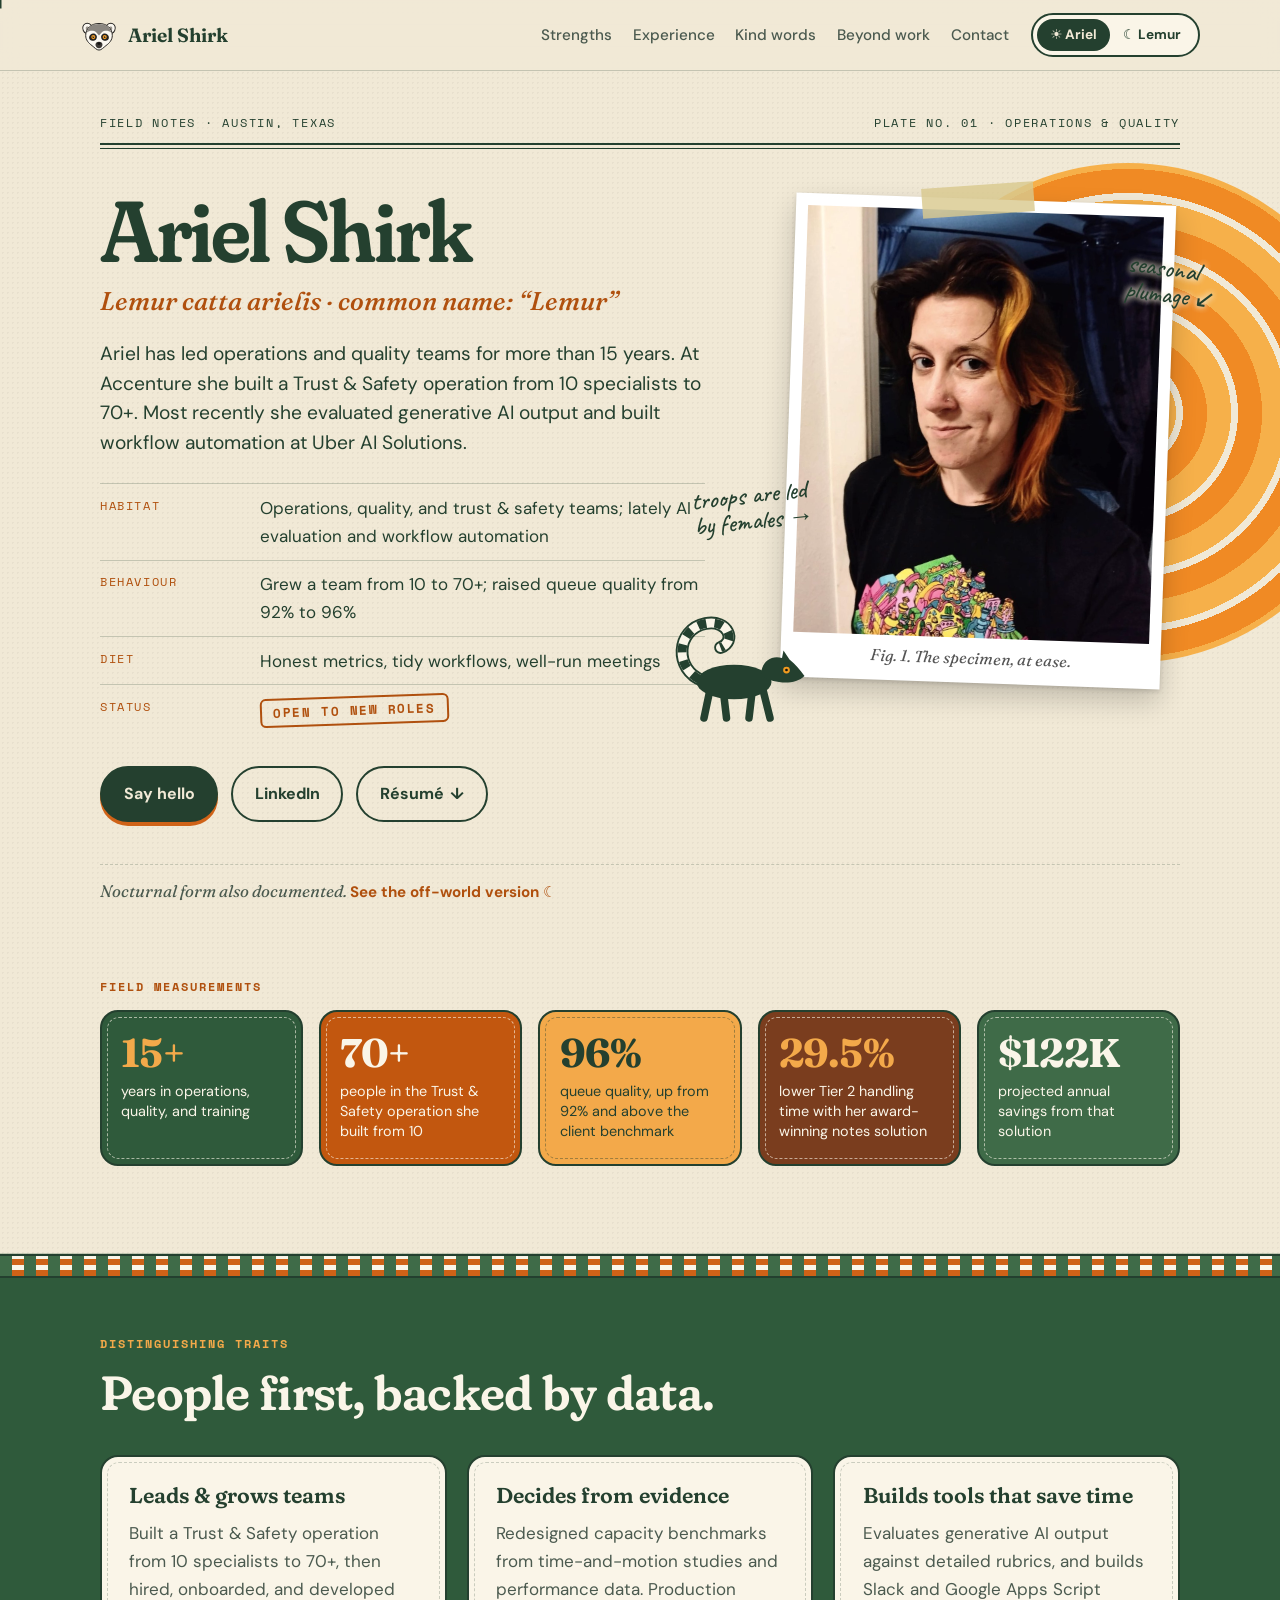
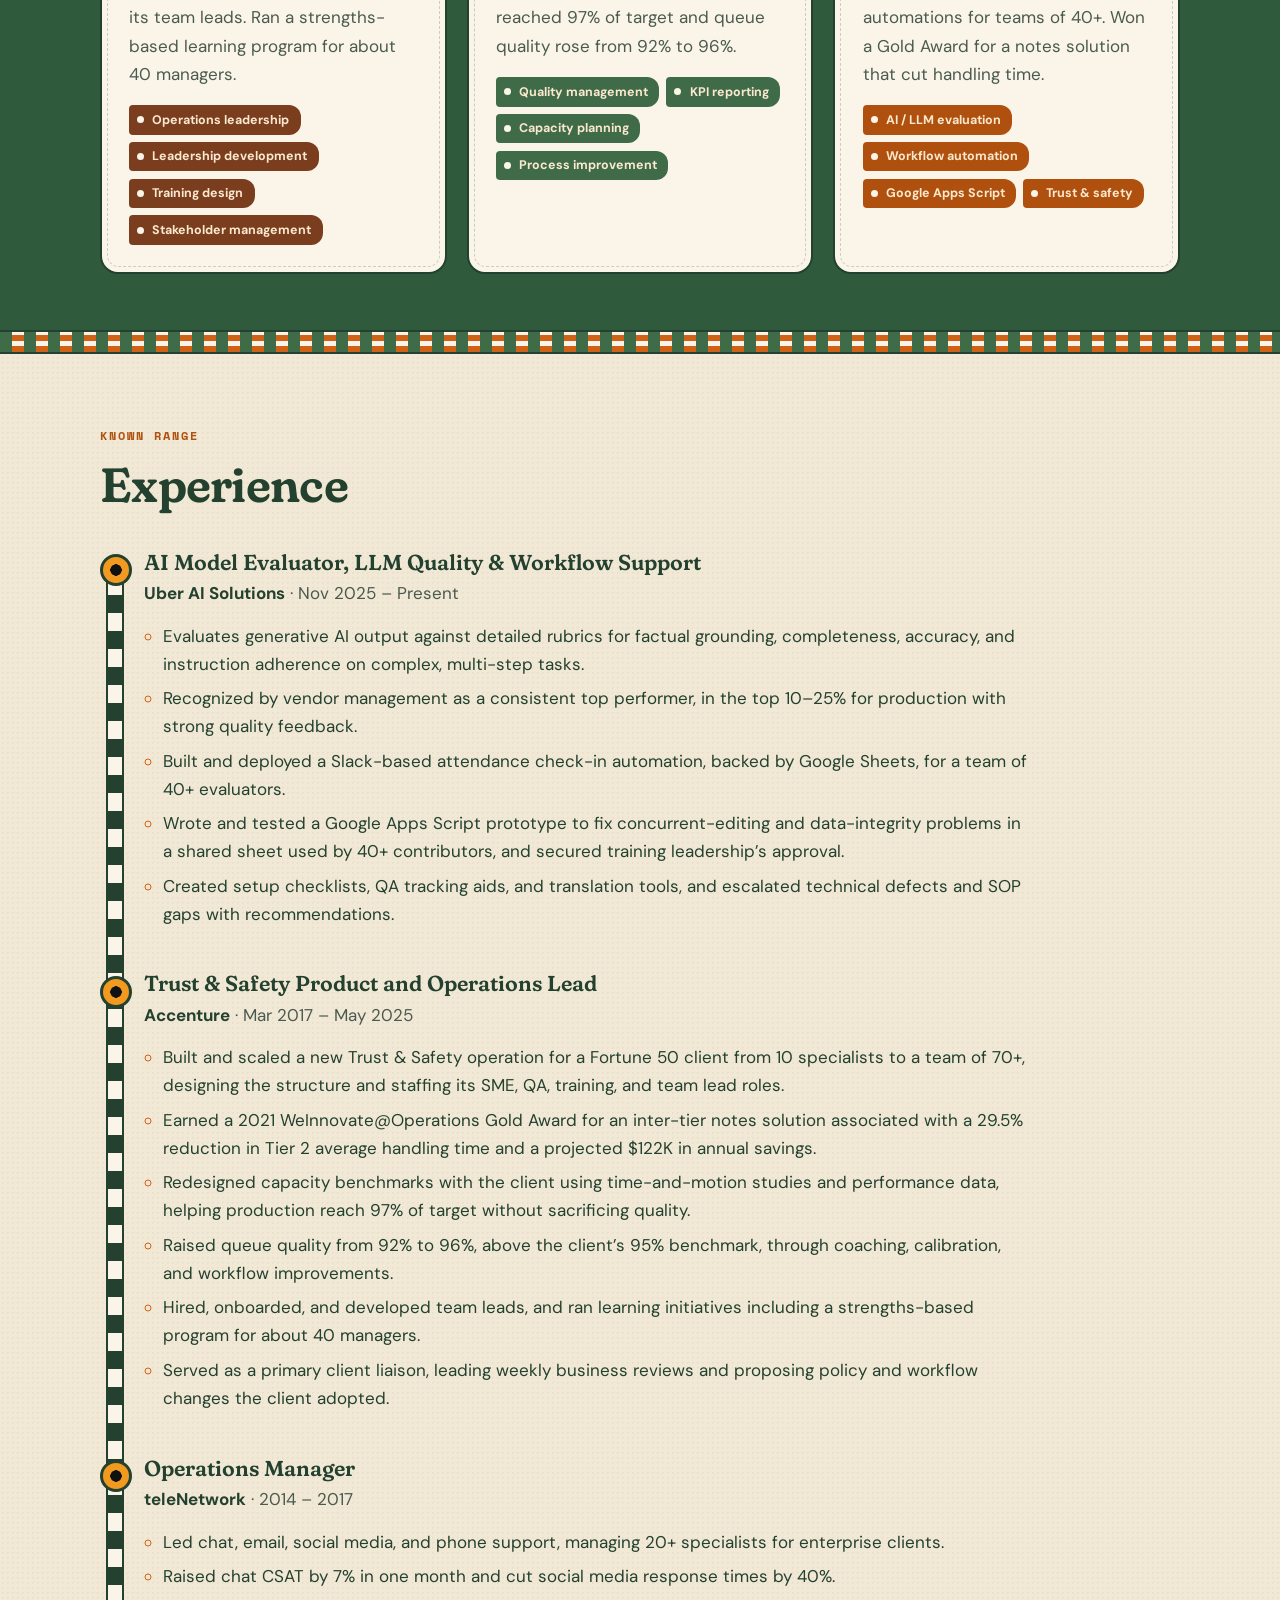
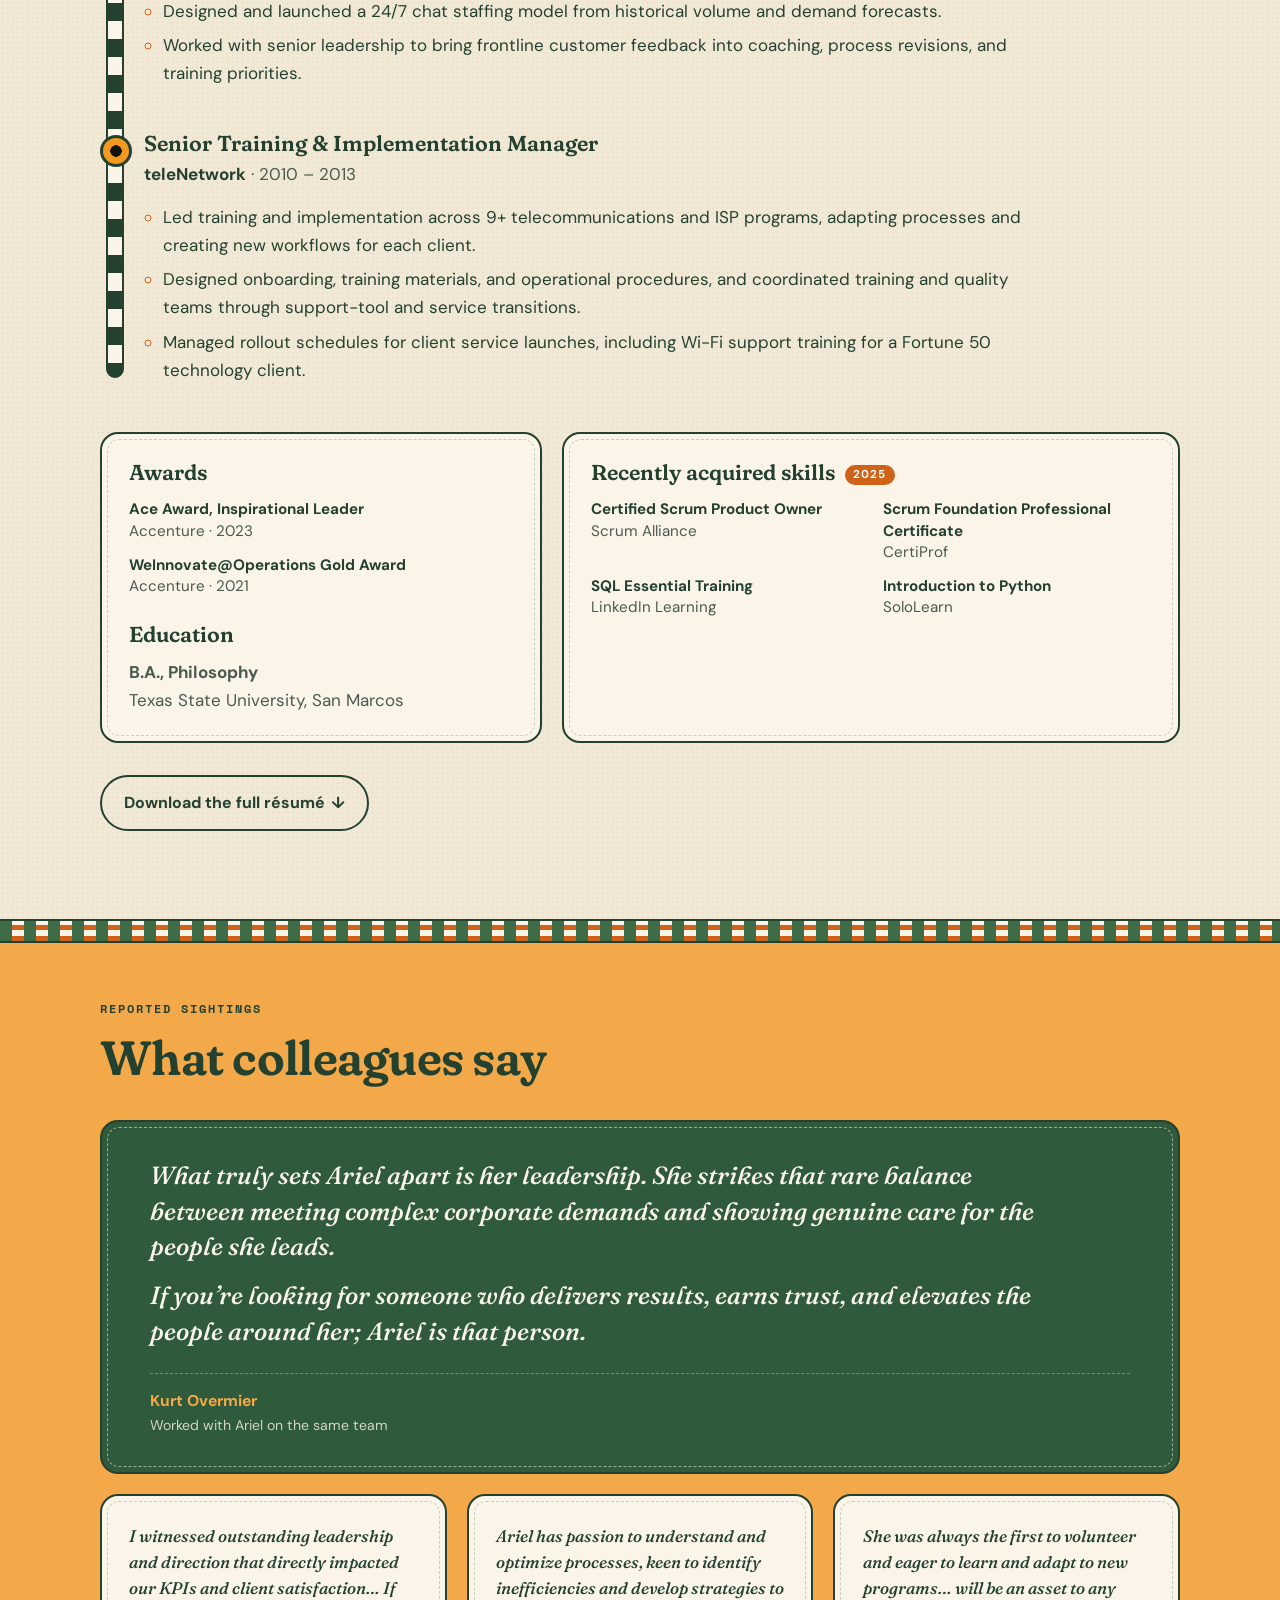
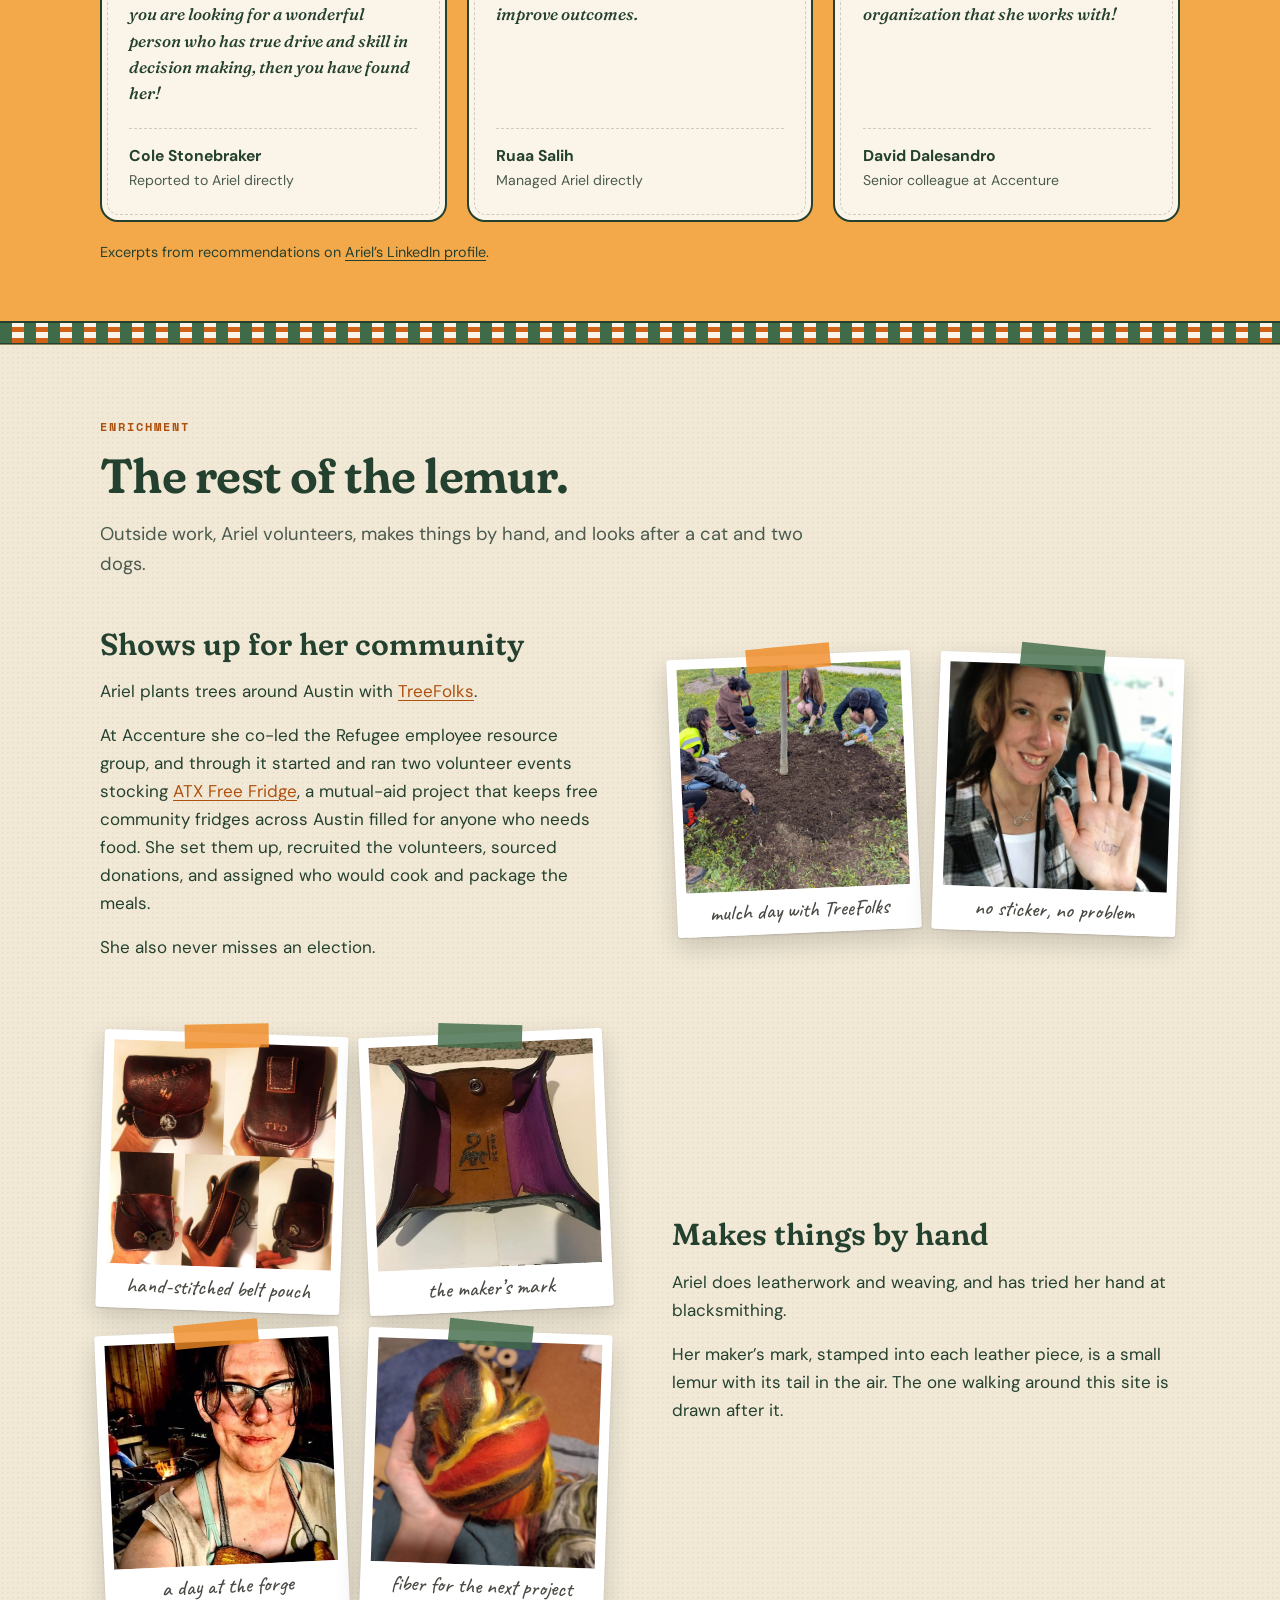
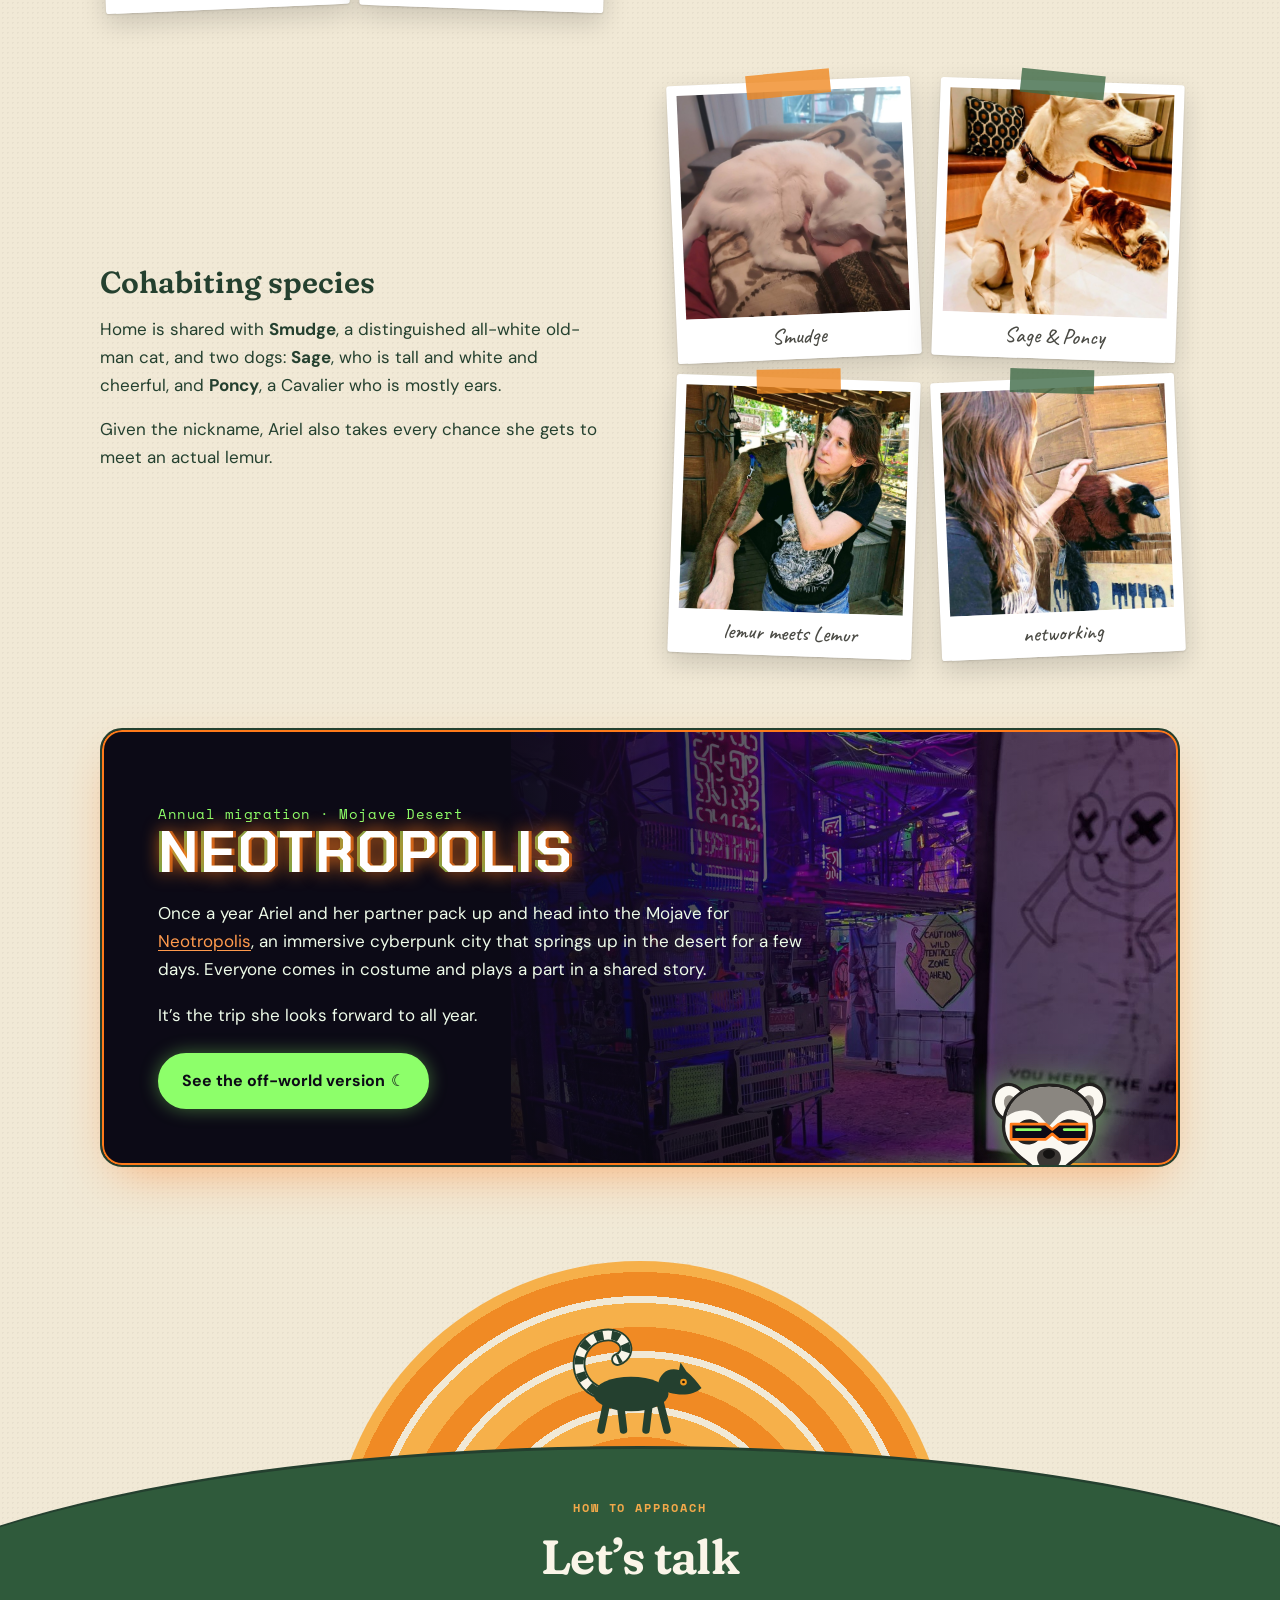
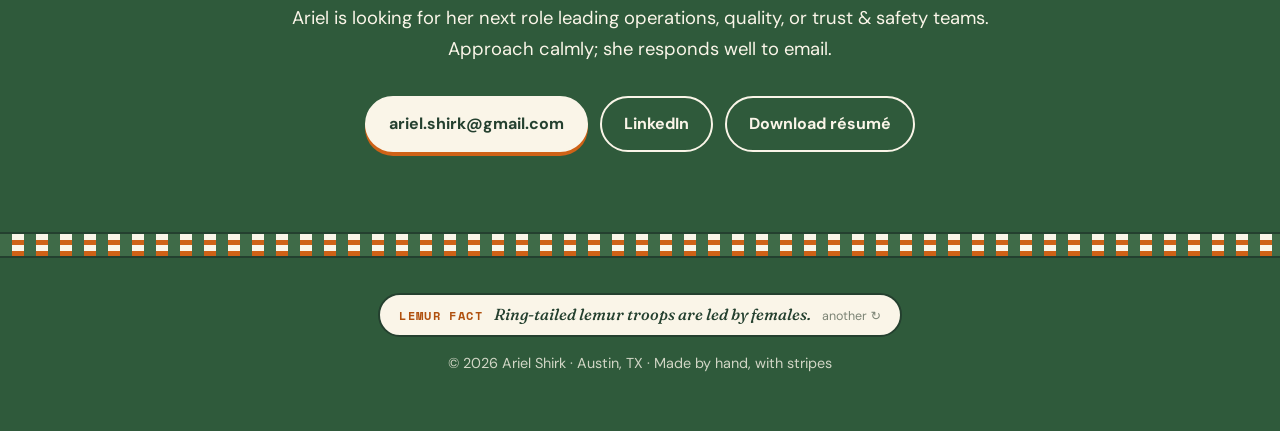
==== index.html @ 5c185d4d "Remove the separate résumé page; the hero button downloads the PDF Co-Authored-By: Claude Fable 5.2 " ====
<!doctype html>
<html lang="en" data-mode="day">
<head>
  <meta charset="utf-8">
  <meta name="viewport" content="width=device-width, initial-scale=1">
  <title>Ariel Shirk · Operations &amp; Quality Leader</title>
  <meta name="description" content="Field notes on Ariel Shirk, an operations and quality leader in Austin, TX with 15+ years in trust &amp; safety, support operations, and AI evaluation. Common name: Lemur.">
  <meta property="og:title" content="Ariel Shirk · Operations &amp; Quality Leader">
  <meta property="og:description" content="15+ years leading operations, quality, and trust &amp; safety teams, now working on AI evaluation and workflow automation. Common name: Lemur.">
  <meta property="og:type" content="website">
  <meta property="og:url" content="https://arielshirk.com/">
  <meta property="og:image" content="https://arielshirk.com/images/og-card.png">
  <meta property="og:image:width" content="1200">
  <meta property="og:image:height" content="630">
  <meta property="og:image:alt" content="Ariel Shirk, operations and quality leader. Common name: Lemur. Open to new roles.">
  <meta name="twitter:card" content="summary_large_image">
  <link rel="icon" href="favicon.svg" type="image/svg+xml">
  <script>
    // Set the mode before first paint so there is no flash
    (function () {
      var m = null;
      try { m = localStorage.getItem('mode'); } catch (e) {}
      if (/[?&#]night\b|mode=night/.test(location.href)) m = 'night';
      if (/[?&#]day\b|mode=day/.test(location.href)) m = 'day';
      if (m === 'night') document.documentElement.dataset.mode = 'night';
    })();
  </script>
  <link rel="preconnect" href="https://fonts.googleapis.com">
  <link rel="preconnect" href="https://fonts.gstatic.com" crossorigin>
  <link href="https://fonts.googleapis.com/css2?family=Caveat:wght@500;700&family=Chakra+Petch:wght@500;600;700&family=DM+Sans:opsz,wght@9..40,400;9..40,500;9..40,700&family=Fraunces:ital,opsz,wght,SOFT,WONK@0,9..144,400..800,50..100,0..1;1,9..144,400..800,50..100,0..1&family=Space+Mono:wght@400;700&display=swap" rel="stylesheet">
  <link rel="stylesheet" href="styles.css">
</head>
<body>

<!-- Reusable lemur parts -->
<svg width="0" height="0" style="position:absolute" aria-hidden="true">
  <defs>
    <symbol id="lemur-face" viewBox="0 0 120 104">
      <g stroke="#23211f" stroke-width="3">
        <ellipse cx="24" cy="30" rx="15" ry="17" fill="#fbf8f1" transform="rotate(-24 24 30)"/>
        <ellipse cx="96" cy="30" rx="15" ry="17" fill="#fbf8f1" transform="rotate(24 96 30)"/>
      </g>
      <ellipse cx="25" cy="32" rx="6" ry="9" fill="#9a958d" transform="rotate(-24 25 32)"/>
      <ellipse cx="95" cy="32" rx="6" ry="9" fill="#9a958d" transform="rotate(24 95 32)"/>
      <path d="M60 14c26 0 42 17 42 38 0 14-9 24-20 32-8 6-14 14-22 14s-14-8-22-14C27 76 18 66 18 52c0-21 16-38 42-38z" fill="#fbf8f1" stroke="#23211f" stroke-width="3" stroke-linejoin="round"/>
      <path d="M21 43c3-17 18-27.500 39-27.500S96 26 99 43c-9-7-22-8-30-1l-9 10-9-10c-8-7-21-6-30 1z" fill="#8a8680"/>
      <path d="M29 56c2-9 11-13 19-9 5 3 7 9 4 15-3 6-10 8-16 6-6-2-8-7-7-12z" fill="#23211f"/>
      <path d="M91 56c-2-9-11-13-19-9-5 3-7 9-4 15 3 6 10 8 16 6 6-2 8-7 7-12z" fill="#23211f"/>
      <circle cx="42" cy="57" r="6.500" fill="#f29a1f"/><circle cx="78" cy="57" r="6.500" fill="#f29a1f"/>
      <circle cx="42" cy="57" r="2.800" fill="#23211f"/><circle cx="78" cy="57" r="2.800" fill="#23211f"/>
      <circle cx="43.500" cy="55.300" r="1.100" fill="#fff"/><circle cx="79.500" cy="55.300" r="1.100" fill="#fff"/>
      <path d="M60 72c7 0 11 4 11 9 0 6-5 11-11 11s-11-5-11-11c0-5 4-9 11-9z" fill="#3a3734"/>
      <path d="M54.500 77.500c0-2.500 2.500-4 5.500-4s5.500 1.500 5.500 4c0 2.300-2.700 4.500-5.500 4.500s-5.500-2.200-5.500-4.500z" fill="#141312"/>
    </symbol>
    <symbol id="lemur-visor" viewBox="0 0 120 104">
      <use href="#lemur-face"/>
      <path d="M25 50h32l6 5 6-5h26v14H69l-6-5-6 5H25z" fill="#0c0a16" stroke="#ff7a1a" stroke-width="2.500" stroke-linejoin="round"/>
      <path d="M30 55h22M74 55h18" stroke="#8dff6a" stroke-width="2.500" stroke-linecap="round"/>
    </symbol>
    <!-- walking lemur, after the maker's mark Ariel stamps into her leatherwork -->
    <symbol id="lemur-walk" viewBox="0 0 200 160">
      <path id="wt" d="M46 98C8 84 10 30 50 22c30-6 42 24 20 32" fill="none"/>
      <use href="#wt" stroke="currentColor" stroke-width="17" stroke-linecap="round"/>
      <use href="#wt" stroke="var(--tail-light, #faf5e8)" stroke-width="12" stroke-linecap="round"/>
      <use href="#wt" stroke="currentColor" stroke-width="12" stroke-dasharray="11 11" stroke-dashoffset="-5"/>
      <g stroke="currentColor" stroke-width="10" stroke-linecap="round"><path d="M56 110l-8 38M74 114l4 34M112 114l-4 34M126 108l10 40"/></g>
      <ellipse cx="88" cy="100" rx="50" ry="23" fill="currentColor"/>
      <path d="M124 88c2-16 14-24 28-20l2-10 8 12c8 6 14 14 20 22-8 8-22 10-34 8s-22-4-24-12z" fill="currentColor"/>
      <circle cx="158" cy="84" r="4.500" fill="#f29a1f"/><circle cx="158" cy="84" r="1.800" fill="#111"/>
    </symbol>
  </defs>
</svg>

<div class="tail-progress" aria-hidden="true"><div class="tail-progress__bar"></div></div>

<header class="nav">
  <a class="nav__brand" href="#top" aria-label="Ariel Shirk, home">
    <svg class="nav__lemur day-only" viewBox="0 0 120 104" aria-hidden="true"><use href="#lemur-face"/></svg>
    <svg class="nav__lemur night-only" viewBox="0 0 120 104" aria-hidden="true"><use href="#lemur-visor"/></svg>
    <span class="day-only">Ariel Shirk</span><span class="night-only">LEMUR</span>
  </a>
  <nav class="nav__links" aria-label="Sections">
    <a href="#strengths">Strengths</a>
    <a href="#experience">Experience</a>
    <a href="#kind-words">Kind words</a>
    <a href="#beyond">Beyond work</a>
    <a href="#contact">Contact</a>
  </nav>
  <button class="switch" type="button" role="switch" aria-checked="false" aria-label="Off-world mode">
    <span class="switch__opt switch__opt--day"><span aria-hidden="true">☀</span> Ariel</span>
    <span class="switch__opt switch__opt--night"><span aria-hidden="true">☾</span> Lemur</span>
  </button>
</header>

<main id="top">

  <!-- HERO · DAY -->
  <section class="hero hero--day day-only">
    <div class="plate-head">
      <span>Field notes · Austin, Texas</span>
      <span>Plate No. 01 · Operations &amp; quality</span>
    </div>
    <div class="hero__grid">
      <div class="hero__text">
        <h1>Ariel Shirk</h1>
        <p class="latin"><i>Lemur catta arielis</i> · common name: “Lemur”</p>
        <p class="lede">Ariel has led operations and quality teams for more than 15 years. At Accenture she built a Trust &amp; Safety operation from 10 specialists to 70+. Most recently she evaluated generative AI output and built workflow automation at Uber AI Solutions.</p>
        <dl class="specimen">
          <div><dt>Habitat</dt><dd>Operations, quality, and trust &amp; safety teams; lately AI evaluation and workflow automation</dd></div>
          <div><dt>Behaviour</dt><dd>Grew a team from 10 to 70+; raised queue quality from 92% to 96%</dd></div>
          <div><dt>Diet</dt><dd>Honest metrics, tidy workflows, well-run meetings</dd></div>
          <div><dt>Status</dt><dd><span class="stamp">Open to new roles</span></dd></div>
        </dl>
        <div class="cta">
          <a class="btn" href="#contact" data-u="ariel.shirk" data-d="gmail.com">Say hello</a>
          <a class="btn btn--ghost" href="https://www.linkedin.com/in/arielshirk/" target="_blank" rel="noopener">LinkedIn</a>
          <a class="btn btn--ghost" href="Ariel-Shirk-Resume.pdf" download>Résumé <span aria-hidden="true">↓</span></a>
        </div>
      </div>

      <div class="hero__plate">
        <div class="tape" aria-hidden="true"></div>
        <figure class="taped">
          <img src="images/ariel-portrait.jpg" alt="Ariel smiling, with dark hair and a bright orange streak, wearing a colorful illustrated t-shirt" width="975" height="1300">
          <figcaption>Fig. 1. The specimen, at ease.</figcaption>
        </figure>
        <p class="scribble scribble--a" aria-hidden="true">seasonal plumage ↙</p>
        <p class="scribble scribble--b" aria-hidden="true">troops are led by females →</p>
        <button class="walker" type="button" aria-label="Boop the lemur" tabindex="-1">
          <svg viewBox="0 0 200 160"><use href="#lemur-walk"/></svg>
        </button>
      </div>
    </div>
    <button class="mode-link" type="button" data-set-mode="night">Nocturnal form also documented. <b>See the off-world version <span aria-hidden="true">☾</span></b></button>
  </section>

  <!-- HERO · NIGHT -->
  <section class="hero hero--night night-only">
    <div class="hero__grid">
      <div class="hero__text">
        <p class="eyebrow">// off-world · handle:</p>
        <h1 class="glitch">Lemur</h1>
        <p class="lede">Outside work, Ariel Shirk does leatherwork, weaves, and plants trees. She lives with one old cat and two dogs, and once a year she goes to Neotropolis, a cyberpunk city in the Mojave.</p>
        <ul class="chips">
          <li>SMUDGE.cat</li><li>SAGE.dog</li><li>PONCY.dog</li><li>leather</li><li>loom</li><li>trees</li>
        </ul>
        <div class="cta">
          <a class="btn" href="#beyond">Look around <span aria-hidden="true">↓</span></a>
          <button class="btn btn--ghost" type="button" data-set-mode="day"><span aria-hidden="true">☀</span> The day job</button>
        </div>
      </div>
      <figure class="neon-frame">
        <img src="images/selfie.jpg" alt="Ariel, wearing white lemur ears and a wire-and-mesh cyberpunk eyepiece, grinning and waving next to her bearded partner" width="1300" height="975">
        <figcaption>&gt; Lemur (right, with ears) at Neotropolis</figcaption>
      </figure>
    </div>
  </section>

  <!-- NUMBERS -->
  <section class="section section--stats" aria-label="Career highlights in numbers">
    <p class="eyebrow"><span class="day-only">Field measurements</span><span class="night-only">// stats.log</span></p>
    <div class="stats">
      <div class="stat"><b>15+</b><span>years in operations, quality, and training</span></div>
      <div class="stat"><b>70+</b><span>people in the Trust &amp; Safety operation she built from 10</span></div>
      <div class="stat"><b>96%</b><span>queue quality, up from 92% and above the client benchmark</span></div>
      <div class="stat"><b>29.5%</b><span>lower Tier 2 handling time with her award-winning notes solution</span></div>
      <div class="stat"><b>$122K</b><span>projected annual savings from that solution</span></div>
    </div>
  </section>

  <!-- STRENGTHS -->
  <section id="strengths" class="section">
    <p class="eyebrow"><span class="day-only">Distinguishing traits</span><span class="night-only">// core_skills</span></p>
    <h2>People first, backed by data.</h2>
    <div class="cards">
      <article class="card">
        <h3>Leads &amp; grows teams</h3>
        <p>Built a Trust &amp; Safety operation from 10 specialists to 70+, then hired, onboarded, and developed its team leads. Ran a strengths-based learning program for about 40 managers.</p>
        <ul class="tags"><li>Operations leadership</li><li>Leadership development</li><li>Training design</li><li>Stakeholder management</li></ul>
      </article>
      <article class="card">
        <h3>Decides from evidence</h3>
        <p>Redesigned capacity benchmarks from time-and-motion studies and performance data. Production reached 97% of target and queue quality rose from 92% to 96%.</p>
        <ul class="tags"><li>Quality management</li><li>KPI reporting</li><li>Capacity planning</li><li>Process improvement</li></ul>
      </article>
      <article class="card">
        <h3>Builds tools that save time</h3>
        <p>Evaluates generative AI output against detailed rubrics, and builds Slack and Google Apps Script automations for teams of 40+. Won a Gold Award for a notes solution that cut handling time.</p>
        <ul class="tags"><li>AI / LLM evaluation</li><li>Workflow automation</li><li>Google Apps Script</li><li>Trust &amp; safety</li></ul>
      </article>
    </div>
  </section>

  <!-- EXPERIENCE -->
  <section id="experience" class="section">
    <p class="eyebrow"><span class="day-only">Known range</span><span class="night-only">// the day job</span></p>
    <h2>Experience</h2>

    <ol class="timeline">
      <li class="job">
        <h3>AI Model Evaluator, LLM Quality &amp; Workflow Support</h3>
        <p class="job__meta"><strong>Uber AI Solutions</strong> · Nov 2025 – Present</p>
        <ul>
          <li>Evaluates generative AI output against detailed rubrics for factual grounding, completeness, accuracy, and instruction adherence on complex, multi-step tasks.</li>
          <li>Recognized by vendor management as a consistent top performer, in the top 10–25% for production with strong quality feedback.</li>
          <li>Built and deployed a Slack-based attendance check-in automation, backed by Google Sheets, for a team of 40+ evaluators.</li>
          <li>Wrote and tested a Google Apps Script prototype to fix concurrent-editing and data-integrity problems in a shared sheet used by 40+ contributors, and secured training leadership’s approval.</li>
          <li>Created setup checklists, QA tracking aids, and translation tools, and escalated technical defects and SOP gaps with recommendations.</li>
        </ul>
      </li>
      <li class="job">
        <h3>Trust &amp; Safety Product and Operations Lead</h3>
        <p class="job__meta"><strong>Accenture</strong> · Mar 2017 – May 2025</p>
        <ul>
          <li>Built and scaled a new Trust &amp; Safety operation for a Fortune 50 client from 10 specialists to a team of 70+, designing the structure and staffing its SME, QA, training, and team lead roles.</li>
          <li>Earned a 2021 WeInnovate@Operations Gold Award for an inter-tier notes solution associated with a 29.5% reduction in Tier 2 average handling time and a projected $122K in annual savings.</li>
          <li>Redesigned capacity benchmarks with the client using time-and-motion studies and performance data, helping production reach 97% of target without sacrificing quality.</li>
          <li>Raised queue quality from 92% to 96%, above the client’s 95% benchmark, through coaching, calibration, and workflow improvements.</li>
          <li>Hired, onboarded, and developed team leads, and ran learning initiatives including a strengths-based program for about 40 managers.</li>
          <li>Served as a primary client liaison, leading weekly business reviews and proposing policy and workflow changes the client adopted.</li>
        </ul>
      </li>
      <li class="job">
        <h3>Operations Manager</h3>
        <p class="job__meta"><strong>teleNetwork</strong> · 2014 – 2017</p>
        <ul>
          <li>Led chat, email, social media, and phone support, managing 20+ specialists for enterprise clients.</li>
          <li>Raised chat CSAT by 7% in one month and cut social media response times by 40%.</li>
          <li>Designed and launched a 24/7 chat staffing model from historical volume and demand forecasts.</li>
          <li>Worked with senior leadership to bring frontline customer feedback into coaching, process revisions, and training priorities.</li>
        </ul>
      </li>
      <li class="job">
        <h3>Senior Training &amp; Implementation Manager</h3>
        <p class="job__meta"><strong>teleNetwork</strong> · 2010 – 2013</p>
        <ul>
          <li>Led training and implementation across 9+ telecommunications and ISP programs, adapting processes and creating new workflows for each client.</li>
          <li>Designed onboarding, training materials, and operational procedures, and coordinated training and quality teams through support-tool and service transitions.</li>
          <li>Managed rollout schedules for client service launches, including Wi-Fi support training for a Fortune 50 technology client.</li>
        </ul>
      </li>
    </ol>

    <div class="learning">
      <div class="card">
        <h3>Awards</h3>
        <ul class="certs certs--one">
          <li><strong>Ace Award, Inspirational Leader</strong> Accenture · 2023</li>
          <li><strong>WeInnovate@Operations Gold Award</strong> Accenture · 2021</li>
        </ul>
        <h3 class="card__sub">Education</h3>
        <p><strong>B.A., Philosophy</strong><br>Texas State University, San Marcos</p>
      </div>
      <div class="card">
        <h3>Recently acquired skills <span class="pill">2025</span></h3>
        <ul class="certs">
          <li><strong>Certified Scrum Product Owner</strong> Scrum Alliance</li>
          <li><strong>Scrum Foundation Professional Certificate</strong> CertiProf</li>
          <li><strong>SQL Essential Training</strong> LinkedIn Learning</li>
          <li><strong>Introduction to Python</strong> SoloLearn</li>
        </ul>
      </div>
    </div>
    <p class="resume-line"><a class="btn btn--ghost" href="Ariel-Shirk-Resume.pdf" download>Download the full résumé <span aria-hidden="true">↓</span></a></p>
  </section>

  <!-- RECOMMENDATIONS -->
  <section id="kind-words" class="section">
    <p class="eyebrow"><span class="day-only">Reported sightings</span><span class="night-only">// peer_reviews</span></p>
    <h2>What colleagues say</h2>
    <div class="quotes">
      <figure class="quote quote--lead">
        <blockquote>
          <p>What truly sets Ariel apart is her leadership. She strikes that rare balance between meeting complex corporate demands and showing genuine care for the people she leads.</p>
          <p>If you’re looking for someone who delivers results, earns trust, and elevates the people around her; Ariel is that person.</p>
        </blockquote>
        <figcaption><b>Kurt Overmier</b> Worked with Ariel on the same team</figcaption>
      </figure>
      <figure class="quote">
        <blockquote><p>I witnessed outstanding leadership and direction that directly impacted our KPIs and client satisfaction… If you are looking for a wonderful person who has true drive and skill in decision making, then you have found her!</p></blockquote>
        <figcaption><b>Cole Stonebraker</b> Reported to Ariel directly</figcaption>
      </figure>
      <figure class="quote">
        <blockquote><p>Ariel has passion to understand and optimize processes, keen to identify inefficiencies and develop strategies to improve outcomes.</p></blockquote>
        <figcaption><b>Ruaa Salih</b> Managed Ariel directly</figcaption>
      </figure>
      <figure class="quote">
        <blockquote><p>She was always the first to volunteer and eager to learn and adapt to new programs… will be an asset to any organization that she works with!</p></blockquote>
        <figcaption><b>David Dalesandro</b> Senior colleague at Accenture</figcaption>
      </figure>
    </div>
    <p class="quotes__source">Excerpts from recommendations on <a href="https://www.linkedin.com/in/arielshirk/" target="_blank" rel="noopener">Ariel’s LinkedIn profile</a>.</p>
  </section>

  <!-- BEYOND WORK -->
  <section id="beyond" class="section">
    <p class="eyebrow"><span class="day-only">Enrichment</span><span class="night-only">// off the clock</span></p>
    <h2><span class="day-only">The rest of the lemur.</span><span class="night-only">What Lemur gets up to</span></h2>
    <p class="section__intro">Outside work, Ariel volunteers, makes things by hand, and looks after a cat and two dogs.</p>

    <div class="beyond">
      <article class="beyond__block">
        <div class="beyond__text">
          <h3>Shows up for her community</h3>
          <p>Ariel plants trees around Austin with <a href="https://www.treefolks.org/" target="_blank" rel="noopener">TreeFolks</a>.</p>
          <p>At Accenture she co-led the Refugee employee resource group, and through it started and ran two volunteer events stocking <a href="https://www.atxfreefridge.com/" target="_blank" rel="noopener">ATX Free Fridge</a>, a mutual-aid project that keeps free community fridges across Austin filled for anyone who needs food. She set them up, recruited the volunteers, sourced donations, and assigned who would cook and package the meals.</p>
          <p>She also never misses an election.</p>
        </div>
        <div class="snaps">
          <figure class="snap tilt-l"><img loading="lazy" src="images/trees.jpg" alt="Volunteers kneeling around a newly planted tree, spreading mulch by hand" width="979" height="1300"><figcaption>mulch day with TreeFolks</figcaption></figure>
          <figure class="snap tilt-r"><img loading="lazy" src="images/voted.jpg" alt="Ariel smiling in a car, holding up her palm with “I voted” written on it in pen" width="975" height="1300"><figcaption>no sticker, no problem</figcaption></figure>
        </div>
      </article>

      <article class="beyond__block beyond__block--flip">
        <div class="beyond__text">
          <h3>Makes things by hand</h3>
          <p>Ariel does leatherwork and weaving, and has tried her hand at blacksmithing.</p>
          <p>Her maker’s mark, stamped into each leather piece, is a small lemur with its tail in the air. The one walking around this site is drawn after it.</p>
        </div>
        <div class="snaps snaps--grid">
          <figure class="snap tilt-r"><img loading="lazy" src="images/pouch.jpg" alt="Five views of a hand-stitched dark red leather belt pouch with white stitching and a silver clasp" width="960" height="960"><figcaption>hand-stitched belt pouch</figcaption></figure>
          <figure class="snap tilt-l"><img loading="lazy" class="zoom-mark" src="images/tray.jpg" alt="A snap-cornered leather tray with a purple lining, stamped in the center with a small lemur and the word Lemur" width="960" height="836"><figcaption>the maker’s mark</figcaption></figure>
          <figure class="snap tilt-l"><img loading="lazy" src="images/forge.jpg" alt="Ariel in safety glasses and a leather apron, standing in front of a lit forge" width="720" height="959"><figcaption>a day at the forge</figcaption></figure>
          <figure class="snap tilt-r"><img loading="lazy" src="images/wool.jpg" alt="A hand holding a ball of wool roving in red, orange, yellow, and black" width="975" height="1300"><figcaption>fiber for the next project</figcaption></figure>
        </div>
      </article>

      <article class="beyond__block">
        <div class="beyond__text">
          <h3><span class="day-only">Cohabiting species</span><span class="night-only">The crew</span></h3>
          <p>Home is shared with <b>Smudge</b>, a distinguished all-white old-man cat, and two dogs: <b>Sage</b>, who is tall and white and cheerful, and <b>Poncy</b>, a Cavalier who is mostly ears.</p>
          <p>Given the nickname, Ariel also takes every chance she gets to meet an actual lemur.</p>
        </div>
        <div class="snaps snaps--grid">
          <figure class="snap tilt-l"><img loading="lazy" src="images/cat.jpg" alt="A white cat curled up asleep on a lap, chin resting in a hand" width="1300" height="975"><figcaption>Smudge</figcaption></figure>
          <figure class="snap tilt-r"><img loading="lazy" src="images/dogs.jpg" alt="A white dog sitting upright and smiling, with a brown and white Cavalier spaniel lying behind" width="975" height="1300"><figcaption>Sage &amp; Poncy</figcaption></figure>
          <figure class="snap tilt-r"><img loading="lazy" src="images/lemur-shoulder.jpg" alt="Ariel with a brown lemur climbing across her shoulders" width="1137" height="1300"><figcaption>lemur meets Lemur</figcaption></figure>
          <figure class="snap tilt-l"><img loading="lazy" src="images/red-ruffed-lemur.jpg" alt="Ariel reaching out to pet a red ruffed lemur" width="1300" height="979"><figcaption>networking</figcaption></figure>
        </div>
      </article>
    </div>

    <article class="neo">
      <div class="neo__body">
        <p class="neo__eyebrow"><span class="day-only">Annual migration · Mojave Desert</span><span class="night-only">// once a year · Mojave Desert</span></p>
        <h3>Neotropolis</h3>
        <p>Once a year Ariel and her partner pack up and head into the Mojave for <a href="https://www.neotropolis.com/" target="_blank" rel="noopener">Neotropolis</a>, an immersive cyberpunk city that springs up in the desert for a few days. Everyone comes in costume and plays a part in a shared story.</p>
        <p>It’s the trip she looks forward to all year.</p>
        <button class="btn day-only" type="button" data-set-mode="night">See the off-world version <span aria-hidden="true">☾</span></button>
      </div>
      <svg class="neo__lemur" viewBox="0 0 120 104" aria-hidden="true"><use href="#lemur-visor"/></svg>
    </article>
  </section>

  <!-- CONTACT -->
  <div class="contact-wrap">
  <section id="contact" class="section contact">
    <svg class="contact__lemur" viewBox="0 0 200 160" aria-hidden="true"><use href="#lemur-walk"/></svg>
    <p class="eyebrow"><span class="day-only">How to approach</span><span class="night-only">// open channel</span></p>
    <h2>Let’s talk</h2>
    <p>Ariel is looking for her next role leading operations, quality, or trust &amp; safety teams. Approach calmly; she responds well to email.</p>
    <div class="cta contact__cta">
      <a class="btn" href="https://www.linkedin.com/in/arielshirk/" data-u="ariel.shirk" data-d="gmail.com"><span class="js-mail-text">ariel.shirk [at] gmail.com</span></a>
      <a class="btn btn--ghost" href="https://www.linkedin.com/in/arielshirk/" target="_blank" rel="noopener">LinkedIn</a>
      <a class="btn btn--ghost" href="Ariel-Shirk-Resume.pdf" download>Download résumé</a>
    </div>
  </section>
  </div>
</main>

<footer class="footer">
  <button class="fact" type="button" aria-live="polite" title="Another lemur fact">
    <span class="fact__label">Lemur fact</span>
    <span class="fact__text">Ring-tailed lemur troops are led by females.</span>
    <span class="fact__more" aria-hidden="true">another ↻</span>
  </button>
  <p>© <span id="year">2026</span> Ariel Shirk · Austin, TX · Made by hand, with stripes</p>
</footer>

<script src="script.js"></script>
</body>
</html>
---- styles.css ----
/* ============================================================
   Two modes, one page.
   day   = field guide, handmade, solarpunk (Ariel)
   night = cyberpunk (Lemur)
   ============================================================ */
:root {
  --bg: #f1e9d6;
  --paper: #faf5e8;
  --ink: #24402f;
  --soft: #4b5a4f;
  --muted: #7c8475;
  --accent: #cf6217;
  --accent-ink: #b0500e;
  --leaf: #3f6b48;
  --line: #24402f38;
  --leather: #7a3d1e;
  --stripe-a: #24402f;
  --stripe-b: #faf5e8;
  --tail-light: #faf5e8;
  --display: "Fraunces", "Iowan Old Style", Georgia, serif;
  --body: "DM Sans", system-ui, -apple-system, "Segoe UI", sans-serif;
  --mono: "Space Mono", ui-monospace, Menlo, monospace;
  --hand: "Caveat", "Segoe Print", cursive;
  --radius: 18px;
  --wrap: 1120px;
  color-scheme: light;
}
[data-mode="night"] {
  --bg: #0c0a16;
  --paper: #151228;
  --ink: #eefbe9;
  --soft: #b9c8b6;
  --muted: #8b93a3;
  --accent: #ff7a1a;
  --accent-ink: #ff9a4d;
  --leaf: #8dff6a;
  --line: #8dff6a40;
  --stripe-a: #8dff6a;
  --stripe-b: #0c0a16;
  --tail-light: #0c0a16;
  --display: "Chakra Petch", "DM Sans", sans-serif;
  --radius: 4px;
  color-scheme: dark;
}
[data-mode="day"] .night-only,
[data-mode="night"] .day-only { display: none !important; }

* { box-sizing: border-box; }
html { scroll-behavior: smooth; scroll-padding-top: 84px; }
body {
  margin: 0; background: var(--bg); color: var(--ink);
  font: 400 1.0625rem/1.65 var(--body);
  -webkit-font-smoothing: antialiased; overflow-x: hidden;
  transition: background .35s, color .35s;
}
[data-mode="day"] body { background-image: radial-gradient(#0000000a 1px, transparent 1px); background-size: 5px 5px; }
[data-mode="night"] body {
  background-image:
    radial-gradient(60rem 30rem at 85% -5%, #ff7a1a22, transparent 60%),
    radial-gradient(50rem 30rem at 0% 30%, #8dff6a14, transparent 60%);
  background-attachment: fixed;
}
img { max-width: 100%; height: auto; display: block; }
a { color: var(--accent-ink); text-underline-offset: 3px; }
a:hover { color: var(--ink); }
button { font: inherit; color: inherit; }
:focus-visible { outline: 3px solid var(--accent); outline-offset: 3px; border-radius: 6px; }

h1, h2, h3 { font-family: var(--display); line-height: 1.1; margin: 0; font-variation-settings: "SOFT" 100, "WONK" 1; }
h2 { font-size: clamp(2rem, 4.4vw, 3rem); font-weight: 620; letter-spacing: -0.015em; }
h3 { font-size: 1.35rem; font-weight: 600; }
[data-mode="night"] h2 { text-transform: uppercase; letter-spacing: .02em; font-weight: 700; }
[data-mode="night"] h3 { font-weight: 600; letter-spacing: .01em; }

.eyebrow {
  font: 700 .78rem var(--mono); letter-spacing: .16em; text-transform: uppercase;
  color: var(--accent-ink); margin: 0 0 .9rem;
}
[data-mode="night"] .eyebrow { color: var(--leaf); letter-spacing: .08em; text-transform: none; }

/* ---------- tail scroll progress ---------- */
.tail-progress { position: fixed; inset: 0 0 auto 0; height: 7px; z-index: 30; pointer-events: none; }
.tail-progress__bar {
  height: 100%; width: 0;
  background: repeating-linear-gradient(90deg, var(--stripe-a) 0 18px, var(--stripe-b) 18px 36px);
  border-radius: 0 7px 7px 0; box-shadow: 0 0 0 1.500px var(--stripe-a);
}
[data-mode="night"] .tail-progress__bar { box-shadow: 0 0 12px var(--leaf); }

/* ---------- nav ---------- */
.nav {
  position: sticky; top: 0; z-index: 20;
  display: flex; align-items: center; gap: 1.4rem;
  padding: .8rem max(1.25rem, calc((100vw - var(--wrap)) / 2));
  background: color-mix(in srgb, var(--bg) 88%, transparent);
  backdrop-filter: blur(10px);
  border-bottom: 1px solid var(--line);
}
.nav__brand {
  display: flex; align-items: center; gap: .6rem; margin-right: auto;
  font: 650 1.2rem var(--display); color: var(--ink); text-decoration: none;
}
[data-mode="night"] .nav__brand { letter-spacing: .12em; font-weight: 700; }
.nav__lemur { width: 38px; height: 33px; transition: transform .3s; }
.nav__brand:hover .nav__lemur { transform: rotate(-10deg) scale(1.08); }
.nav__links { display: flex; gap: 1.3rem; }
.nav__links a { color: var(--soft); text-decoration: none; font-weight: 500; font-size: .95rem; }
.nav__links a:hover { color: var(--ink); }

.switch {
  display: inline-flex; padding: 4px; border-radius: 999px; cursor: pointer;
  background: var(--paper); border: 2px solid var(--ink); font-weight: 700; font-size: .85rem;
}
.switch__opt { padding: .32rem .8rem; border-radius: 999px; white-space: nowrap; transition: background .25s, color .25s; }
[data-mode="day"] .switch__opt--day,
[data-mode="night"] .switch__opt--night { background: var(--ink); color: var(--bg); }
[data-mode="night"] .switch { border-color: var(--leaf); box-shadow: 0 0 14px #8dff6a55; }
[data-mode="night"] .switch__opt--night { background: var(--leaf); }

/* ---------- buttons ---------- */
.btn {
  display: inline-flex; align-items: center; gap: .4rem; cursor: pointer;
  padding: .8rem 1.35rem; border-radius: 999px;
  background: var(--ink); color: var(--bg); border: 2px solid var(--ink);
  font-weight: 700; font-size: 1rem; text-decoration: none;
  transition: transform .15s, box-shadow .15s, background .15s;
  box-shadow: 0 4px 0 var(--accent);
}
.btn:hover { transform: translateY(-2px); box-shadow: 0 6px 0 var(--accent); color: var(--bg); }
.btn--ghost { background: transparent; color: var(--ink); box-shadow: none; }
.btn--ghost:hover { background: var(--paper); color: var(--ink); box-shadow: 0 4px 0 var(--ink); }
[data-mode="night"] .btn {
  border-radius: 4px; background: var(--leaf); border-color: var(--leaf); color: #0c0a16;
  box-shadow: 0 0 18px #8dff6a66; font-family: var(--display); letter-spacing: .04em; text-transform: uppercase; font-size: .92rem;
}
[data-mode="night"] .btn:hover { box-shadow: 0 0 26px #8dff6aaa; color: #0c0a16; }
[data-mode="night"] .btn--ghost { background: transparent; color: var(--accent-ink); border-color: var(--accent); box-shadow: 0 0 14px #ff7a1a44; }
[data-mode="night"] .btn--ghost:hover { background: #ff7a1a22; color: #fff; box-shadow: 0 0 22px #ff7a1a88; }
.cta { display: flex; flex-wrap: wrap; gap: .8rem; margin-top: 2rem; }

/* ---------- layout ---------- */
main { display: flex; flex-direction: column; }
/* off-world, the personal side comes first */
[data-mode="night"] #beyond { order: -1; }
[data-mode="night"] .hero--night { order: -2; }

.section { width: 100%; max-width: var(--wrap); margin: 0 auto; padding: 4.500rem 1.25rem 1rem; }
.section__intro { font-size: 1.15rem; max-width: 40em; color: var(--soft); margin: 1rem 0 0; }

/* ---------- hero · day ---------- */
.hero { width: 100%; max-width: var(--wrap); margin: 0 auto; padding: 2.600rem 1.25rem 1rem; }
.plate-head {
  display: flex; justify-content: space-between; gap: 1rem; flex-wrap: wrap;
  font: 400 .78rem var(--mono); letter-spacing: .14em; text-transform: uppercase;
  padding-bottom: .7rem; border-bottom: 2px solid var(--ink); position: relative;
}
.plate-head::after { content: ""; position: absolute; inset: auto 0 -6px 0; border-bottom: 1px solid var(--ink); }
.hero__grid { display: grid; grid-template-columns: 1.2fr .8fr; gap: clamp(2rem, 6vw, 4.500rem); align-items: start; margin-top: 2.800rem; }
.hero--day h1 { font-size: clamp(3rem, 7.5vw, 5.400rem); font-weight: 620; letter-spacing: -0.025em; line-height: .95; }
.latin { font: 500 clamp(1.15rem, 2.2vw, 1.600rem)/1.3 var(--display); color: var(--accent-ink); margin: .8rem 0 0; font-style: italic; }
.latin i { font-style: italic; }
.lede { font-size: 1.2rem; line-height: 1.55; margin: 1.3rem 0 0; max-width: 32em; }

.specimen { margin: 1.600rem 0 0; }
.specimen > div { display: grid; grid-template-columns: 9.500rem 1fr; gap: .5rem; padding: .6rem 0; border-top: 1px solid var(--line); }
.specimen dt { font: 400 .78rem/1.9 var(--mono); letter-spacing: .13em; text-transform: uppercase; color: var(--accent-ink); }
.specimen dd { margin: 0; }
.stamp {
  display: inline-block; border: 2px solid var(--accent-ink); color: var(--accent-ink); border-radius: 6px;
  padding: .05rem .7rem; font: 700 .8rem/1.8 var(--mono); letter-spacing: .12em; text-transform: uppercase;
  transform: rotate(-2deg);
}

.hero__plate { position: relative; max-width: 380px; width: 100%; justify-self: center; margin-top: .6rem; }
.taped { margin: 0; background: #fff; padding: 12px 12px 4px; box-shadow: 0 2px 4px #0002, 0 12px 28px #0003; transform: rotate(2deg); }
.taped img { width: 100%; aspect-ratio: 5 / 6; object-fit: cover; object-position: 50% 15%; filter: saturate(.92) sepia(.1); }
.taped figcaption { font: italic 1rem var(--display); text-align: center; padding: .6rem 0 .7rem; color: #555; }
.tape { position: absolute; width: 112px; height: 30px; background: #d9c98fd0; top: -14px; left: 50%; margin-left: -56px; transform: rotate(-4deg); z-index: 2; }
.scribble { position: absolute; margin: 0; font: 500 1.600rem/1 var(--hand); color: var(--accent-ink); }
.scribble--a { right: -62px; top: 58px; width: 104px; transform: rotate(8deg); }
.scribble--b { left: -128px; bottom: 150px; width: 124px; transform: rotate(-6deg); color: var(--ink); }
.walker {
  position: absolute; left: -150px; bottom: -44px; width: 170px; padding: 0; background: none; border: 0; cursor: pointer;
  color: var(--ink); animation: stroll 9s ease-in-out infinite;
}
.walker svg { display: block; width: 100%; }
/* the hop runs on the drawing inside, so the stroll on the button carries on undisturbed */
.walker.boop svg { animation: hop .55s ease; }
@keyframes stroll { 0%, 100% { transform: translateX(0) rotate(-3deg); } 50% { transform: translateX(26px) rotate(-1deg); } }
@keyframes hop { 40% { transform: translateY(-26px) rotate(-10deg); } 75% { transform: translateY(0) rotate(2deg); } }

.mode-link {
  margin-top: 2.600rem; background: none; border: 0; border-top: 1px dashed var(--line); width: 100%;
  padding: 1rem 0 0; text-align: left; cursor: pointer; font: italic 1.05rem var(--display); color: var(--soft);
}
.mode-link b { color: var(--accent-ink); font-style: normal; font-family: var(--body); font-size: .95rem; white-space: nowrap; }
.mode-link:hover b { text-decoration: underline; }

/* ---------- hero · night ---------- */
.hero--night { padding-top: 4rem; }
.hero--night .hero__grid { align-items: center; margin-top: 0; grid-template-columns: 1fr 1fr; }
.glitch {
  font: 700 clamp(4.200rem, 13vw, 8.500rem)/.9 var(--display); text-transform: uppercase; letter-spacing: .02em; color: #fff;
  text-shadow: 0 0 24px #ff7a1a, 4px 0 0 #ff7a1acc, -4px 0 0 #8dff6acc;
  animation: flicker 6s infinite;
}
@keyframes flicker { 0%, 91%, 94%, 100% { opacity: 1; } 92.500% { opacity: .55; } 95% { opacity: .8; } }
.chips { list-style: none; padding: 0; margin: 1.500rem 0 0; display: flex; flex-wrap: wrap; gap: .6rem; }
.chips li { border: 1.500px solid var(--leaf); color: var(--leaf); padding: .2rem .7rem; font: .82rem var(--mono); box-shadow: 0 0 12px #8dff6a44; }
.chips li:nth-child(even) { border-color: var(--accent); color: var(--accent-ink); box-shadow: 0 0 12px #ff7a1a44; }
.neon-frame {
  margin: 0; padding: 8px; background: #0c0a16; border: 2px solid var(--accent);
  box-shadow: 0 0 0 2px #0c0a16, 0 0 0 4px var(--leaf), 0 0 44px #ff7a1a66; transform: rotate(1.500deg);
}
.neon-frame img { width: 100%; aspect-ratio: 4 / 3; object-fit: cover; }
.neon-frame figcaption { font: .82rem var(--mono); color: var(--leaf); padding: .6rem .2rem .2rem; }

/* ---------- stats ---------- */
.section--stats { padding-top: 3.500rem; }
.stats { display: grid; grid-template-columns: repeat(5, 1fr); gap: 1rem; }
.stat, .card, .quote {
  background: var(--paper); border: 2px solid var(--ink); border-radius: var(--radius); position: relative;
}
/* stitched edge */
[data-mode="day"] .stat::before, [data-mode="day"] .card::before, [data-mode="day"] .quote::before {
  content: ""; position: absolute; inset: 5px; border: 1.500px dashed var(--line); border-radius: calc(var(--radius) - 6px); pointer-events: none;
}
[data-mode="night"] .stat, [data-mode="night"] .card, [data-mode="night"] .quote {
  border: 1px solid var(--line); box-shadow: inset 0 0 0 1px #0000, 0 0 24px #8dff6a14;
  background: linear-gradient(160deg, #1a1633, #110e22);
}
.stat { padding: 1.3rem 1.2rem 1.4rem; }
.stat b { display: block; font: 700 2.500rem/1 var(--display); letter-spacing: -0.02em; color: var(--accent-ink); }
[data-mode="night"] .stat b { color: var(--leaf); text-shadow: 0 0 16px #8dff6a88; letter-spacing: 0; }
.stat span { display: block; margin-top: .5rem; font-size: .9rem; line-height: 1.4; color: var(--soft); }

/* ---------- cards ---------- */
.cards { display: grid; grid-template-columns: repeat(3, 1fr); gap: 1.25rem; margin-top: 2.2rem; }
.card { padding: 1.700rem; }
.card p { margin: .7rem 0 1.1rem; color: var(--soft); }
.card p:last-child { margin-bottom: 0; }

/* skill tags: little leather tags by day, terminal chips by night */
.tags { list-style: none; padding: 0; margin: 0; display: flex; flex-wrap: wrap; gap: .45rem; }
.tags li {
  font-size: .78rem; font-weight: 700; padding: .28rem .7rem .28rem 1.45rem; position: relative;
  background: var(--leather); color: #fbe9cf; border-radius: 4px 12px 12px 4px;
}
.tags li::before { content: ""; position: absolute; left: .5rem; top: 50%; width: 7px; height: 7px; margin-top: -3.500px; border-radius: 50%; background: var(--paper); }
.card:nth-child(2) .tags li { background: var(--leaf); }
.card:nth-child(3) .tags li { background: var(--accent-ink); }
[data-mode="night"] .tags li {
  background: none !important; border: 1px solid var(--line); color: var(--leaf); border-radius: 0;
  font: .74rem var(--mono); padding: .2rem .55rem;
}
[data-mode="night"] .tags li::before { display: none; }

/* ---------- timeline: the rail is a tail ---------- */
.timeline { list-style: none; margin: 2.4rem 0 0; padding: 0 0 0 44px; position: relative; }
.timeline::before {
  content: ""; position: absolute; left: 6px; top: 6px; bottom: 6px; width: 14px;
  background: repeating-linear-gradient(180deg, var(--stripe-a) 0 18px, var(--stripe-b) 18px 36px);
  border: 2px solid var(--stripe-a); border-radius: 999px;
}
[data-mode="night"] .timeline::before { box-shadow: 0 0 14px #8dff6a66; }
.job { position: relative; padding-bottom: 2.4rem; }
.job:last-child { padding-bottom: 0; }
.job::before {
  content: ""; position: absolute; left: -44px; top: .2rem; width: 26px; height: 26px;
  border-radius: 50%; border: 3px solid var(--stripe-a); background: radial-gradient(#111 0 30%, #f29a1f 32%);
}
.job__meta { margin: .3rem 0 0; color: var(--soft); }
.job__meta strong { color: var(--ink); }
.job ul { margin: .9rem 0 0; padding-left: 1.2rem; max-width: 52em; }
.job li { margin-bottom: .4rem; }
.job li::marker { color: var(--accent); }

.learning { display: grid; grid-template-columns: 1fr 1.4fr; gap: 1.25rem; margin-top: 3rem; }
.aside { font: italic 1rem var(--display); }
[data-mode="night"] .aside { font: .85rem var(--mono); }
.pill {
  font: 700 .72rem var(--body); letter-spacing: .08em; vertical-align: middle;
  background: var(--accent); color: #fff; padding: .15rem .55rem; border-radius: 999px; margin-left: .3rem;
}
[data-mode="night"] .pill { color: #0c0a16; border-radius: 2px; }
.certs { list-style: none; padding: 0; margin: .9rem 0 0; display: grid; grid-template-columns: 1fr 1fr; gap: .8rem 1.5rem; }
.certs li { color: var(--soft); font-size: .95rem; line-height: 1.4; }
.certs strong { display: block; color: var(--ink); }
.resume-line { margin: 2rem 0 0; }

/* ---------- quotes ---------- */
.quotes { display: grid; grid-template-columns: repeat(3, 1fr); gap: 1.25rem; margin-top: 2.2rem; }
.quote { margin: 0; padding: 1.700rem; display: flex; flex-direction: column; }
.quote--lead { grid-column: 1 / -1; padding: 2.2rem clamp(1.700rem, 4vw, 3rem); }
.quote blockquote { margin: 0; flex: 1; }
.quote p { margin: 0 0 .8rem; font: 500 1.05rem/1.55 var(--display); }
.quote--lead p { font-size: clamp(1.2rem, 2.2vw, 1.550rem); line-height: 1.45; max-width: 36em; }
[data-mode="day"] .quote p { font-style: italic; }
[data-mode="night"] .quote p { font-family: var(--body); font-weight: 400; }
.quote figcaption { margin-top: .6rem; font-size: .88rem; color: var(--soft); padding-top: .9rem; border-top: 1px dashed var(--line); }
.quote figcaption b { display: block; color: var(--ink); font-size: .98rem; }
.quotes__source { font-size: .9rem; color: var(--muted); margin: 1.2rem 0 0; }

/* ---------- beyond ---------- */
.beyond { margin-top: 3rem; display: grid; gap: 4.500rem; }
.beyond__block { display: grid; grid-template-columns: 1fr 1fr; gap: clamp(1.500rem, 5vw, 4rem); align-items: center; }
.beyond__block--flip .beyond__text { order: 2; }
.beyond__text h3 { font-size: 1.9rem; }
.beyond__text p { margin: 1rem 0 0; max-width: 32em; }

.snaps { display: flex; justify-content: center; gap: 1.2rem; }
.snaps--grid { display: grid; grid-template-columns: 1fr 1fr; align-items: center; }
.snap {
  margin: 0; background: #fff; padding: 10px 10px 0; border-radius: 3px; flex: 1; max-width: 280px; overflow: hidden;
  box-shadow: 0 1px 2px #0002, 0 10px 26px #00000029; transition: transform .25s;
}
.snaps--grid .snap { max-width: none; }
.snap img { width: 100%; aspect-ratio: 1; object-fit: cover; }
.snap .zoom-mark { transform: scale(1.35); transform-origin: 50% 62%; }
.snap figcaption { font: 500 1.35rem/1.1 var(--hand); text-align: center; padding: .55rem 0 .7rem; color: #4a4a44; position: relative; background: #fff; }
.tilt-l { transform: rotate(-2.500deg); }
.tilt-r { transform: rotate(2deg); }
.snap:hover { transform: rotate(0) scale(1.04); z-index: 2; position: relative; }
[data-mode="night"] .snap { background: #0c0a16; border: 1px solid var(--leaf); box-shadow: 0 0 22px #8dff6a33; border-radius: 0; padding: 6px 6px 0; }
[data-mode="night"] .snap:nth-child(even) { border-color: var(--accent); box-shadow: 0 0 22px #ff7a1a33; }
[data-mode="night"] .snap figcaption { background: #0c0a16; color: var(--leaf); font: .78rem var(--mono); padding: .6rem 0; }
[data-mode="night"] .snap figcaption::before { content: "> "; }

/* ---------- Neotropolis ---------- */
.neo {
  position: relative; overflow: hidden; margin-top: 4.500rem;
  background: #0c0a16; color: #eefbe9; border-radius: 22px;
  padding: clamp(2rem, 5vw, 3.500rem); border: 2px solid #24402f;
  box-shadow: 0 0 0 2px #ff7a1a inset, 0 18px 50px -18px #ff7a1a99;
}
[data-mode="night"] .neo { border-radius: 4px; border-color: var(--leaf); }
.neo__grid {
  position: absolute; inset: 40% -20% -40% -20%;
  background:
    linear-gradient(#8dff6a33 1.500px, transparent 1.500px) 0 0 / 100% 38px,
    linear-gradient(90deg, #8dff6a33 1.500px, transparent 1.500px) 0 0 / 38px 100%;
  transform: perspective(420px) rotateX(62deg);
  mask-image: linear-gradient(transparent, #000 70%); -webkit-mask-image: linear-gradient(transparent, #000 70%);
}
.neo__body { position: relative; max-width: 38em; }
.neo__eyebrow { font: .85rem var(--mono); color: #8dff6a; margin: 0 0 .8rem; letter-spacing: .04em; }
.neo h3 {
  font: 700 clamp(2.2rem, 6vw, 3.600rem)/1 "Chakra Petch", var(--body); letter-spacing: .04em; text-transform: uppercase;
  color: #fff; text-shadow: 0 0 18px #ff7a1a, 3px 0 0 #ff7a1aaa, -3px 0 0 #8dff6aaa;
}
.neo p { margin: 1.1rem 0 0; }
.neo a { color: #ff9a4d; }
.neo a:hover { color: #fff; }
.neo .btn { margin-top: 1.500rem; background: #8dff6a; border-color: #8dff6a; color: #0c0a16; box-shadow: 0 0 18px #8dff6a66; }
.neo__lemur { position: absolute; right: clamp(1rem, 5vw, 4rem); bottom: -18px; width: clamp(110px, 17vw, 190px); filter: drop-shadow(0 0 16px #8dff6a88); }

/* ---------- contact ---------- */
.contact { text-align: center; padding-top: 6rem; padding-bottom: 5rem; max-width: 760px; }
.contact__lemur { width: 130px; color: var(--ink); margin-bottom: .4rem; }
[data-mode="night"] .contact__lemur { color: var(--leaf); filter: drop-shadow(0 0 10px #8dff6a88); }
.contact > p:not(.eyebrow) { font-size: 1.15rem; color: var(--soft); margin: 1.2rem 0 0; }
.contact__cta { justify-content: center; }

/* ---------- footer ---------- */
.footer { padding: 2.800rem 1.25rem 2.600rem; text-align: center; color: var(--muted); font-size: .9rem; position: relative; }
/* woven band */
.footer::before {
  content: ""; position: absolute; inset: 0 0 auto 0; height: 22px; border-block: 2px solid var(--ink);
  background:
    repeating-linear-gradient(90deg, var(--leaf) 0 12px, transparent 12px 24px),
    repeating-linear-gradient(0deg, var(--accent) 0 5.500px, var(--paper) 5.500px 11px);
}
[data-mode="night"] .footer::before { opacity: .8; border-color: var(--leaf); }
.fact {
  cursor: pointer; margin-top: 1rem; color: var(--ink);
  background: var(--paper); border: 2px solid var(--ink); border-radius: 999px;
  padding: .55rem 1.2rem; display: inline-flex; flex-wrap: wrap; justify-content: center; gap: .3rem .7rem; align-items: baseline; max-width: 100%;
}
[data-mode="night"] .fact { border: 1px solid var(--leaf); border-radius: 4px; }
.fact__label { font: 700 .72rem var(--mono); letter-spacing: .12em; text-transform: uppercase; color: var(--accent-ink); }
.fact__text { font: italic 500 1rem var(--display); }
[data-mode="night"] .fact__text { font-style: normal; }
.fact__more { font-size: .78rem; color: var(--muted); }

/* ---------- reveal ---------- */
.reveal { opacity: 0; transform: translateY(18px); transition: opacity .6s ease, transform .6s ease; }
.reveal.in { opacity: 1; transform: none; }

/* ---------- responsive ---------- */
@media (max-width: 1280px) {
  .scribble--b { left: -96px; }
  .walker { left: -120px; width: 150px; }
}
@media (max-width: 960px) {
  .nav__links { display: none; }
  .hero__grid, .hero--night .hero__grid { grid-template-columns: 1fr; }
  .hero__plate { max-width: 300px; order: -1; margin: .5rem auto 1rem; }
  .scribble--a { right: -74px; }
  .scribble--b { display: none; }
  .walker { left: auto; right: -70px; bottom: -64px; width: 120px; }
  .stats { grid-template-columns: repeat(2, 1fr); }
  .stat:first-child { grid-column: 1 / -1; }
  .cards, .learning, .beyond__block, .quotes { grid-template-columns: 1fr; }
  .beyond__block--flip .beyond__text { order: 0; }
  .neo__lemur { position: relative; right: auto; bottom: -3rem; display: block; margin: 0 auto -1rem; }
}
@media (max-width: 520px) {
  body { font-size: 1rem; }
  .nav { gap: .6rem; }
  .nav__brand span { font-size: 1.05rem; }
  .switch__opt { padding: .3rem .55rem; }
  .plate-head span:last-child { display: none; }
  .specimen > div { grid-template-columns: 1fr; gap: 0; }
  .hero__plate { max-width: 230px; }
  .scribble { font-size: 1.3rem; }
  .scribble--a { right: -62px; width: 80px; }
  .walker { right: -50px; bottom: -58px; width: 96px; }
  .certs { grid-template-columns: 1fr; }
  .snaps, .snaps--grid { gap: .8rem; }
  .snap figcaption { font-size: 1.1rem; }
}

@media (prefers-reduced-motion: reduce) {
  html { scroll-behavior: auto; }
  *, *::before, *::after { animation: none !important; transition: none !important; }
  .reveal { opacity: 1; transform: none; }
}

/* ============================================================
   Day mode colour: sun rings, woven bands, stitched patches
   ============================================================ */
:root {
  --forest: #2f5a3b;
  --sun: #f3a94a;
  --rust: #c2570f;
  --cream: #faf5e8;
  --weave:
    repeating-linear-gradient(90deg, var(--leaf) 0 12px, transparent 12px 24px),
    repeating-linear-gradient(0deg, var(--accent) 0 5.500px, var(--paper) 5.500px 11px);
  --rings: repeating-radial-gradient(circle, #f08a24 0 24px, #f6b04a 24px 48px, var(--bg) 48px 55px);
}

/* sun behind the specimen photo */
.hero__plate { isolation: isolate; }
.hero__plate::before {
  content: ""; position: absolute; z-index: -1; width: 560px; height: 560px; border-radius: 50%;
  top: -120px; right: -230px; background: var(--rings);
}
.scribble--a { color: var(--ink); text-shadow: 0 0 6px var(--bg), 0 0 6px var(--bg); }

/* stat tiles as coloured patches */
[data-mode="day"] .stat::before { border-color: #faf5e899; }
[data-mode="day"] .stat:nth-child(1) { background: var(--forest); }
[data-mode="day"] .stat:nth-child(2) { background: var(--rust); }
[data-mode="day"] .stat:nth-child(3) { background: var(--sun); }
[data-mode="day"] .stat:nth-child(4) { background: var(--leather); }
[data-mode="day"] .stat:nth-child(5) { background: var(--leaf); }
[data-mode="day"] .stat b, [data-mode="day"] .stat span { color: var(--cream); }
[data-mode="day"] .stat:nth-child(1) b, [data-mode="day"] .stat:nth-child(4) b { color: var(--sun); }
[data-mode="day"] .stat:nth-child(3) b, [data-mode="day"] .stat:nth-child(3) span { color: var(--ink); }
[data-mode="day"] .stat:nth-child(3)::before { border-color: #24402f66; }

/* full-width colour bands with woven edges */
[data-mode="day"] #strengths, [data-mode="day"] #kind-words {
  position: relative; margin-top: 4.500rem; padding-top: 5rem; padding-bottom: 5rem;
  box-shadow: 0 0 0 100vmax var(--band); clip-path: inset(0 -100vmax); background: var(--band);
}
[data-mode="day"] #strengths { --band: var(--forest); color: var(--cream); }
[data-mode="day"] #kind-words { --band: var(--sun); }
[data-mode="day"] #strengths::before, [data-mode="day"] #strengths::after,
[data-mode="day"] #kind-words::before, [data-mode="day"] #kind-words::after {
  content: ""; position: absolute; left: 50%; margin-left: -50vw; width: 100vw; height: 20px;
  background: var(--weave); border-block: 2px solid var(--ink);
}
[data-mode="day"] #strengths::before, [data-mode="day"] #kind-words::before { top: 0; }
[data-mode="day"] #strengths::after, [data-mode="day"] #kind-words::after { bottom: 0; }
[data-mode="day"] #strengths .eyebrow { color: var(--sun); }
[data-mode="day"] #strengths .card { color: var(--ink); }
[data-mode="day"] #kind-words .eyebrow { color: var(--ink); }
[data-mode="day"] #kind-words .quotes__source, [data-mode="day"] #kind-words .quotes__source a { color: var(--ink); }
[data-mode="day"] .quote--lead { background: var(--forest); color: var(--cream); }
[data-mode="day"] .quote--lead::before { border-color: #faf5e888; }
[data-mode="day"] .quote--lead figcaption { color: #faf5e8cc; border-color: #faf5e855; }
[data-mode="day"] .quote--lead figcaption b { color: var(--sun); }

/* coloured tape on the snapshots */
[data-mode="day"] .snap::before {
  content: ""; position: absolute; z-index: 1; top: -9px; left: 50%; width: 84px; height: 24px; margin-left: -42px;
  background: #f08a24cc; transform: rotate(-3deg);
}
[data-mode="day"] .snap { position: relative; overflow: visible; }
[data-mode="day"] .snap:nth-child(even)::before { background: #3f6b48cc; transform: rotate(4deg); }
.snap > img { position: relative; }
.snap .zoom-mark { transform: none; object-position: 50% 62%; }

/* Neotropolis card uses a photo from the event */
.neo {
  background:
    linear-gradient(90deg, #0c0a16 30%, #0c0a16c4 52%, #0c0a1610 100%),
    url(images/neotropolis.jpg) 100% 27% / 62% auto no-repeat, #0c0a16;
  min-height: 420px; display: flex; align-items: center;
}
.neo__lemur { width: clamp(90px, 11vw, 130px); }

/* contact: sunrise over a green hill */
.contact-wrap { position: relative; overflow: hidden; margin-top: 3rem; }
[data-mode="day"] .contact-wrap::before {
  content: ""; position: absolute; left: 50%; top: 30px; width: 620px; height: 620px; margin-left: -310px;
  border-radius: 50%; background: var(--rings);
}
[data-mode="day"] .contact-wrap::after {
  content: ""; position: absolute; left: -15%; right: -15%; top: 215px; bottom: -400px;
  border-radius: 50% 50% 0 0 / 220px 220px 0 0; background: var(--forest); border-top: 3px solid var(--ink);
}
.contact { position: relative; z-index: 1; }
[data-mode="day"] .contact { padding-top: 5.500rem; color: var(--cream); }
[data-mode="day"] .contact__lemur { margin-bottom: 3.200rem; width: 150px; }
[data-mode="day"] .contact .eyebrow { color: var(--sun); }
[data-mode="day"] .contact > p:not(.eyebrow) { color: var(--cream); }
[data-mode="day"] .contact .btn { background: var(--cream); color: var(--ink); border-color: var(--cream); }
[data-mode="day"] .contact .btn--ghost { background: transparent; color: var(--cream); }
[data-mode="day"] .contact .btn--ghost:hover { background: var(--cream); color: var(--ink); box-shadow: 0 4px 0 var(--accent); }
[data-mode="day"] .footer { background: var(--forest); color: #faf5e8cc; margin-top: 0; }

@media (max-width: 960px) {
  .hero__plate::before { width: 420px; height: 420px; top: -90px; right: -170px; }
  .neo {
    background:
      linear-gradient(180deg, #0c0a1640 0, #0c0a16e6 40%, #0c0a16 62%),
      url(images/neotropolis.jpg) 50% 0 / 100% auto no-repeat, #0c0a16;
    padding-top: 220px; display: block;
  }
  .neo__lemur { position: absolute; right: 1rem; bottom: auto; top: 120px; margin: 0; }
  [data-mode="day"] .contact-wrap::after { left: -40%; right: -40%; }
}

/* decorative shapes may hang off the edge without causing sideways scroll */
html, body { overflow-x: clip; }
.hero__plate::before { width: 500px; height: 500px; top: -36px; right: -210px; }
@media (max-width: 960px) { .hero__plate::before { width: 380px; height: 380px; top: -30px; right: -160px; } }

/* phone polish */
@media (max-width: 520px) {
  .scribble--a { right: -68px; width: 62px; font-size: 1.15rem; top: 44px; }
  .walker { bottom: -66px; }
  .neon-frame { transform: rotate(.6deg); margin-inline: 4px; }
  .hero--day h1 { margin-top: 1.2rem; }
}

.certs--one { grid-template-columns: 1fr; }
.card__sub { margin-top: 1.600rem; }
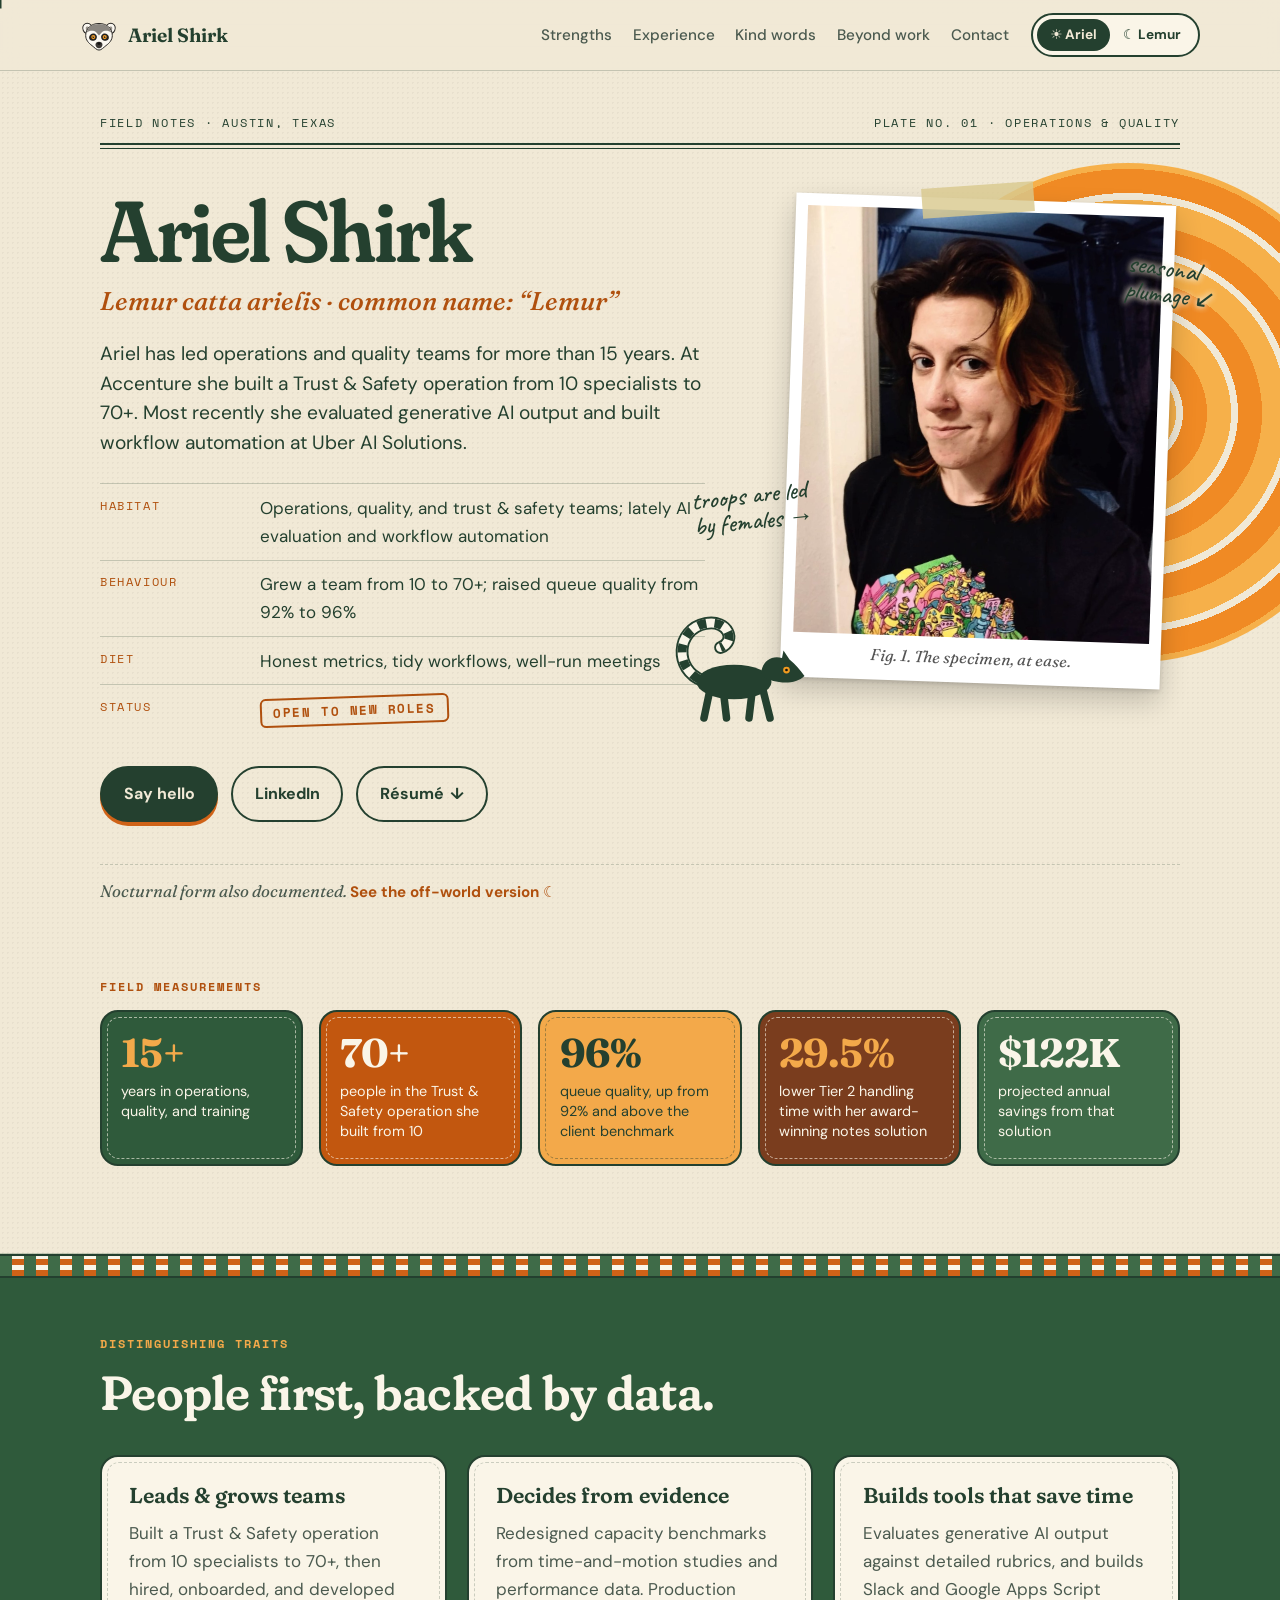
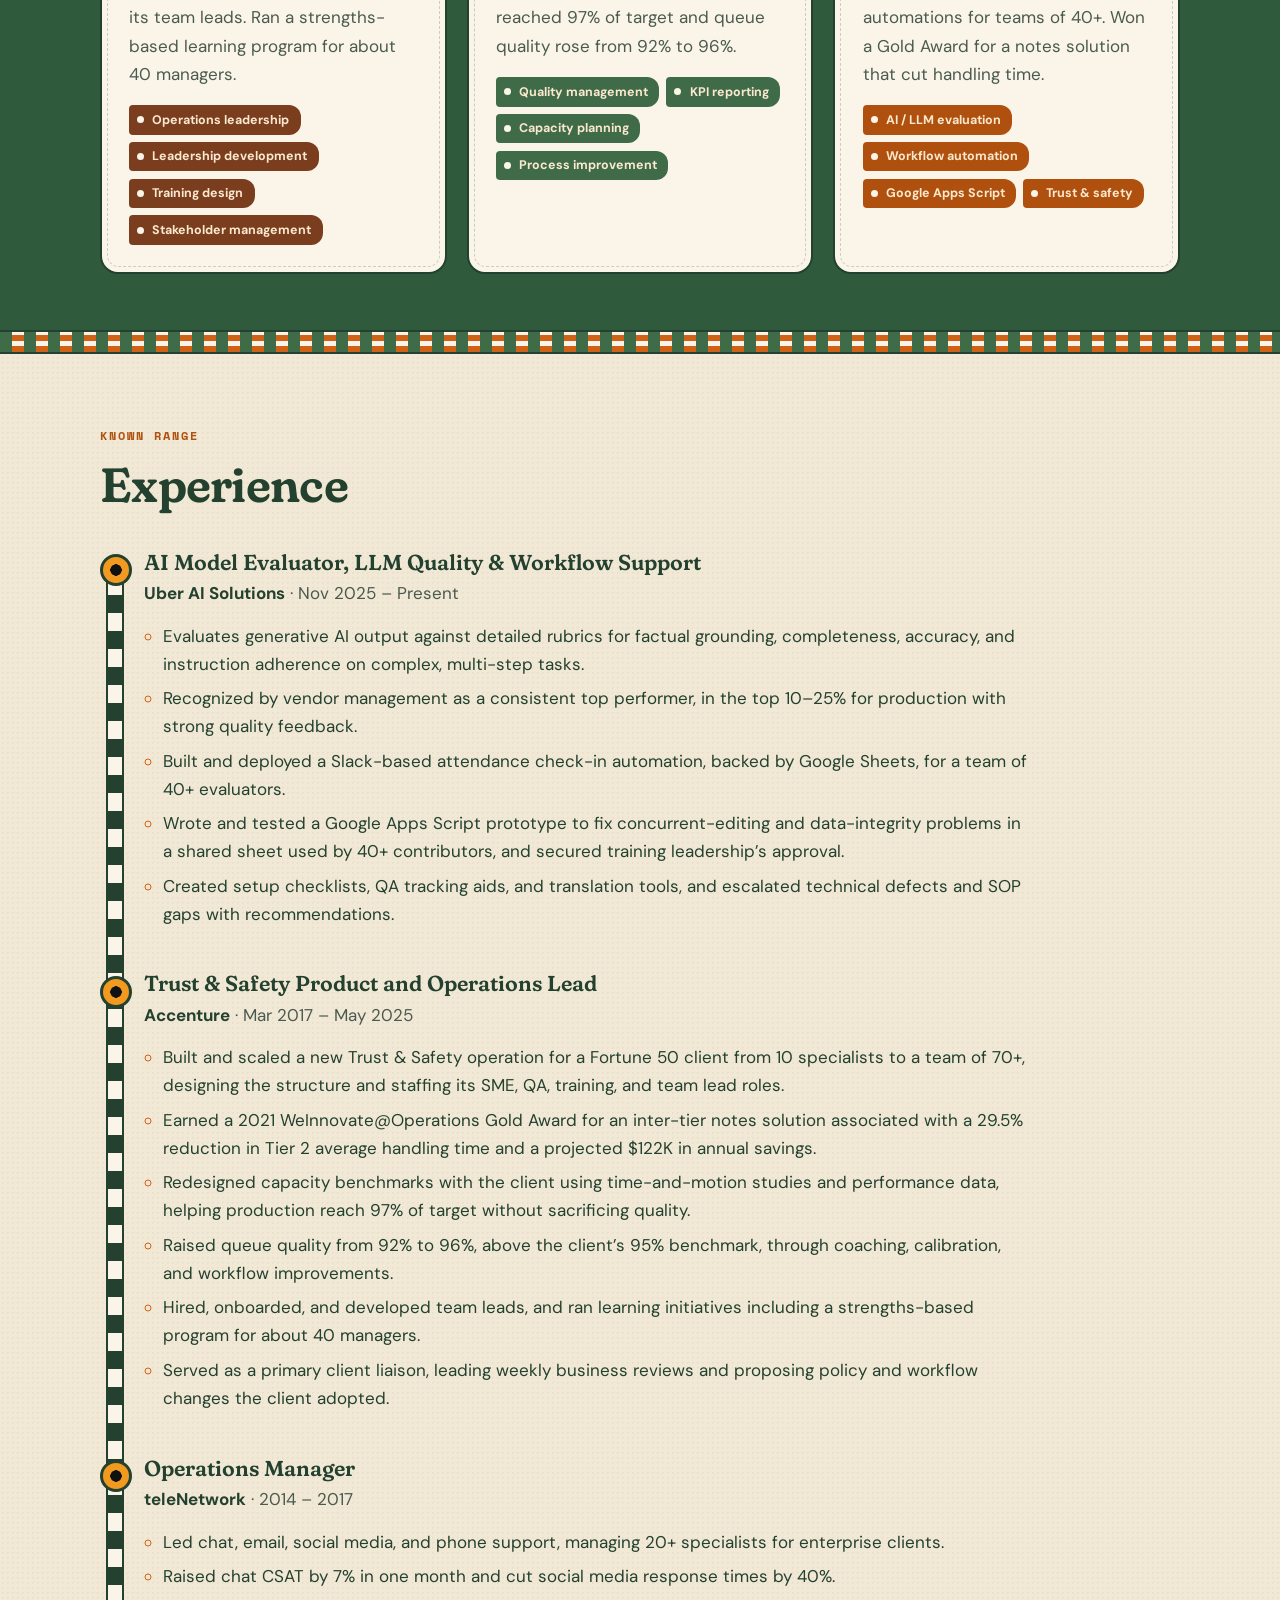
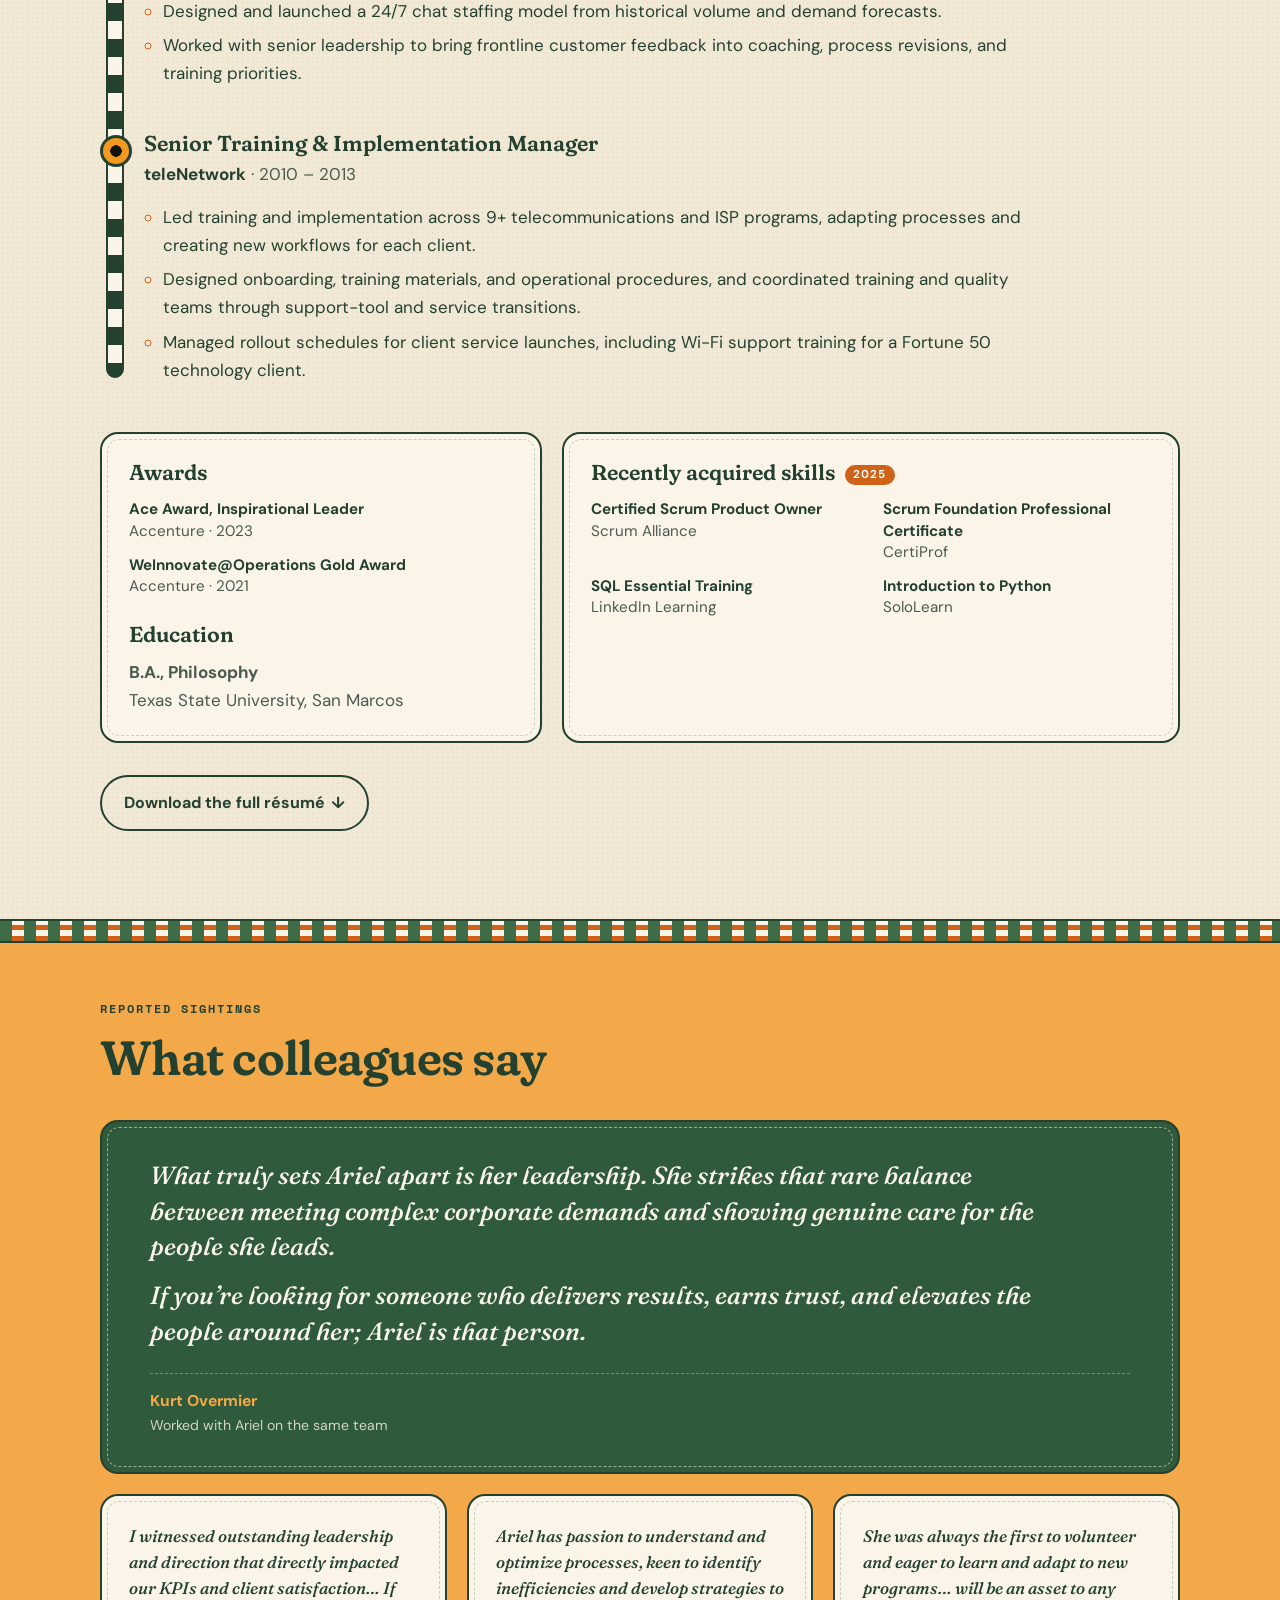
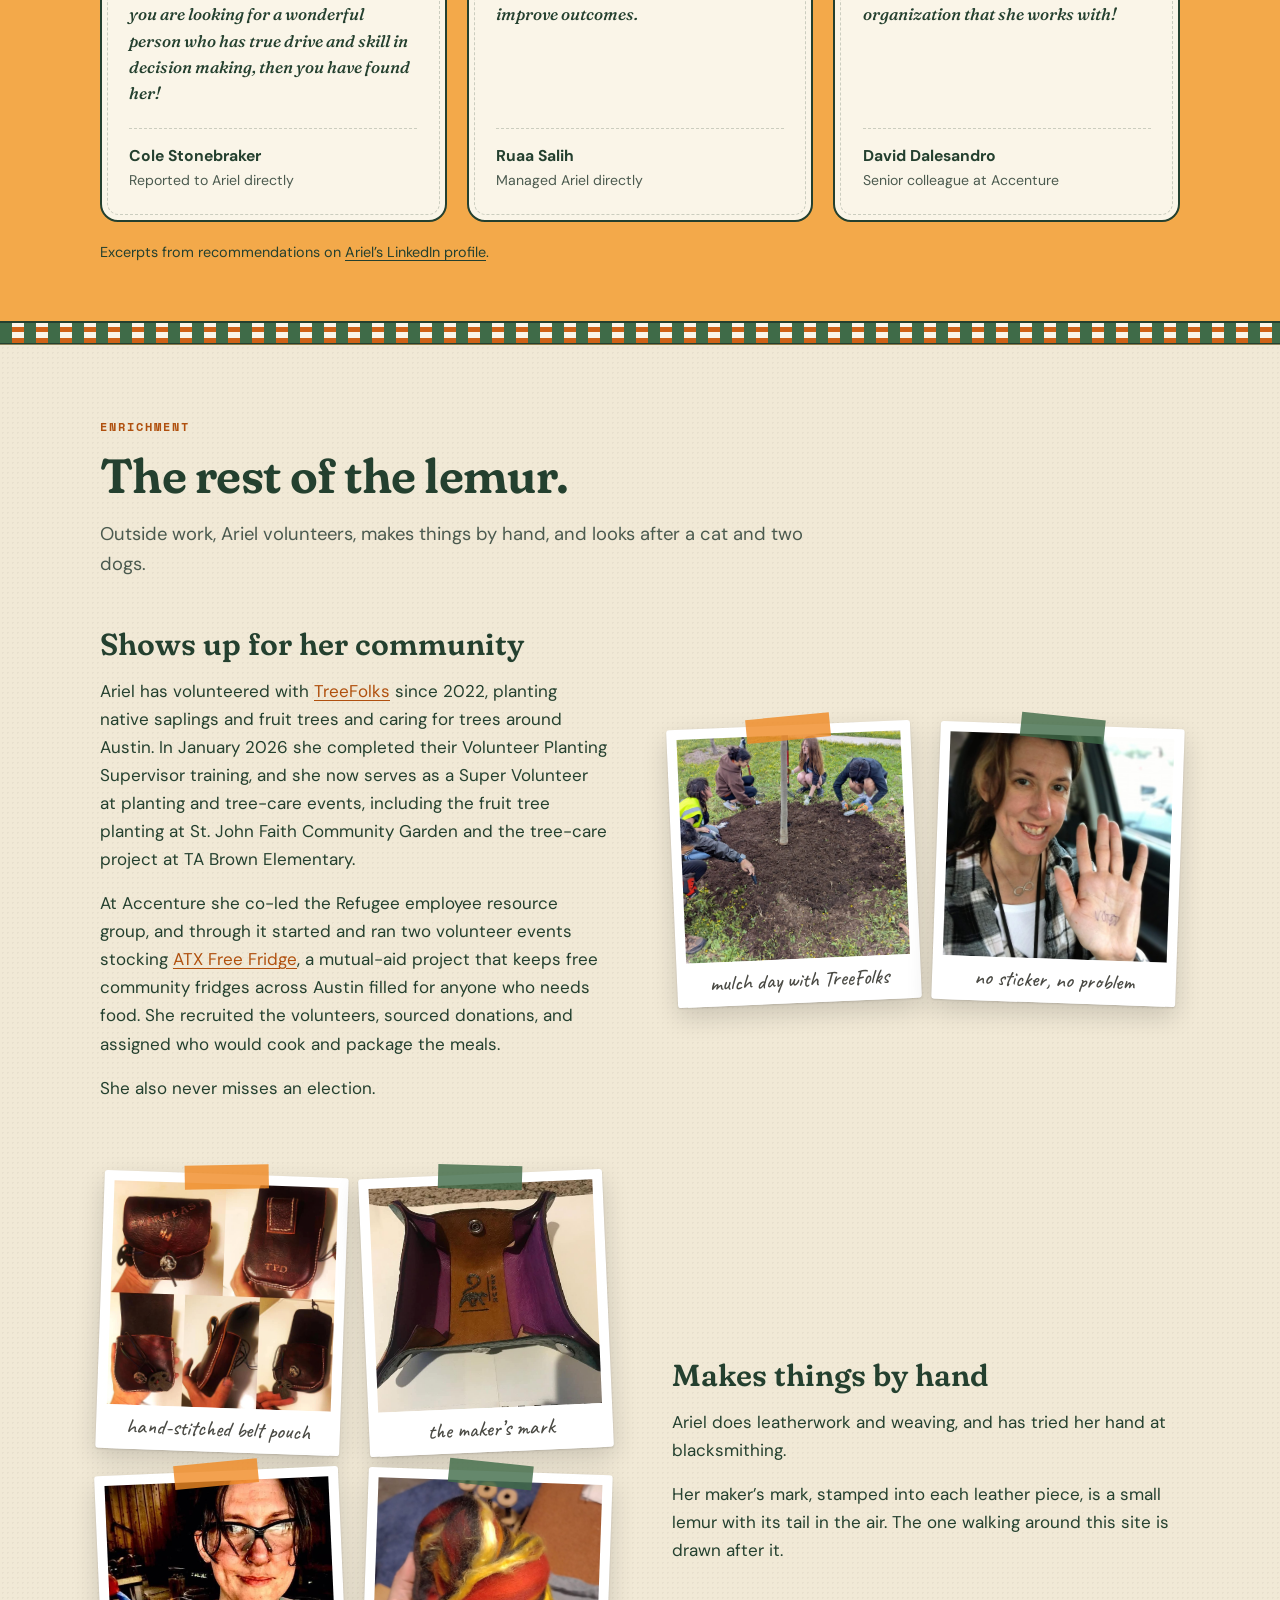
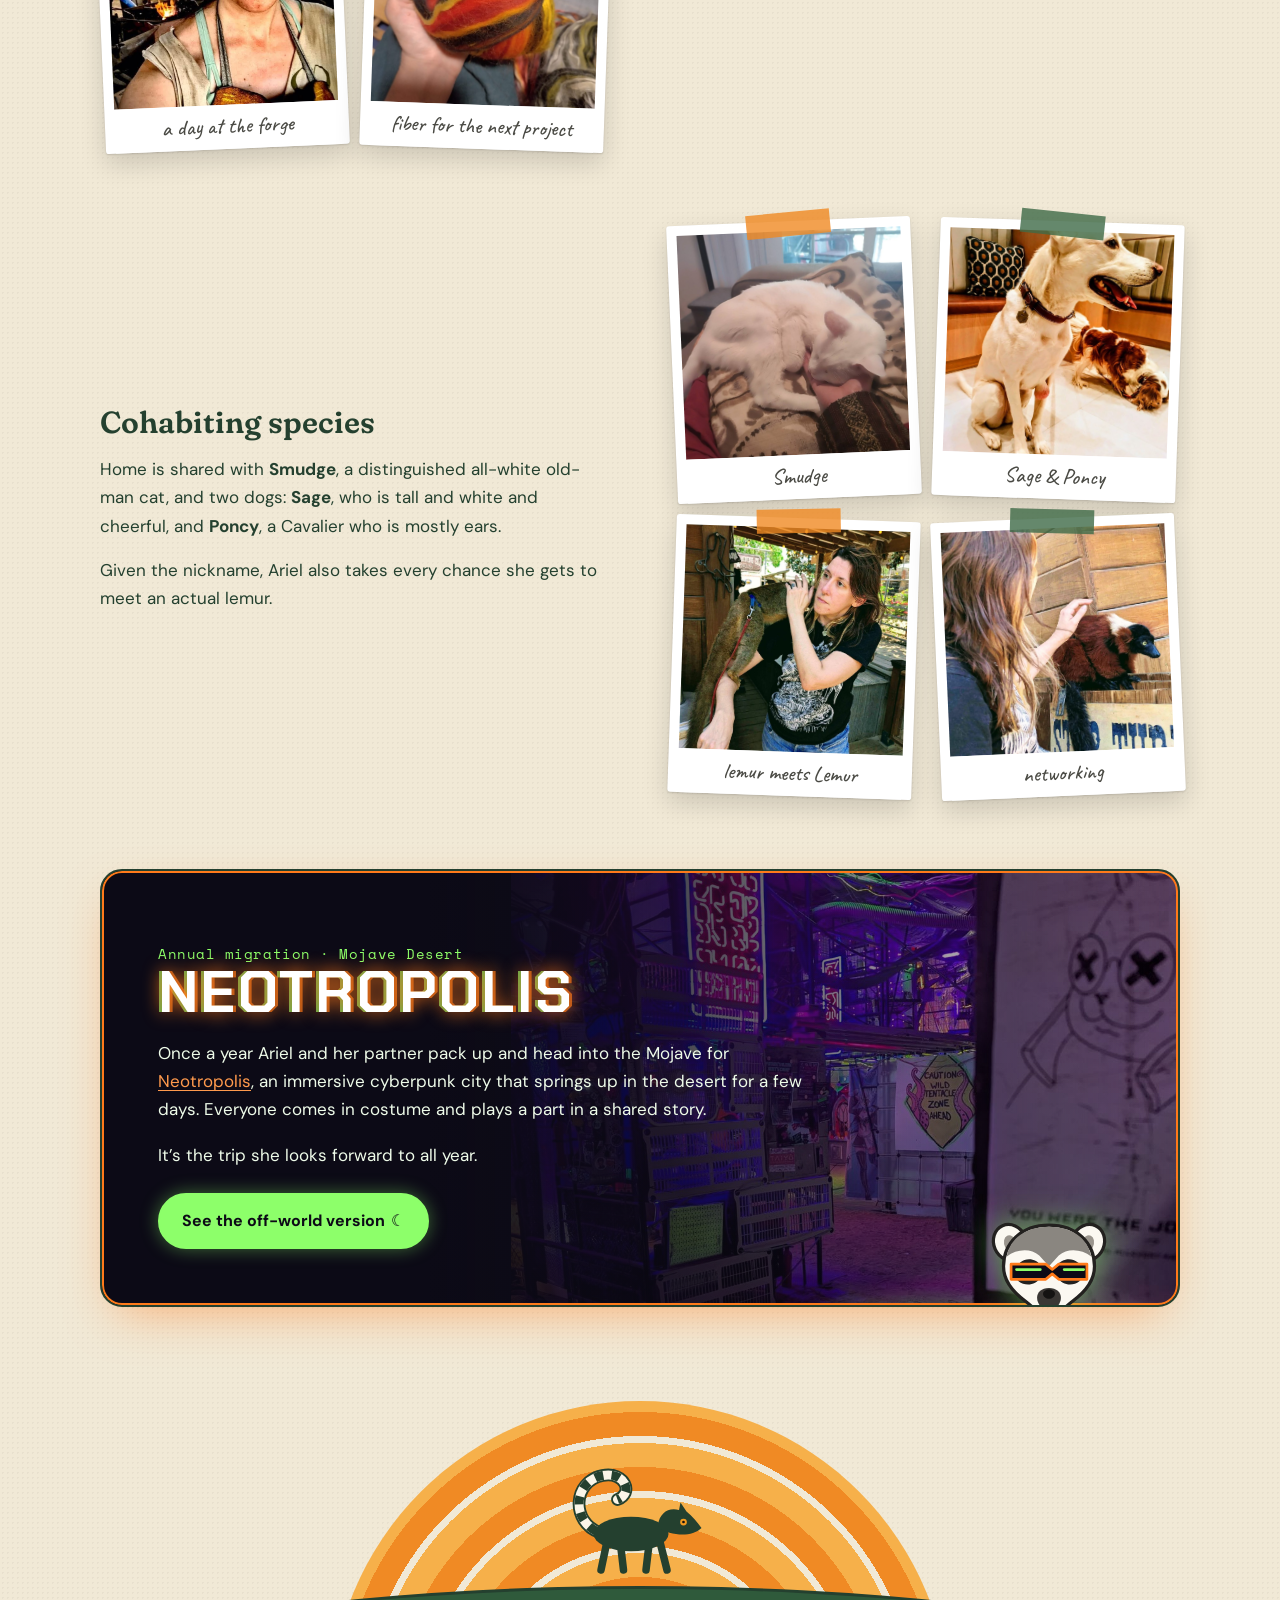
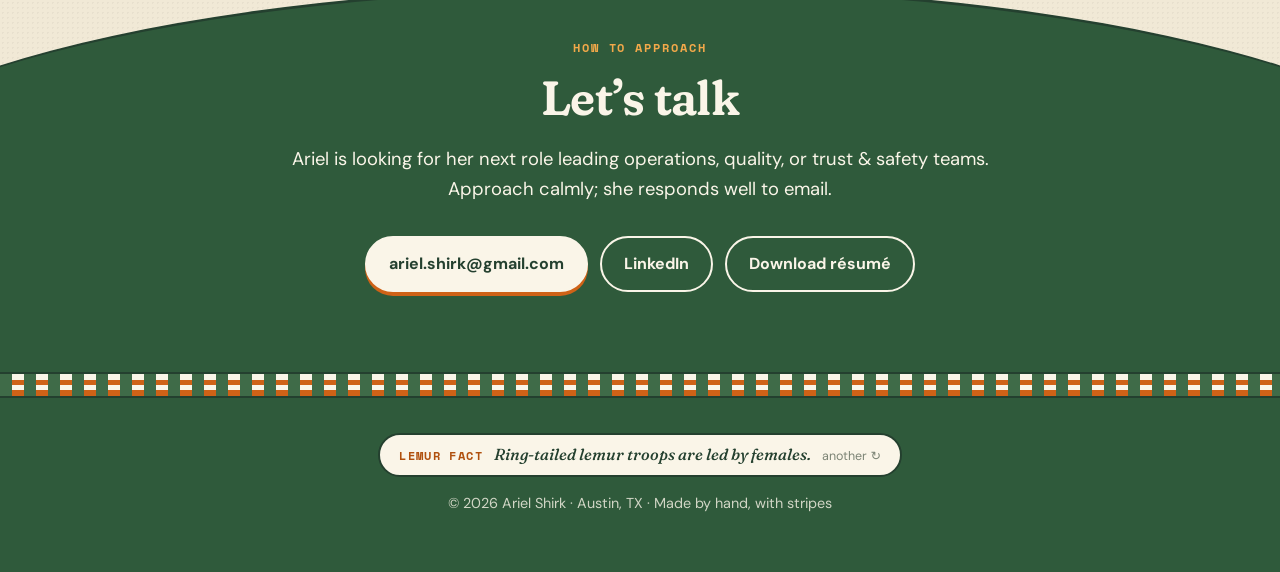
==== commit 2ee7e88f: "Volunteering: expand TreeFolks to match the Free Fridge paragraph Co-Authored-By: Claude Fable 5.2 <" ====
--- a/index.html
+++ b/index.html
@@ -302,8 +302,8 @@
       <article class="beyond__block">
         <div class="beyond__text">
           <h3>Shows up for her community</h3>
-          <p>Ariel plants trees around Austin with <a href="https://www.treefolks.org/" target="_blank" rel="noopener">TreeFolks</a>.</p>
-          <p>At Accenture she co-led the Refugee employee resource group, and through it started and ran two volunteer events stocking <a href="https://www.atxfreefridge.com/" target="_blank" rel="noopener">ATX Free Fridge</a>, a mutual-aid project that keeps free community fridges across Austin filled for anyone who needs food. She set them up, recruited the volunteers, sourced donations, and assigned who would cook and package the meals.</p>
+          <p>Ariel has volunteered with <a href="https://www.treefolks.org/" target="_blank" rel="noopener">TreeFolks</a> since 2022, planting native saplings and fruit trees and caring for trees around Austin. In January 2026 she completed their Volunteer Planting Supervisor training, and she now serves as a Super Volunteer at planting and tree-care events, including the fruit tree planting at St. John Faith Community Garden and the tree-care project at TA Brown Elementary.</p>
+          <p>At Accenture she co-led the Refugee employee resource group, and through it started and ran two volunteer events stocking <a href="https://www.atxfreefridge.com/" target="_blank" rel="noopener">ATX Free Fridge</a>, a mutual-aid project that keeps free community fridges across Austin filled for anyone who needs food. She recruited the volunteers, sourced donations, and assigned who would cook and package the meals.</p>
           <p>She also never misses an election.</p>
         </div>
         <div class="snaps">
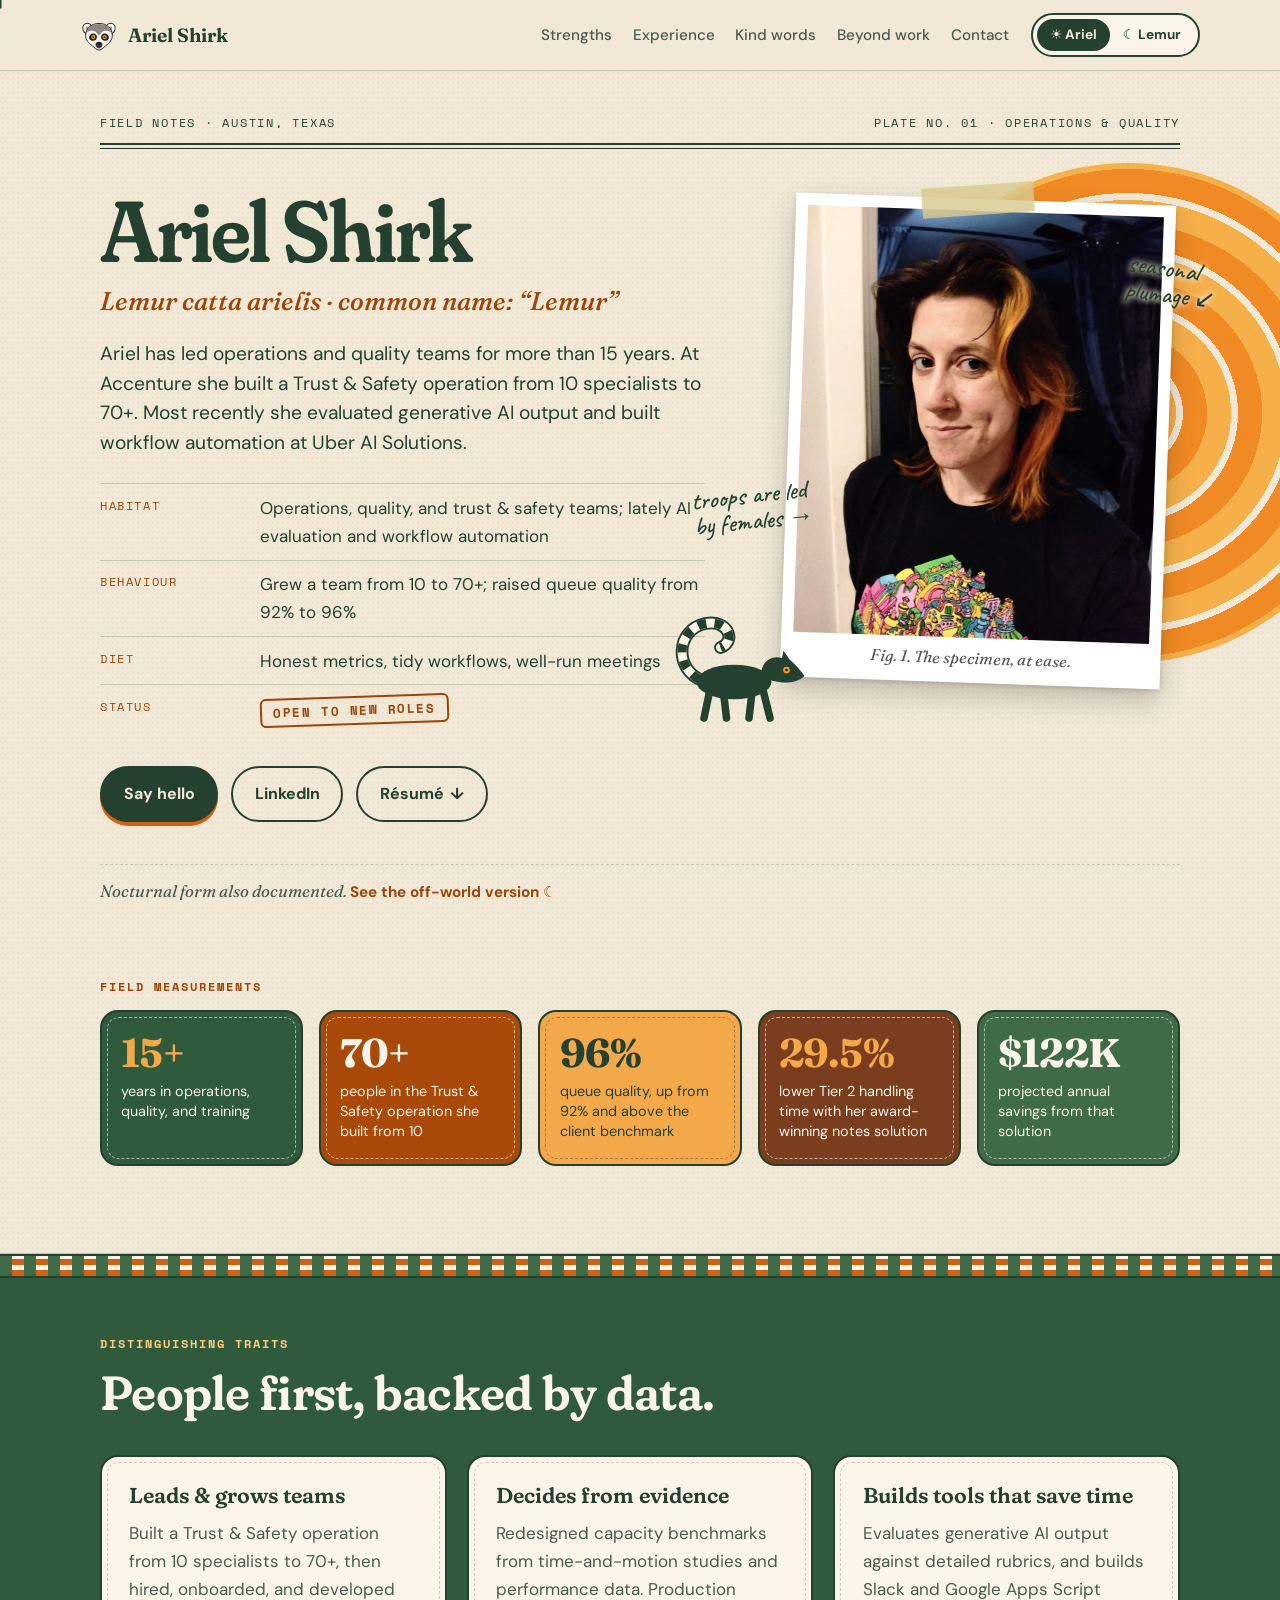
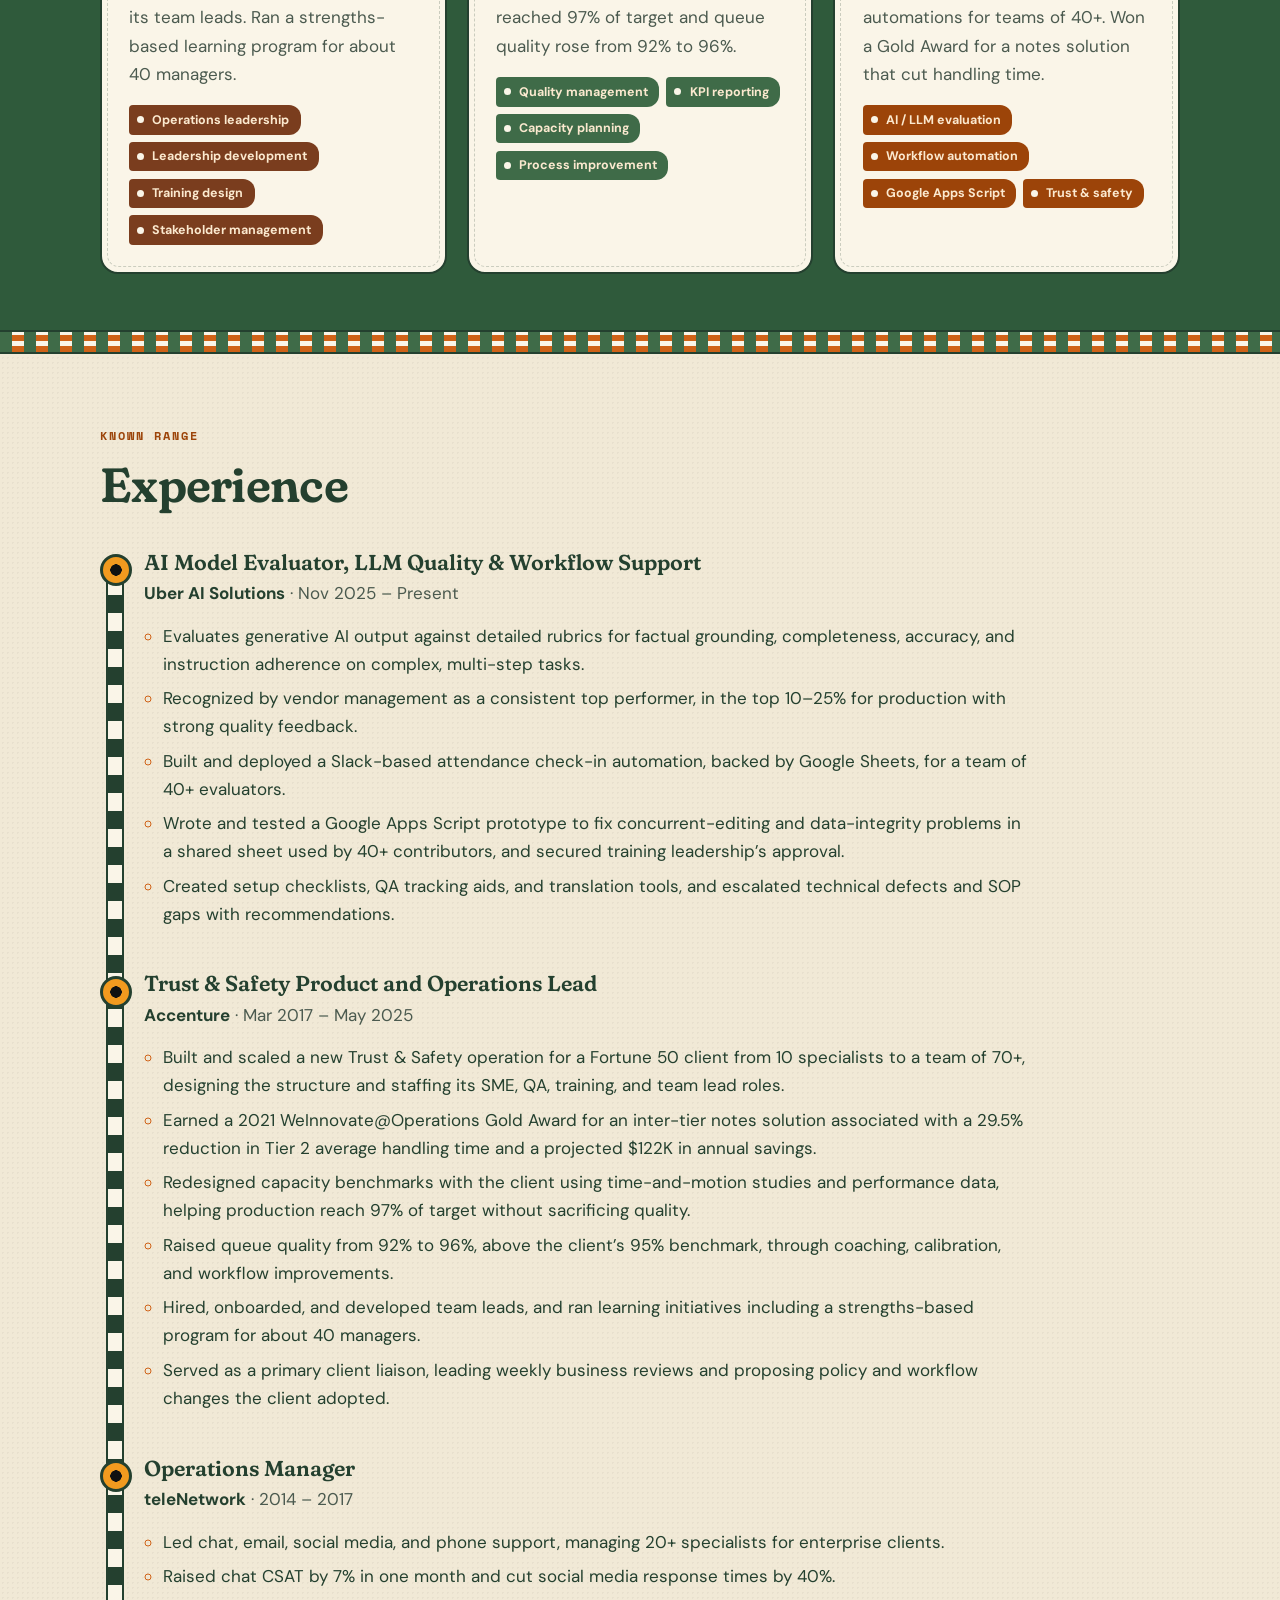
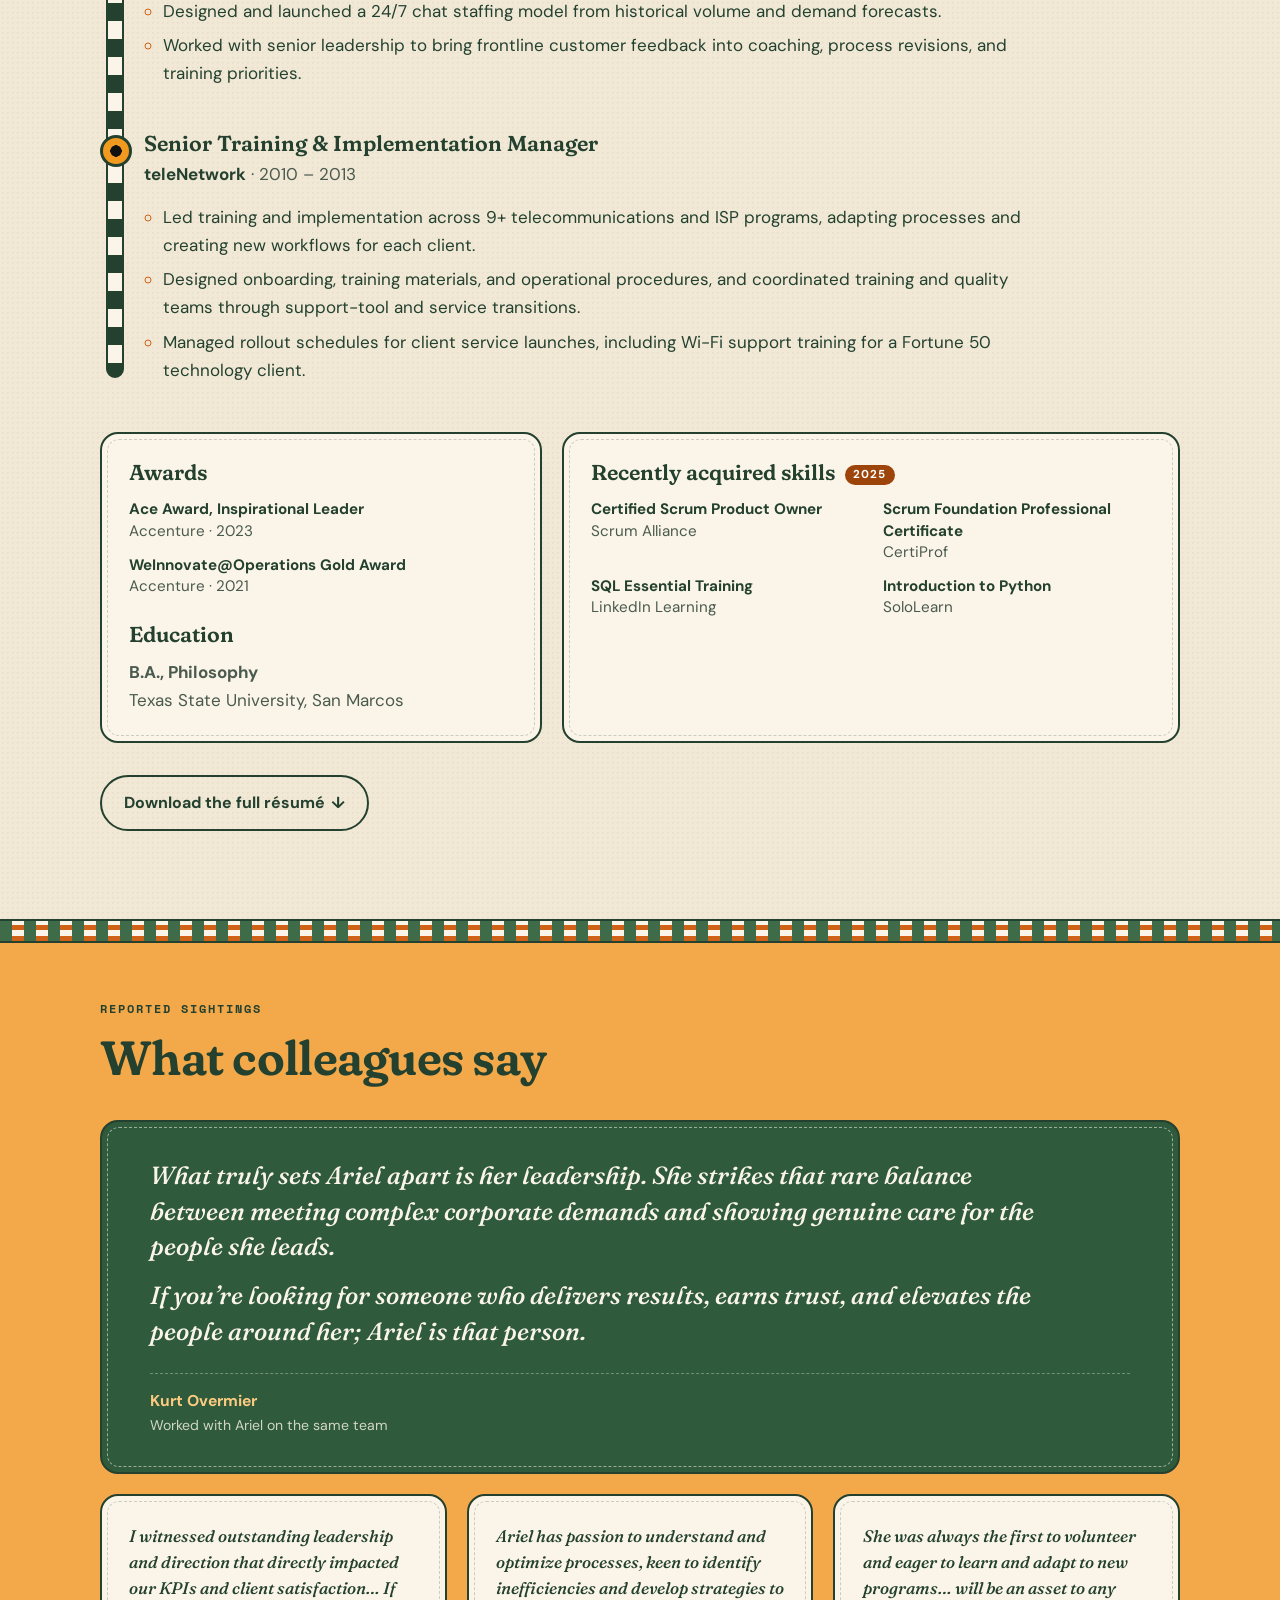
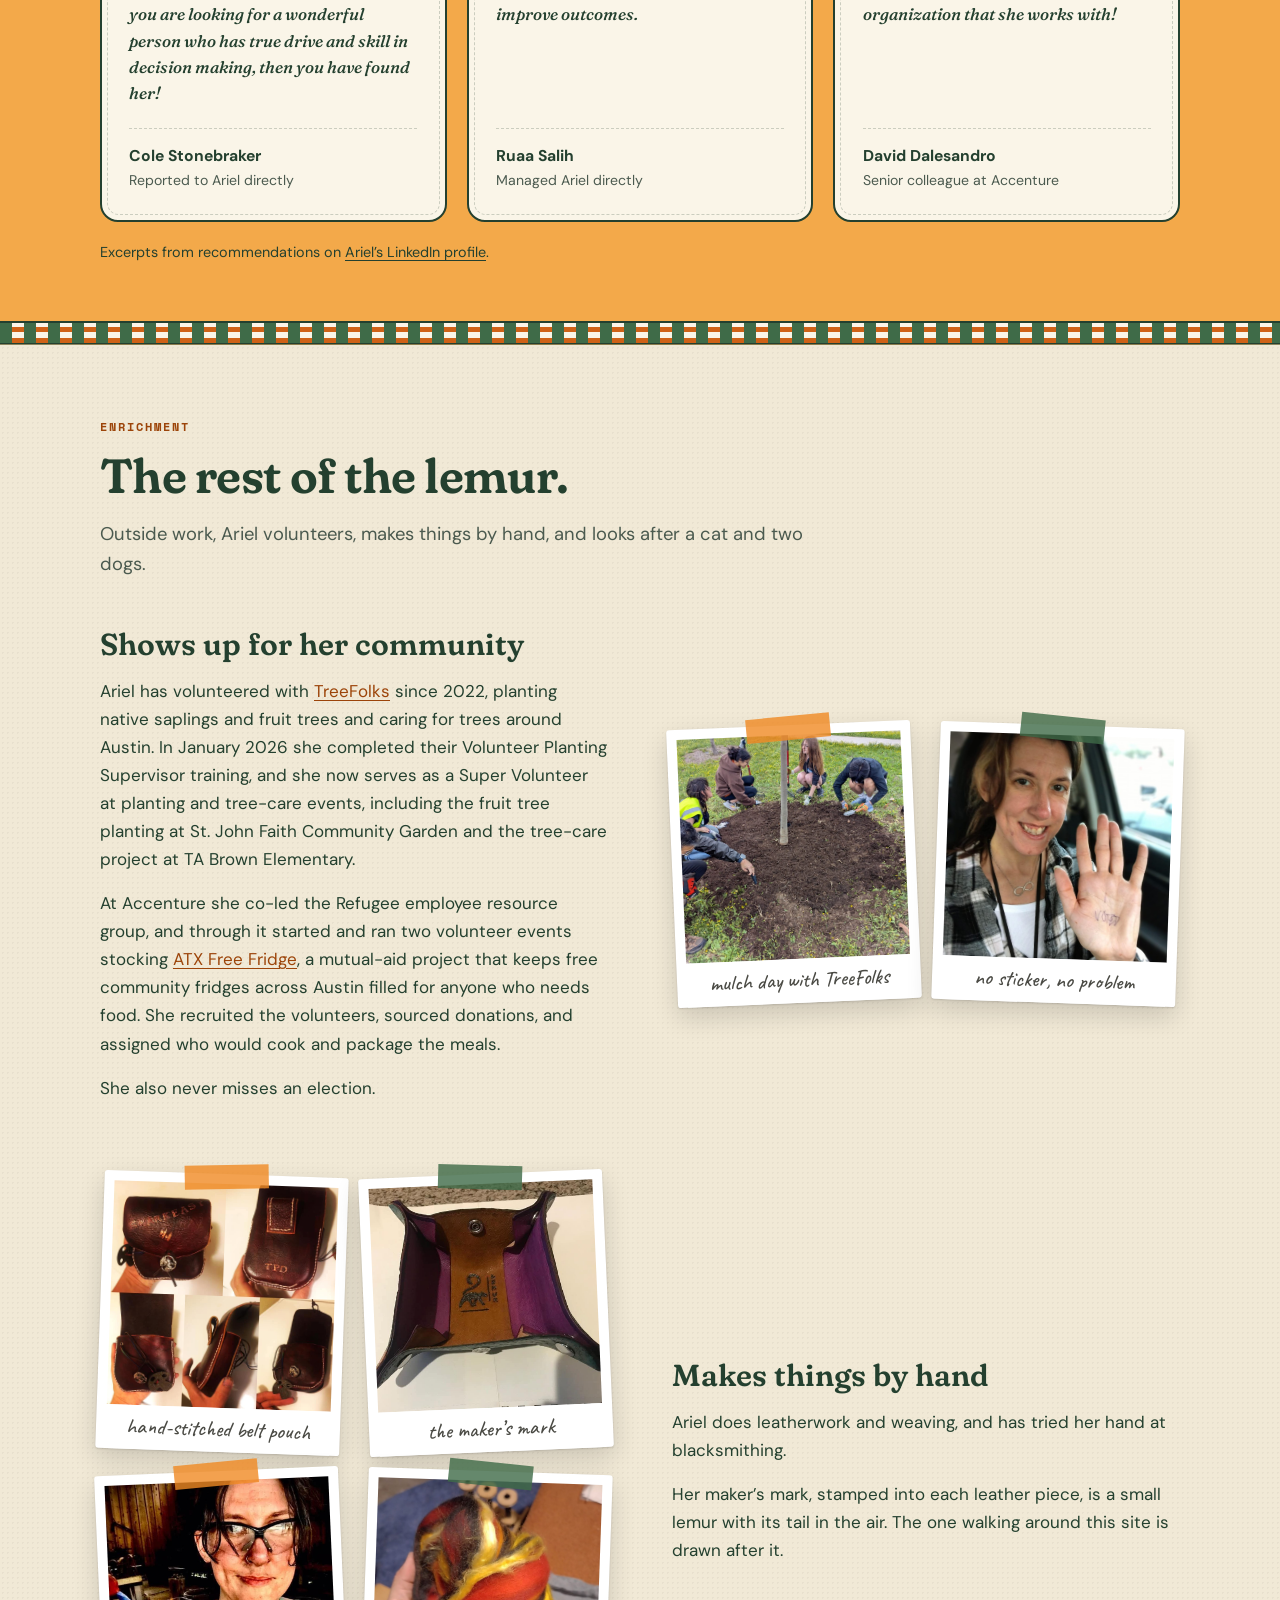
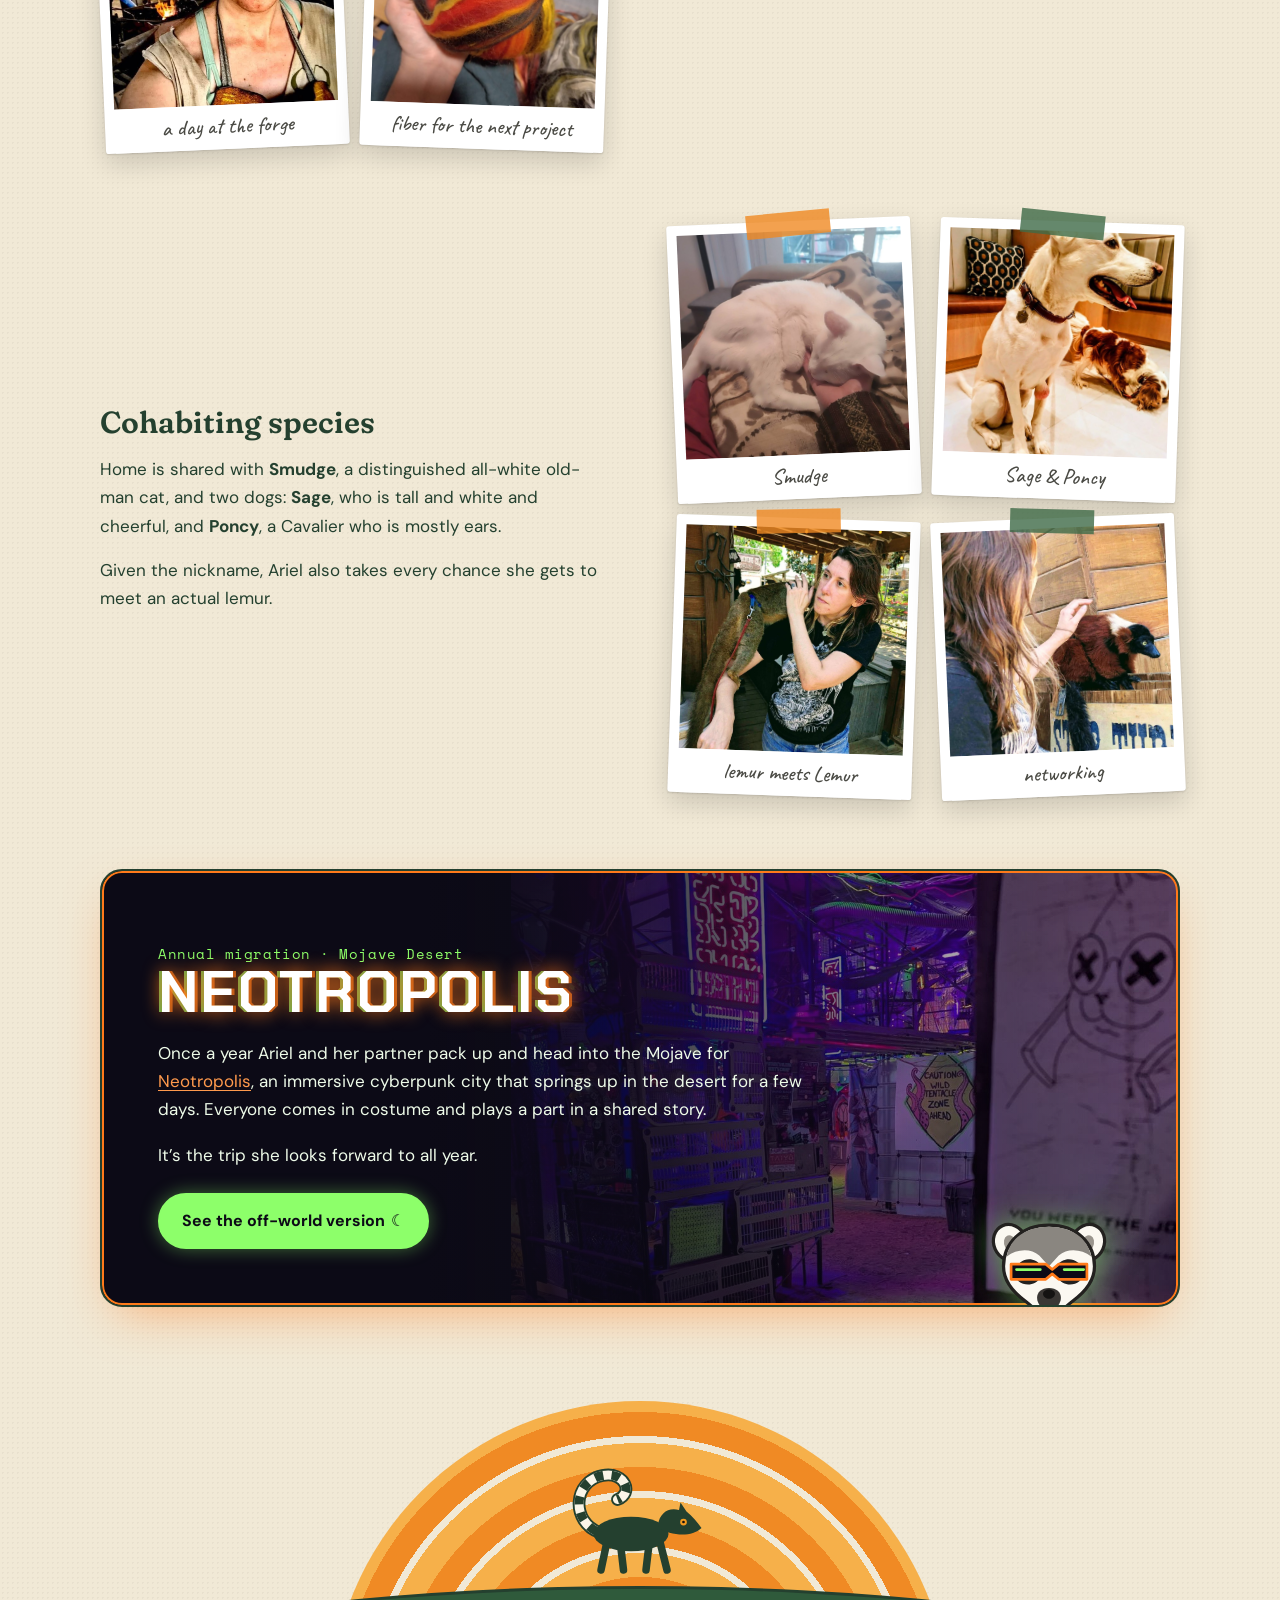
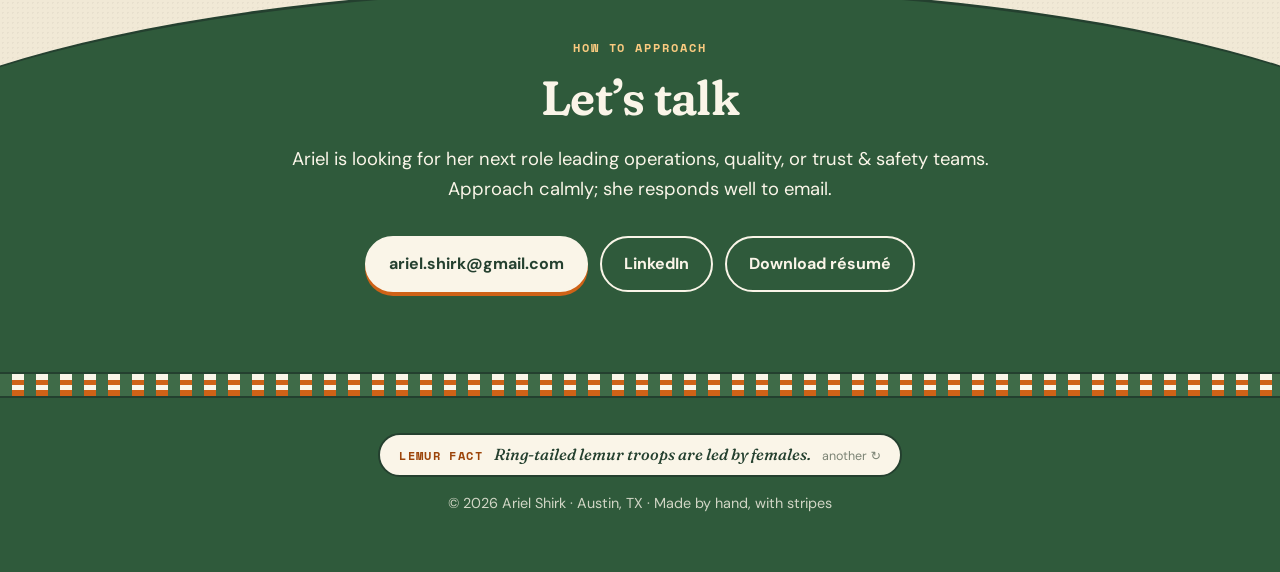
==== commit 8a881aa8: "Sweep fixes: text contrast, narrow phones, icon fallbacks, canonical link Co-Authored-By: Claude Fab" ====
--- a/index.html
+++ b/index.html
@@ -15,6 +15,9 @@
   <meta property="og:image:alt" content="Ariel Shirk, operations and quality leader. Common name: Lemur. Open to new roles.">
   <meta name="twitter:card" content="summary_large_image">
   <link rel="icon" href="favicon.svg" type="image/svg+xml">
+  <link rel="icon" href="favicon-32.png" sizes="32x32" type="image/png">
+  <link rel="apple-touch-icon" href="apple-touch-icon.png">
+  <link rel="canonical" href="https://arielshirk.com/">
   <script>
     // Set the mode before first paint so there is no flash
     (function () {
--- a/styles.css
+++ b/styles.css
@@ -549,3 +549,20 @@
 
 .certs--one { grid-template-columns: 1fr; }
 .card__sub { margin-top: 1.600rem; }
+
+/* ---------- contrast: keep small coloured text at 4.5:1 or better ---------- */
+:root { --rust: #a94a0b; --sun-text: #fbcb80; }
+:root:not([data-mode="night"]) { --accent-ink: #9c4409; }
+.pill { background: var(--accent-ink); }
+[data-mode="night"] .pill { background: var(--accent); }
+[data-mode="day"] #strengths .eyebrow,
+[data-mode="day"] .contact .eyebrow,
+[data-mode="day"] .quote--lead figcaption b { color: var(--sun-text); }
+
+/* very narrow phones */
+@media (max-width: 360px) {
+  .scribble--a { display: none; }
+  .nav__brand span { font-size: .95rem; white-space: nowrap; }
+  .nav__lemur { width: 30px; height: 26px; }
+  .switch__opt { padding: .28rem .45rem; font-size: .8rem; }
+}
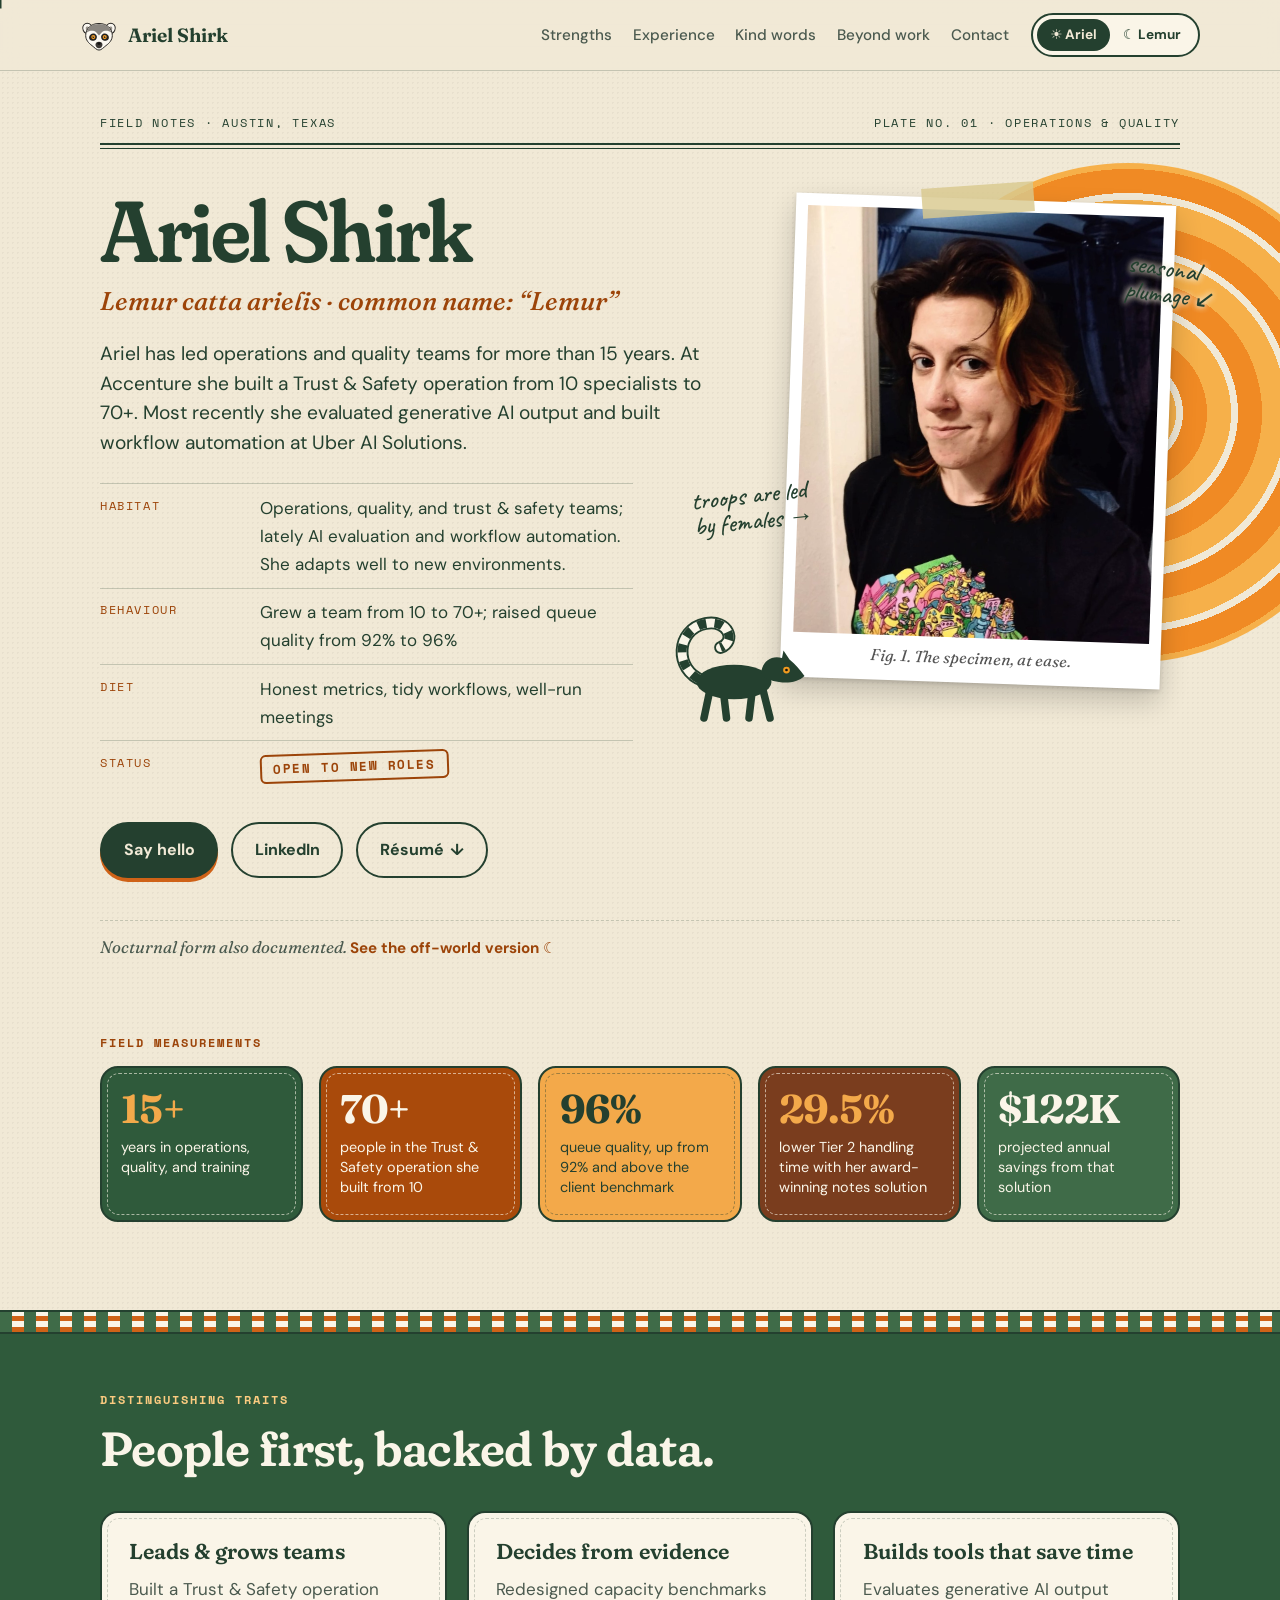
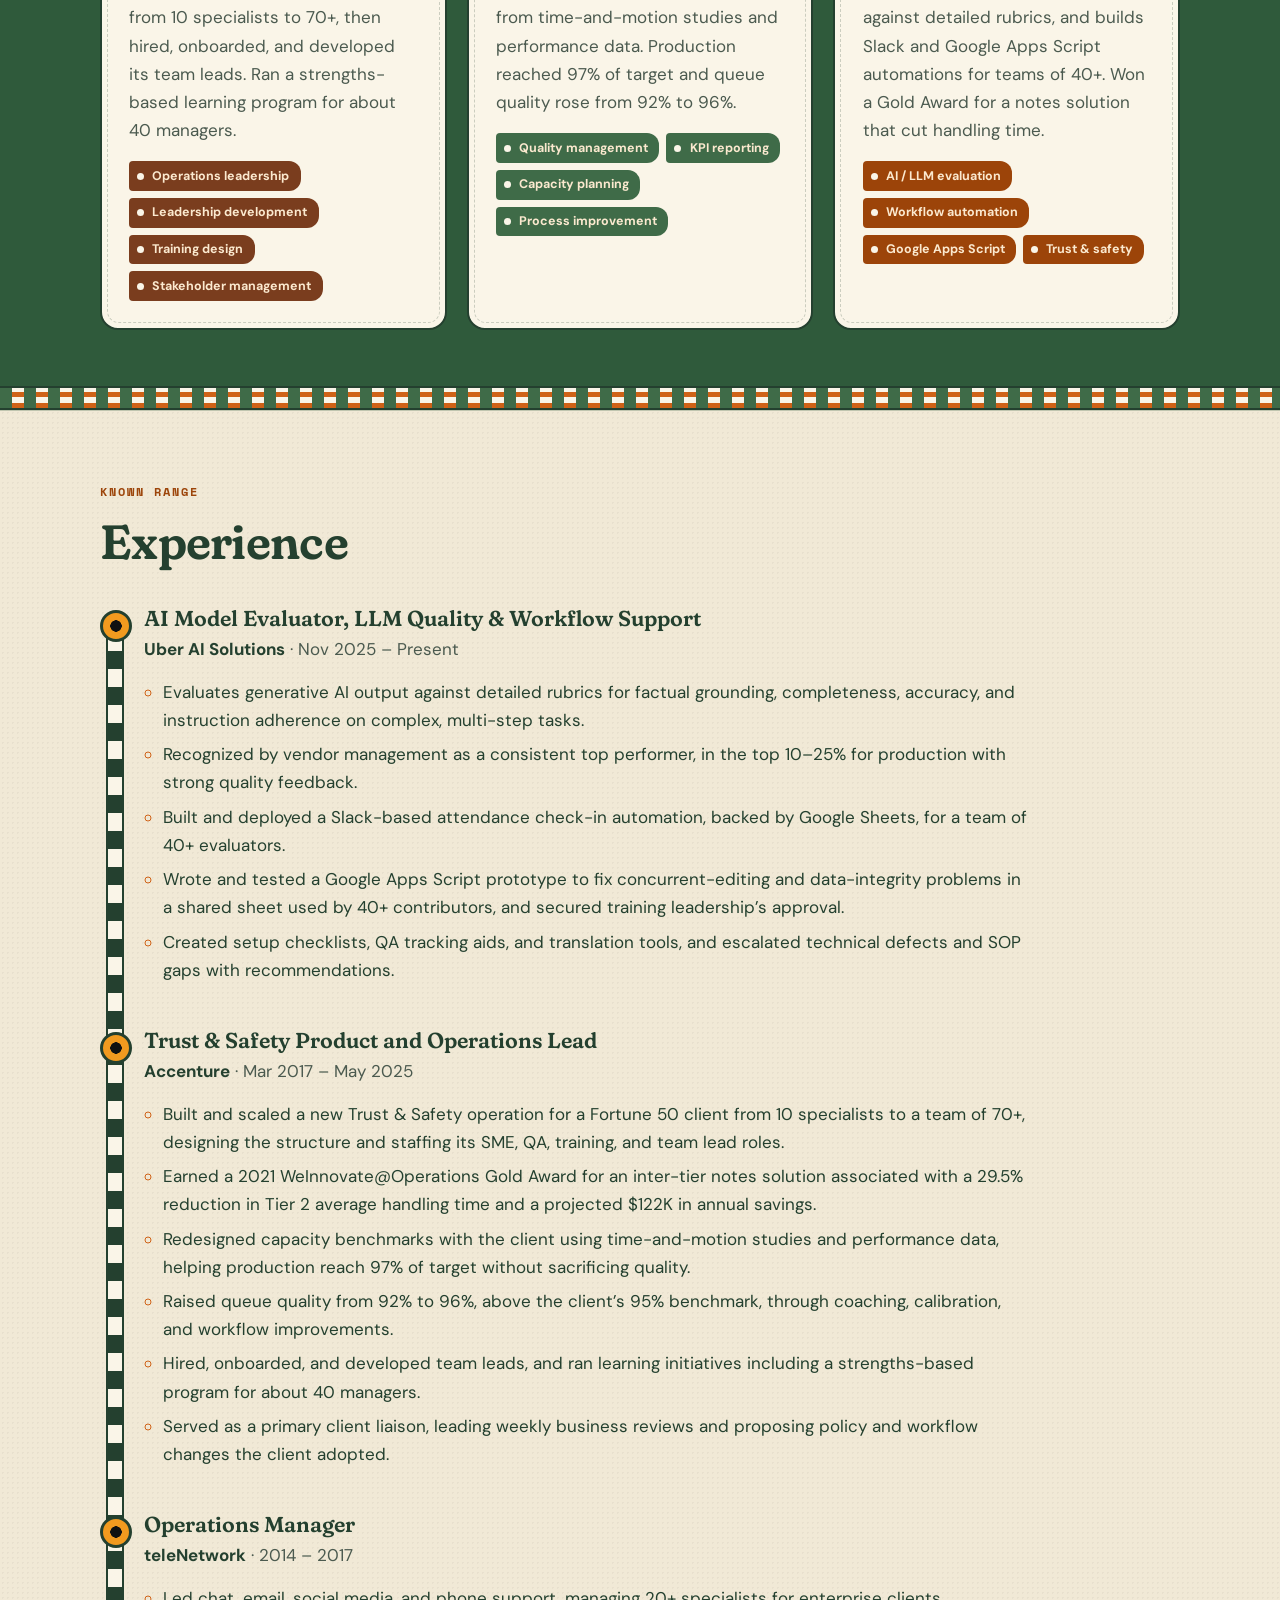
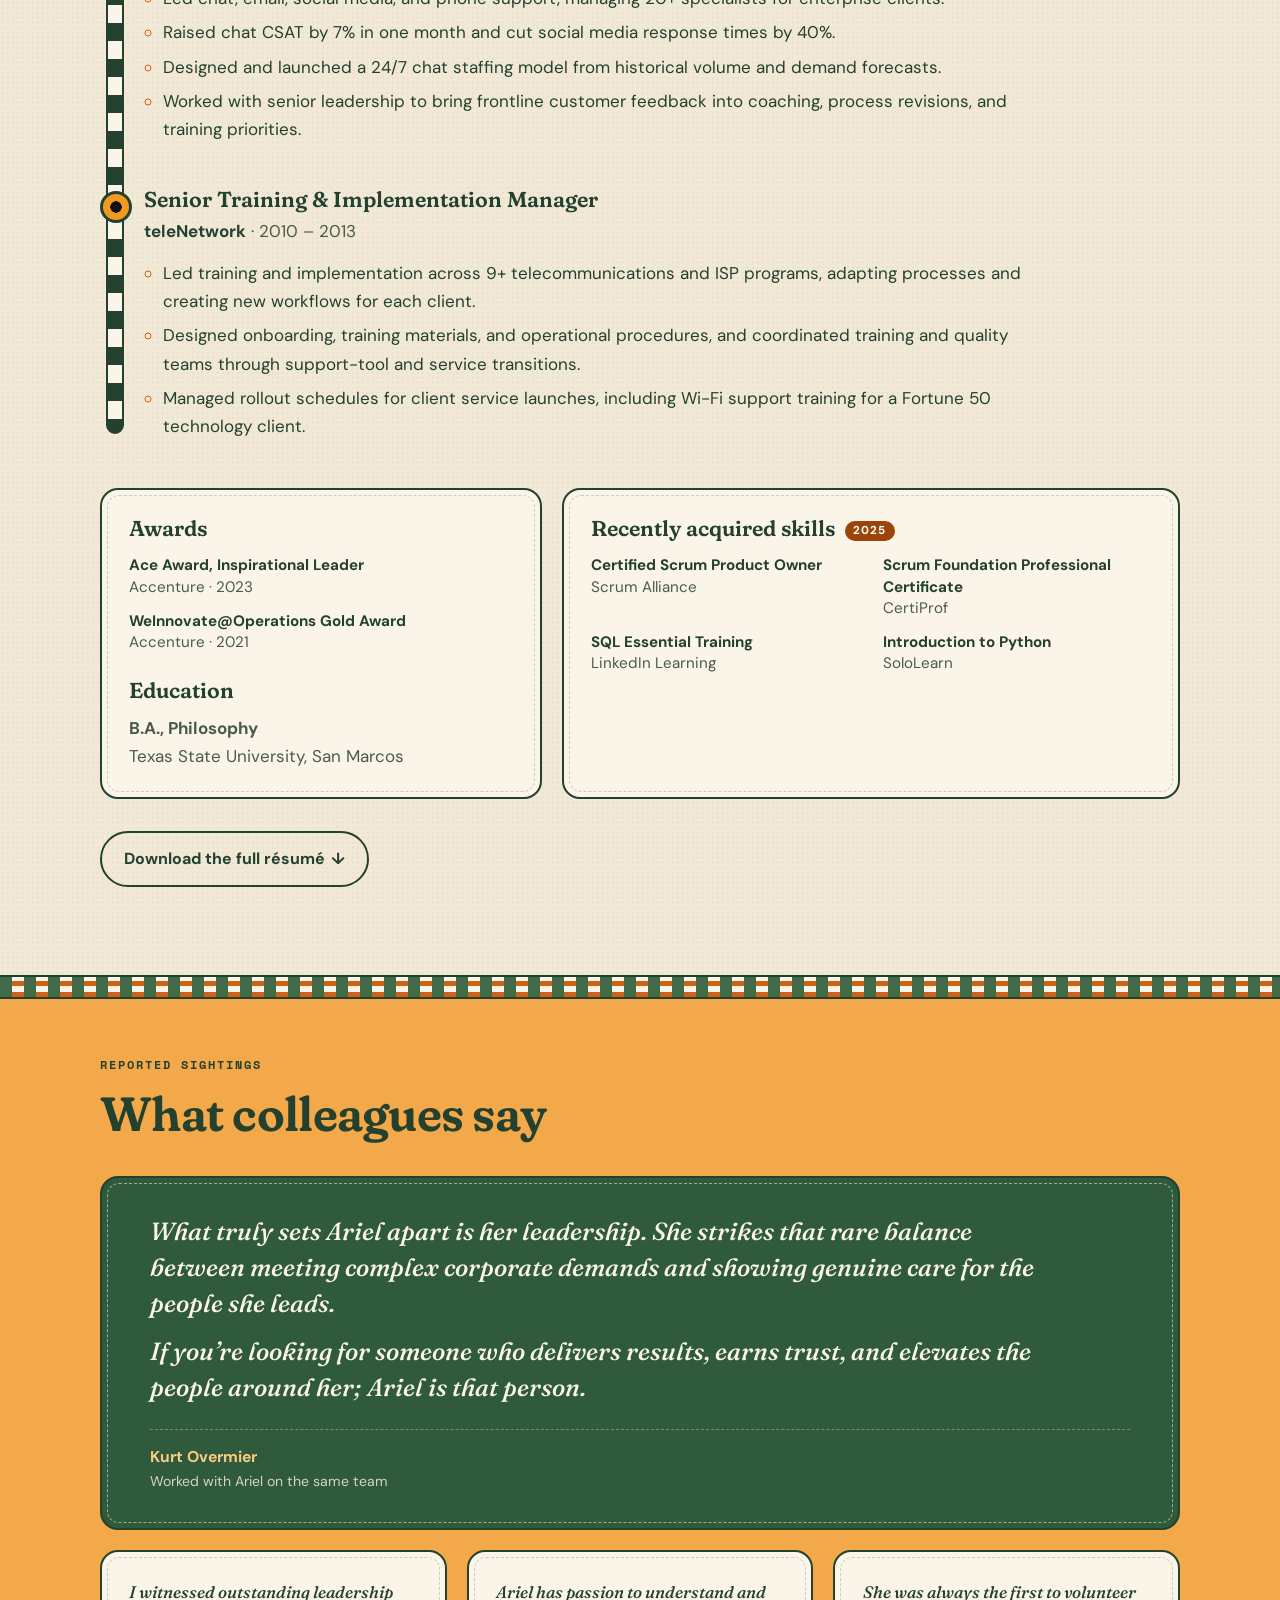
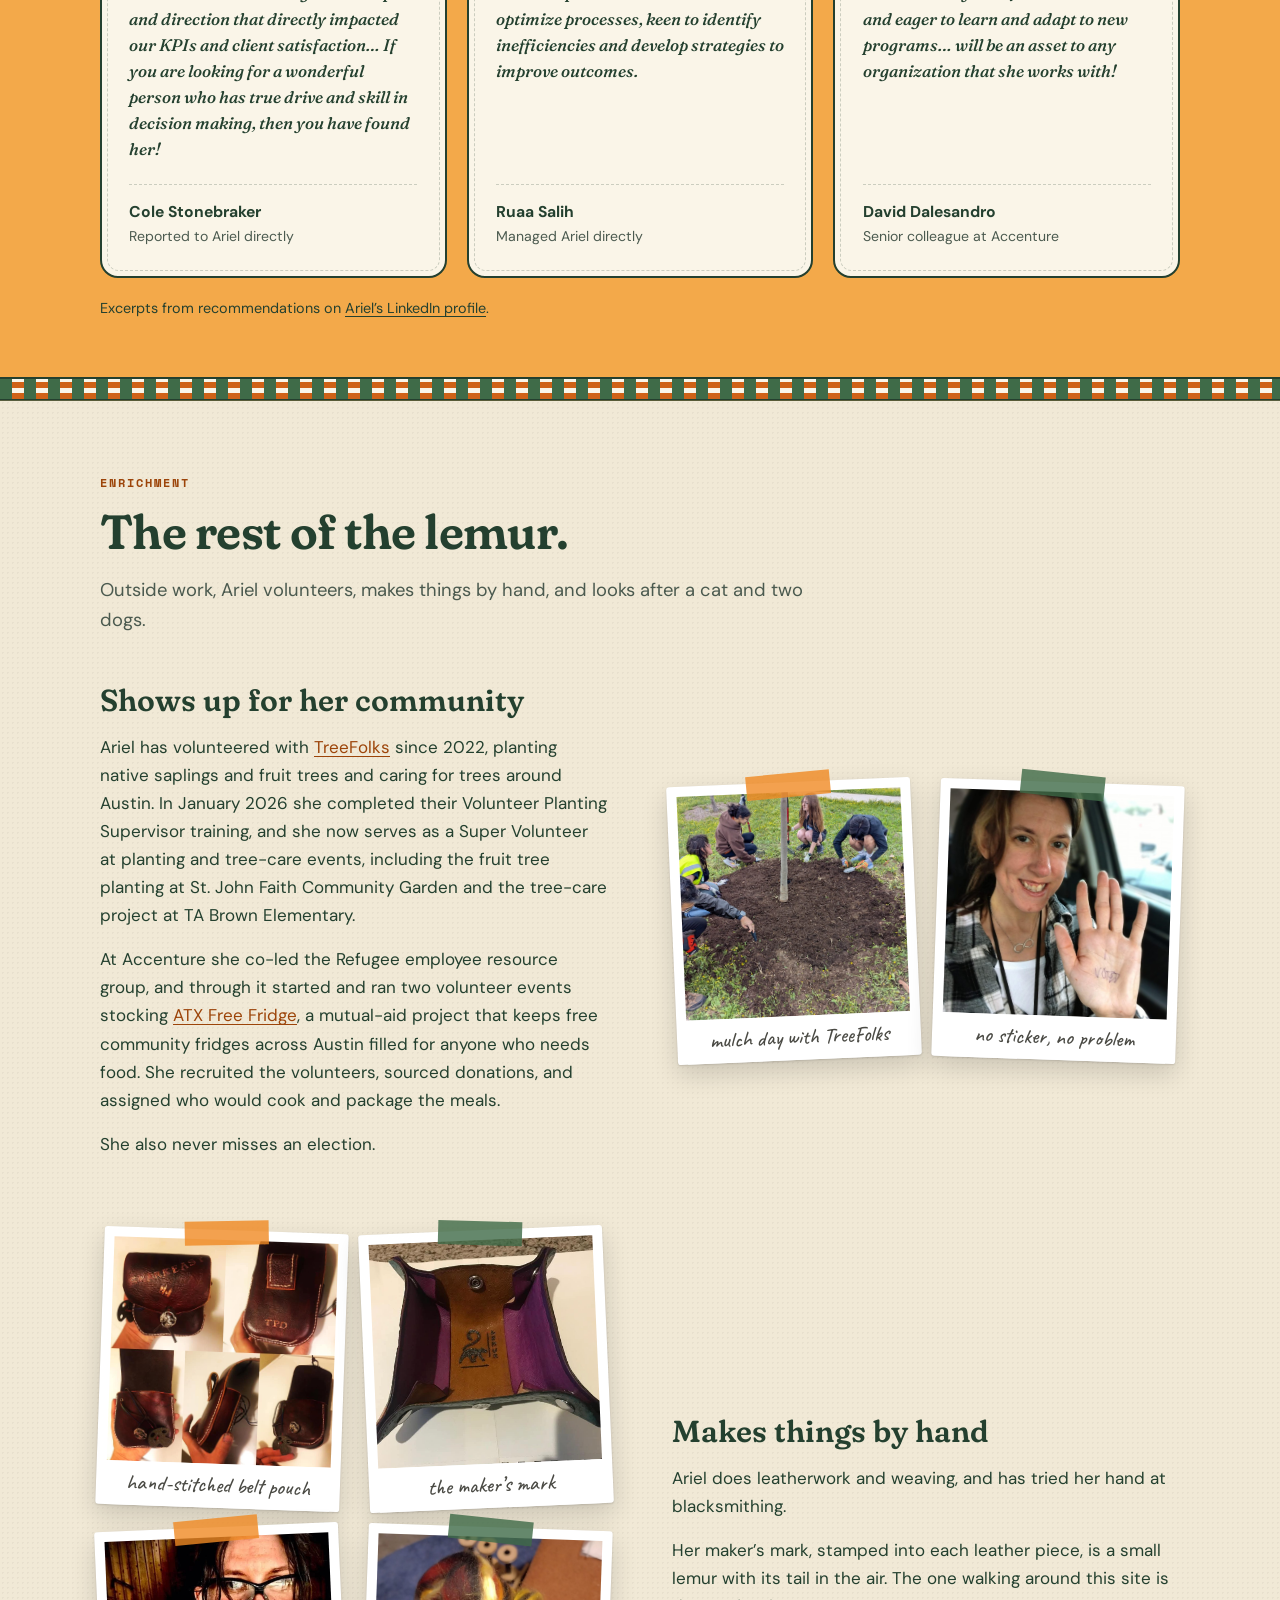
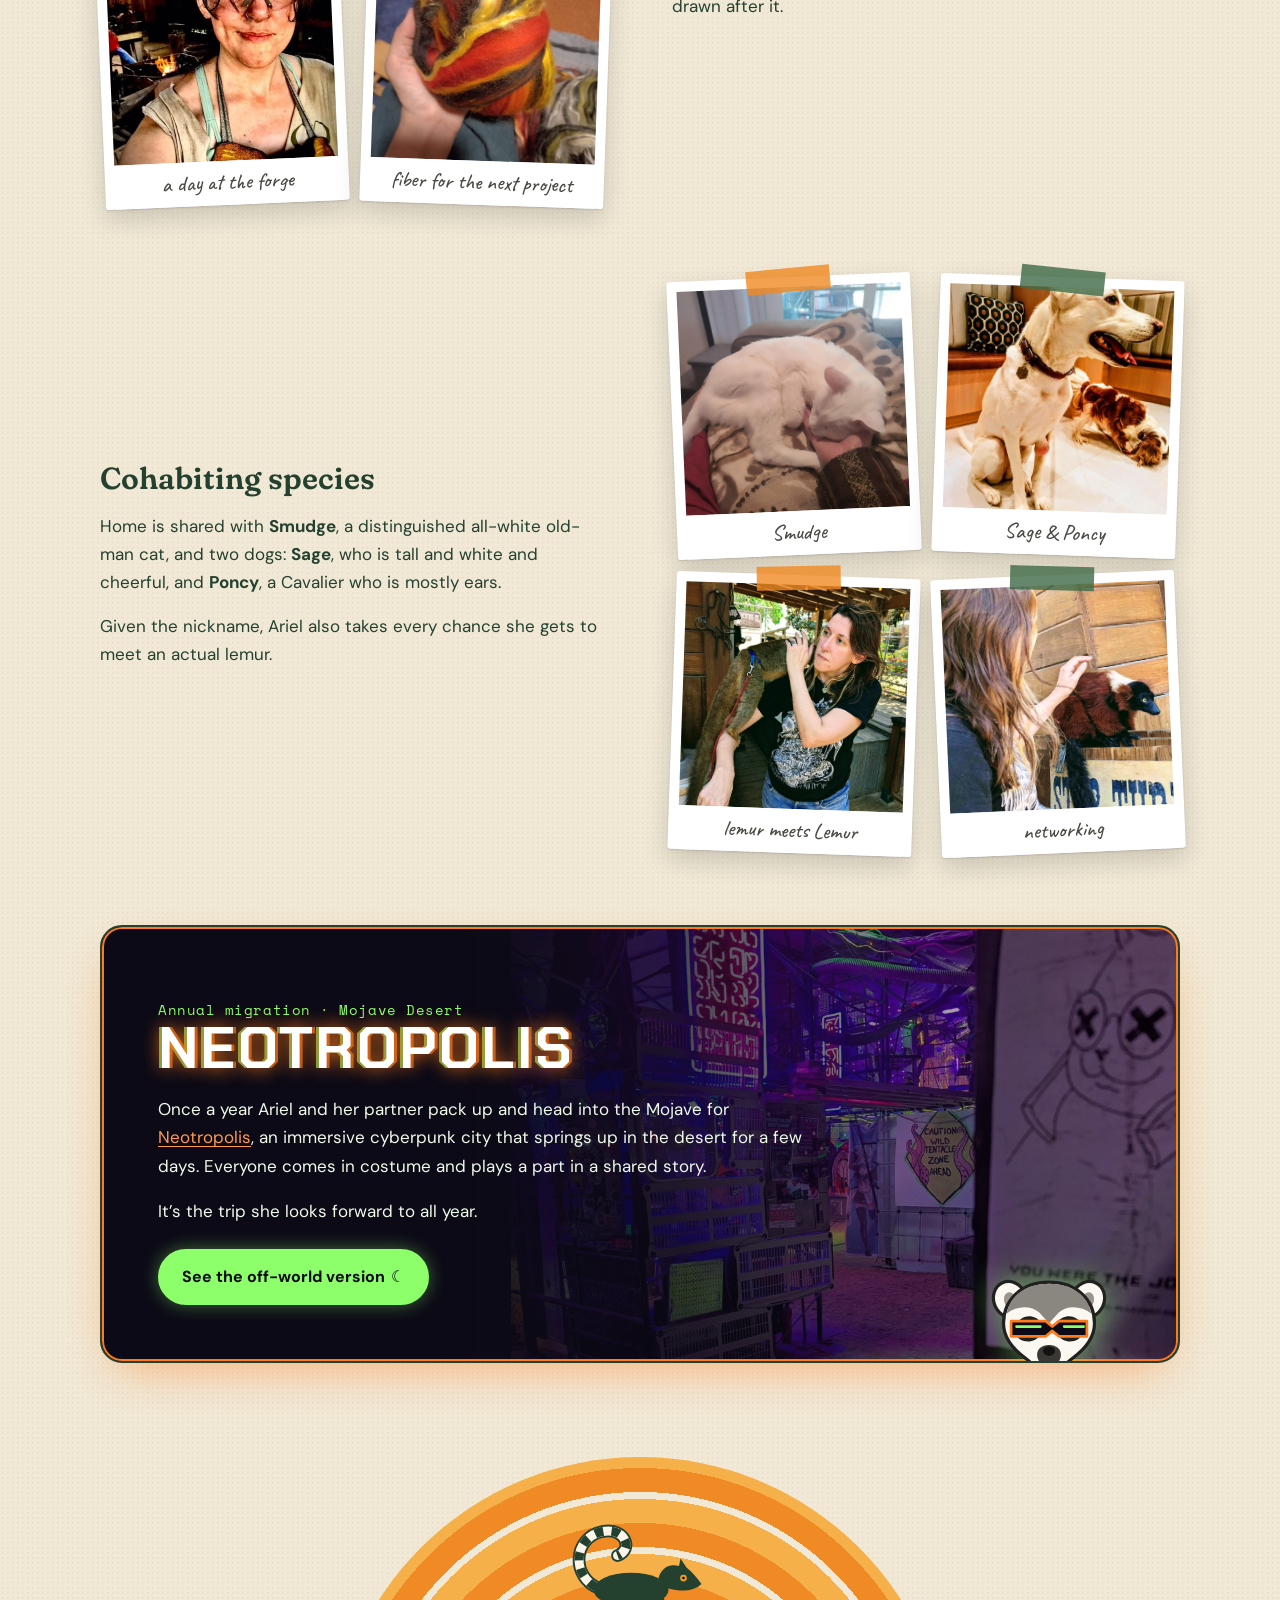
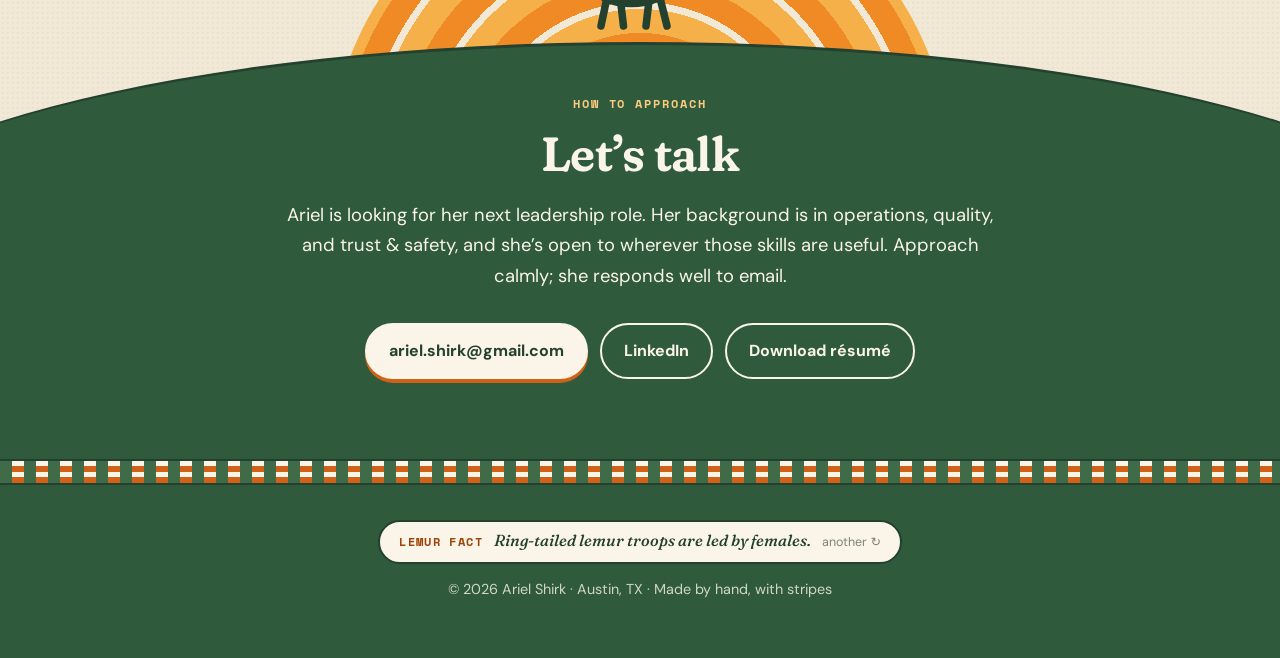
==== commit 648a835f: "Broaden the contact line and habitat row; keep the hero table clear of the handwritten note Co-Autho" ====
--- a/index.html
+++ b/index.html
@@ -109,7 +109,7 @@
         <p class="latin"><i>Lemur catta arielis</i> · common name: “Lemur”</p>
         <p class="lede">Ariel has led operations and quality teams for more than 15 years. At Accenture she built a Trust &amp; Safety operation from 10 specialists to 70+. Most recently she evaluated generative AI output and built workflow automation at Uber AI Solutions.</p>
         <dl class="specimen">
-          <div><dt>Habitat</dt><dd>Operations, quality, and trust &amp; safety teams; lately AI evaluation and workflow automation</dd></div>
+          <div><dt>Habitat</dt><dd>Operations, quality, and trust &amp; safety teams; lately AI evaluation and workflow automation. She adapts well to new environments.</dd></div>
           <div><dt>Behaviour</dt><dd>Grew a team from 10 to 70+; raised queue quality from 92% to 96%</dd></div>
           <div><dt>Diet</dt><dd>Honest metrics, tidy workflows, well-run meetings</dd></div>
           <div><dt>Status</dt><dd><span class="stamp">Open to new roles</span></dd></div>
@@ -362,7 +362,7 @@
     <svg class="contact__lemur" viewBox="0 0 200 160" aria-hidden="true"><use href="#lemur-walk"/></svg>
     <p class="eyebrow"><span class="day-only">How to approach</span><span class="night-only">// open channel</span></p>
     <h2>Let’s talk</h2>
-    <p>Ariel is looking for her next role leading operations, quality, or trust &amp; safety teams. Approach calmly; she responds well to email.</p>
+    <p>Ariel is looking for her next leadership role. Her background is in operations, quality, and trust &amp; safety, and she’s open to wherever those skills are useful. Approach calmly; she responds well to email.</p>
     <div class="cta contact__cta">
       <a class="btn" href="https://www.linkedin.com/in/arielshirk/" data-u="ariel.shirk" data-d="gmail.com"><span class="js-mail-text">ariel.shirk [at] gmail.com</span></a>
       <a class="btn btn--ghost" href="https://www.linkedin.com/in/arielshirk/" target="_blank" rel="noopener">LinkedIn</a>
--- a/styles.css
+++ b/styles.css
@@ -566,3 +566,6 @@
   .nav__lemur { width: 30px; height: 26px; }
   .switch__opt { padding: .28rem .45rem; font-size: .8rem; }
 }
+
+/* keep the specimen table clear of the handwritten note and the walking lemur beside the photo */
+@media (min-width: 961px) { .specimen { margin-right: 4.500rem; } }
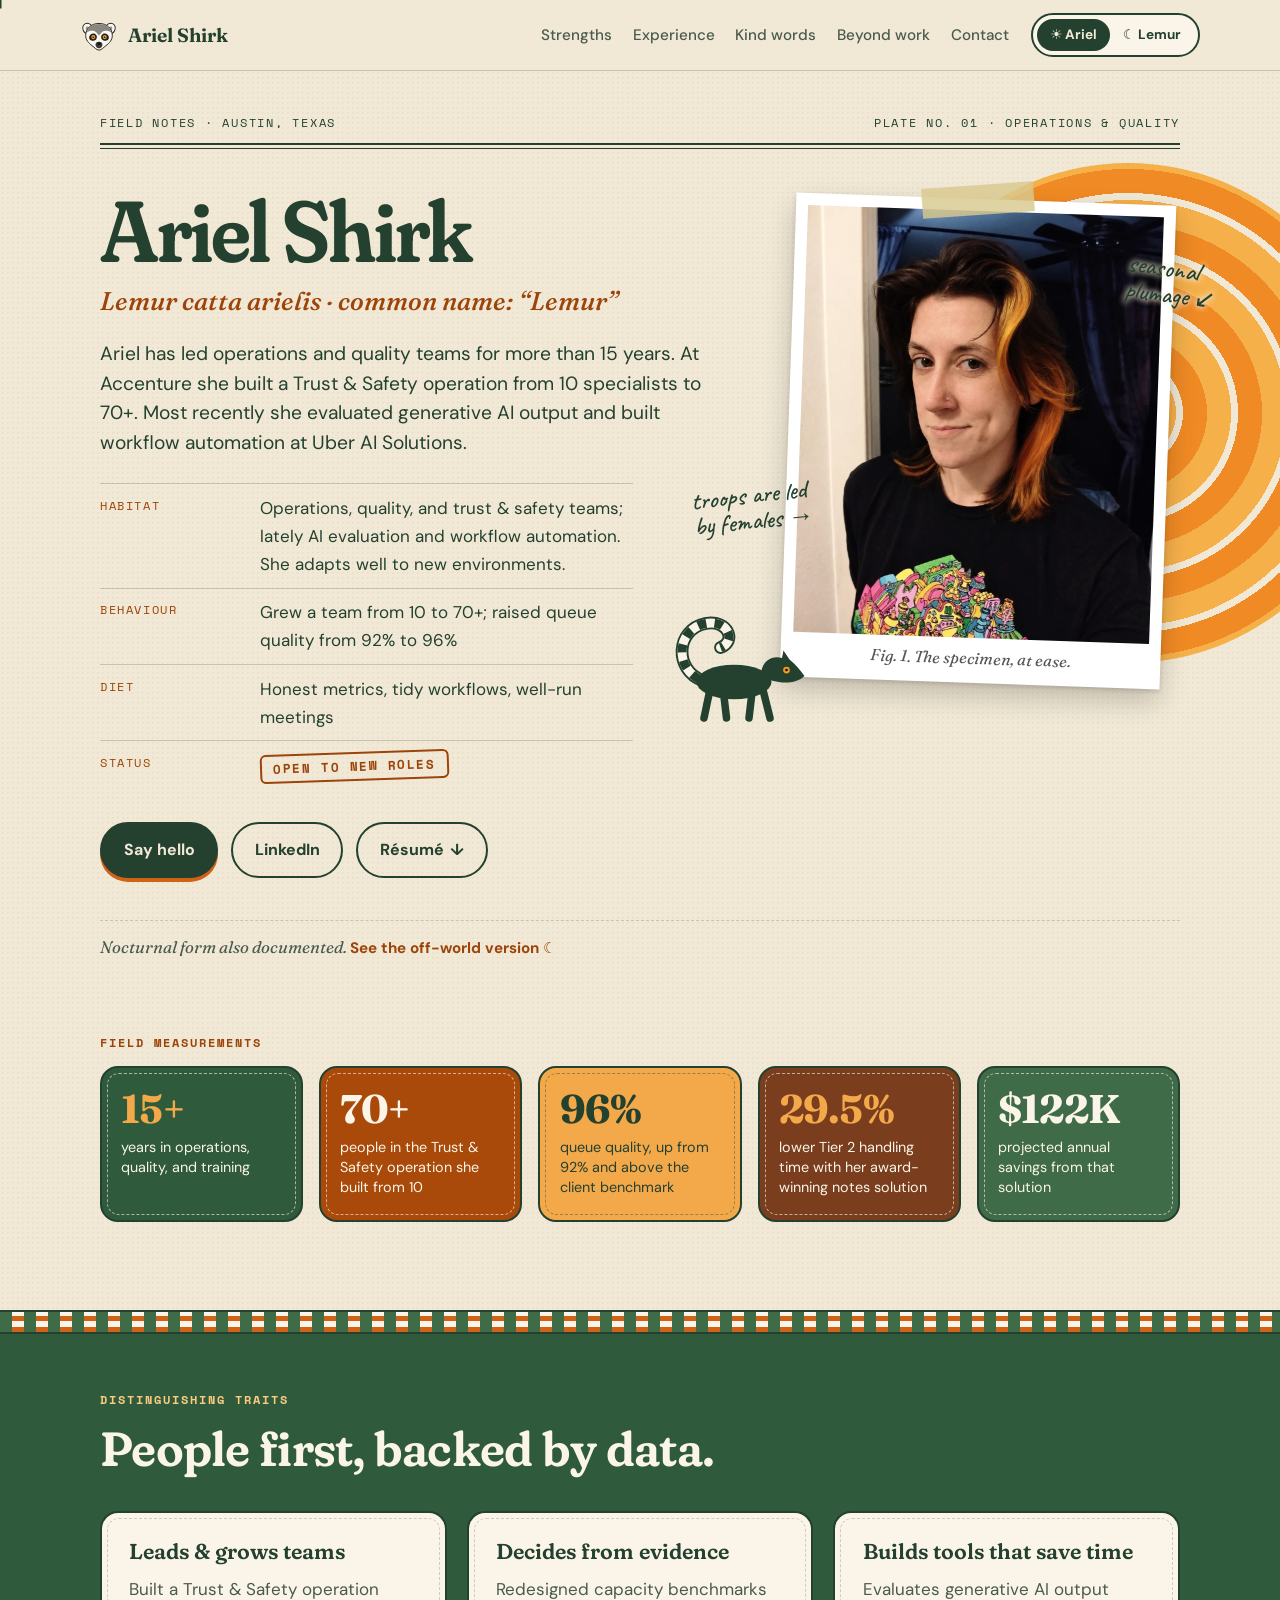
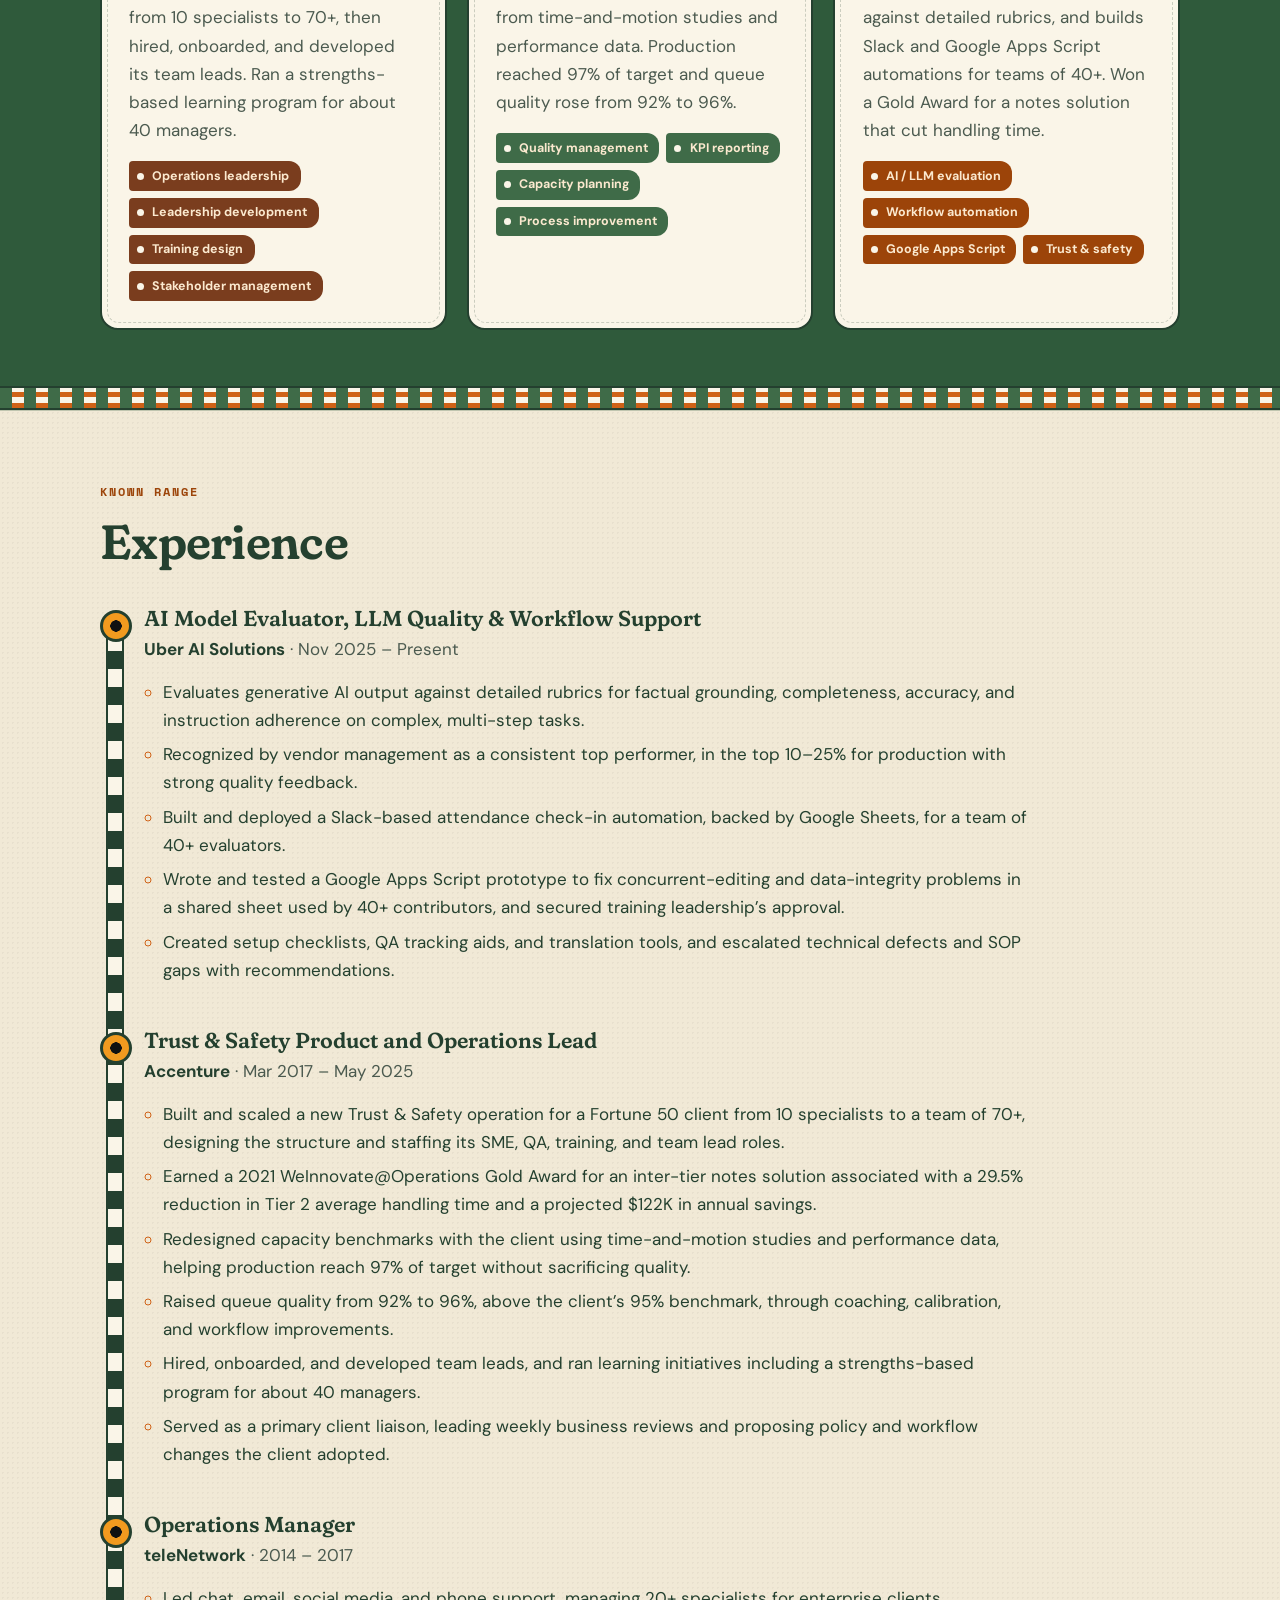
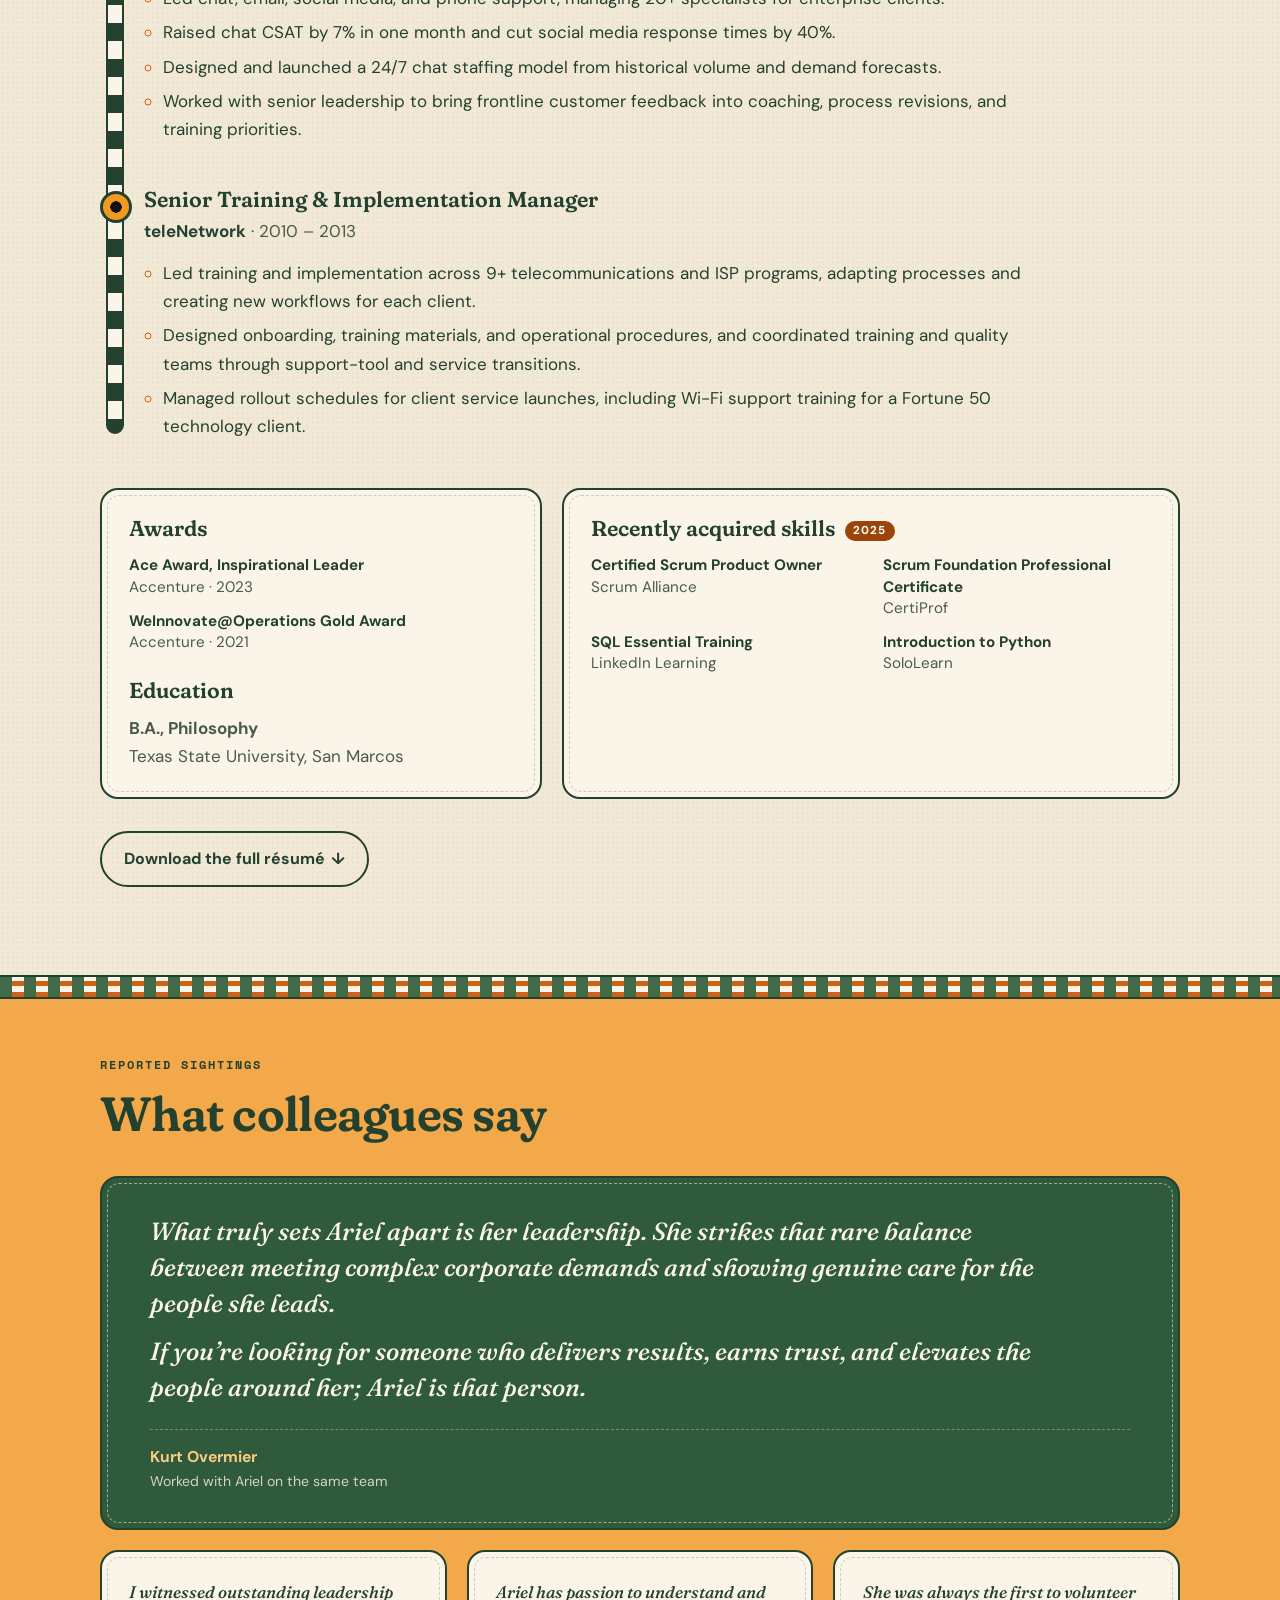
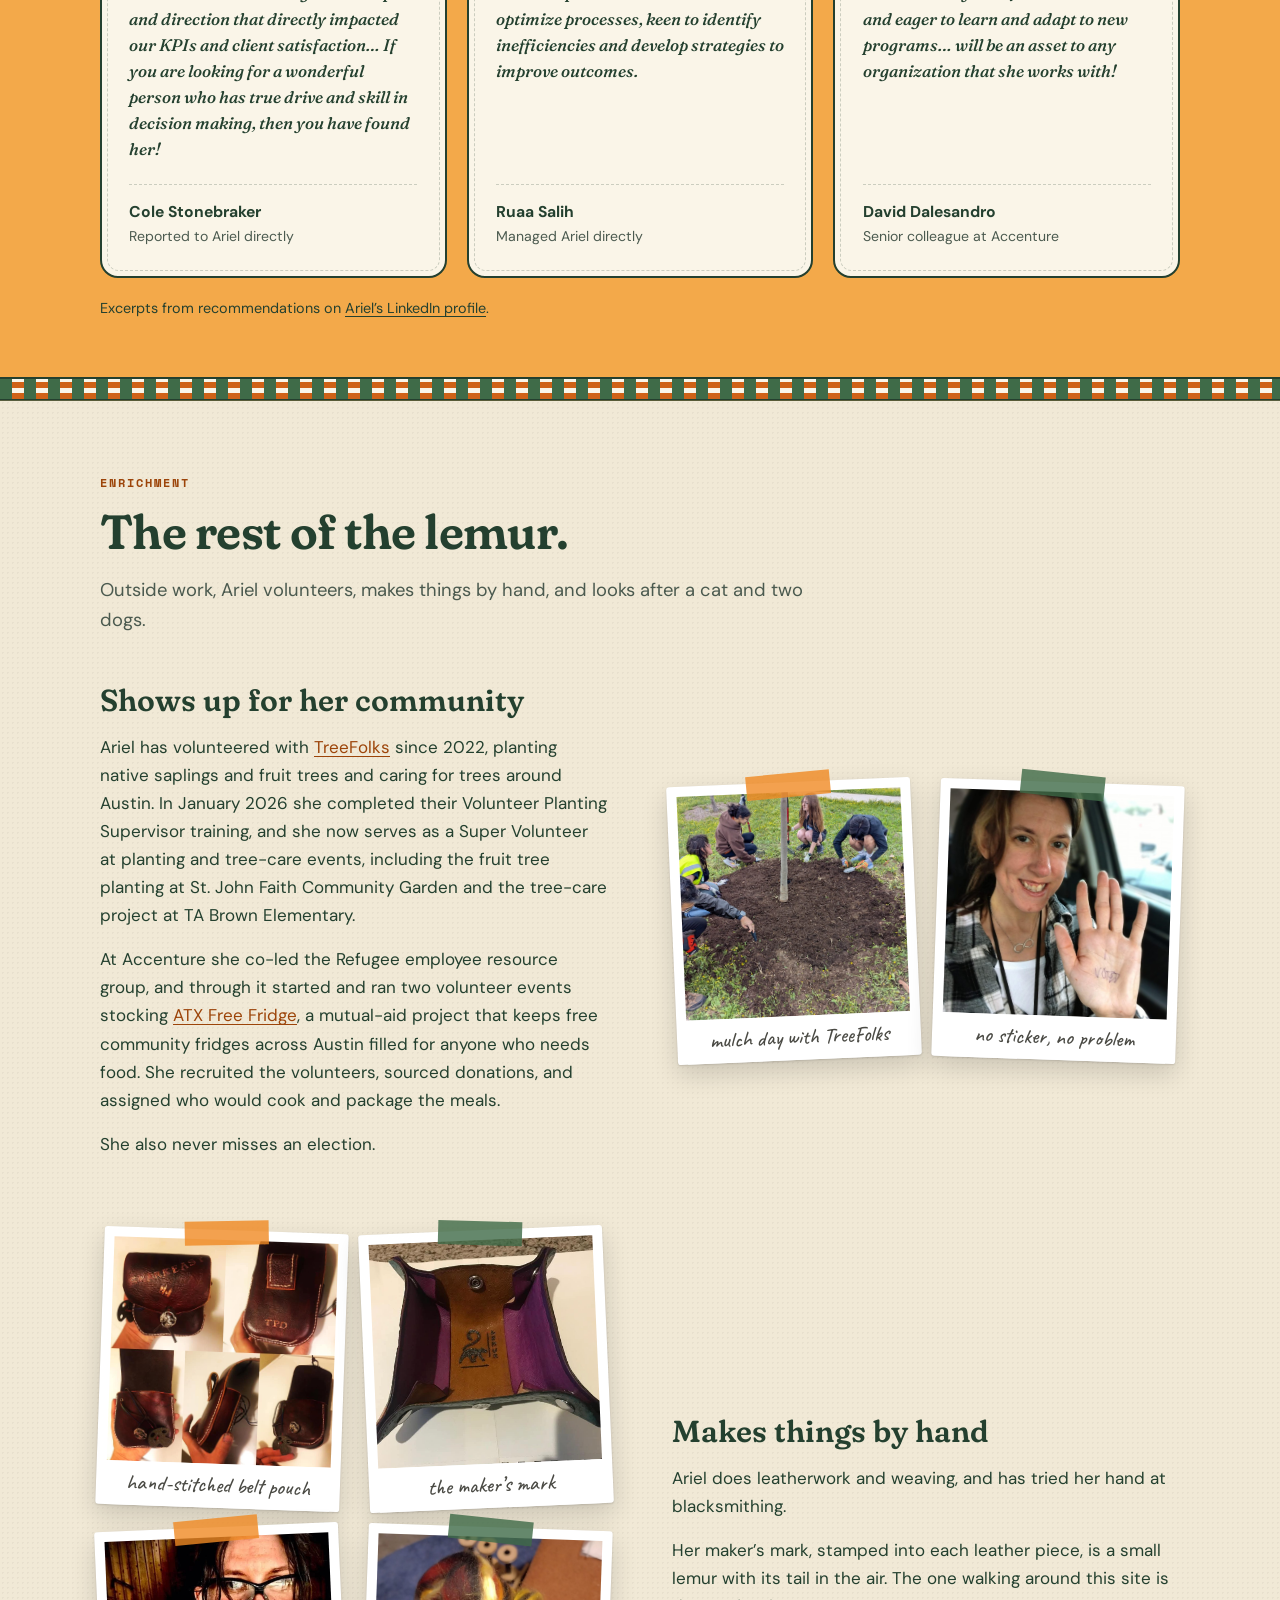
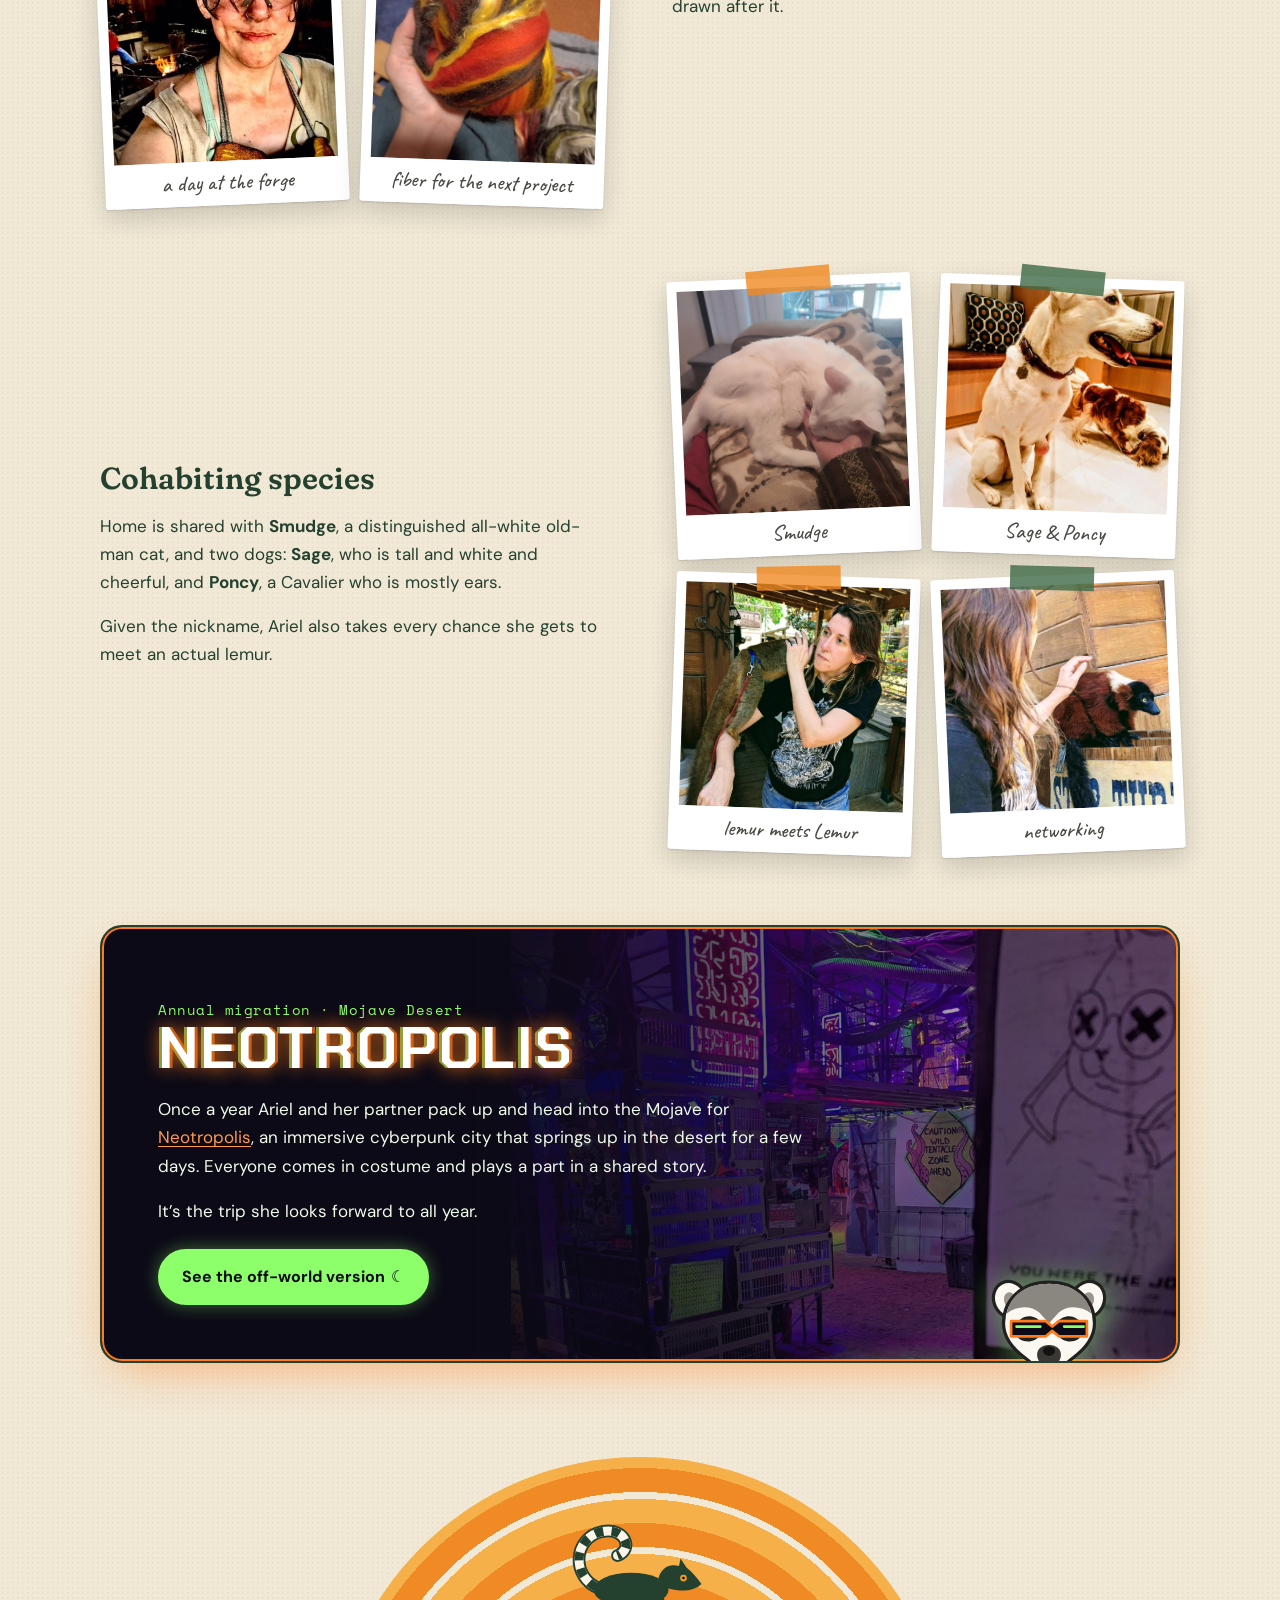
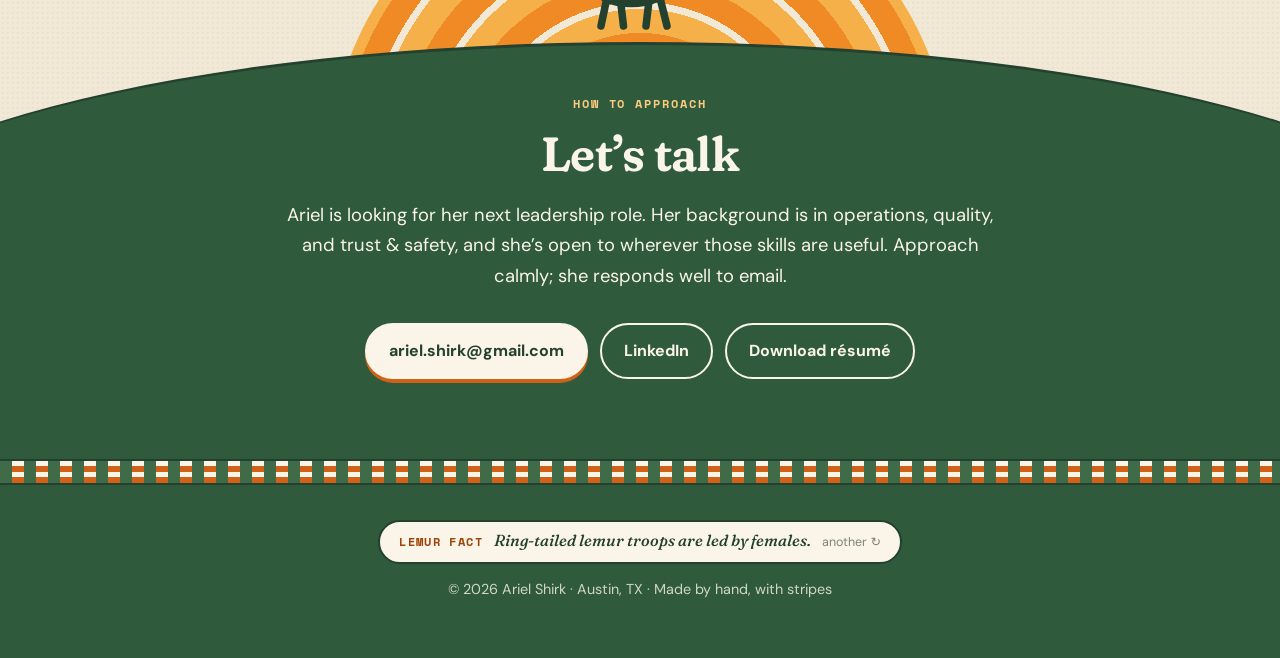
==== commit 9acf1a14: "Use the new portrait on the day side and the link preview card Co-Authored-By: Claude Fable 5.2 <nor" ====
--- a/index.html
+++ b/index.html
@@ -124,7 +124,7 @@
       <div class="hero__plate">
         <div class="tape" aria-hidden="true"></div>
         <figure class="taped">
-          <img src="images/ariel-portrait.jpg" alt="Ariel smiling, with dark hair and a bright orange streak, wearing a colorful illustrated t-shirt" width="975" height="1300">
+          <img src="images/ariel-portrait.jpg" alt="Ariel smiling, with dark hair and a bright orange streak, wearing a colorful illustrated t-shirt" width="1086" height="1448">
           <figcaption>Fig. 1. The specimen, at ease.</figcaption>
         </figure>
         <p class="scribble scribble--a" aria-hidden="true">seasonal plumage ↙</p>
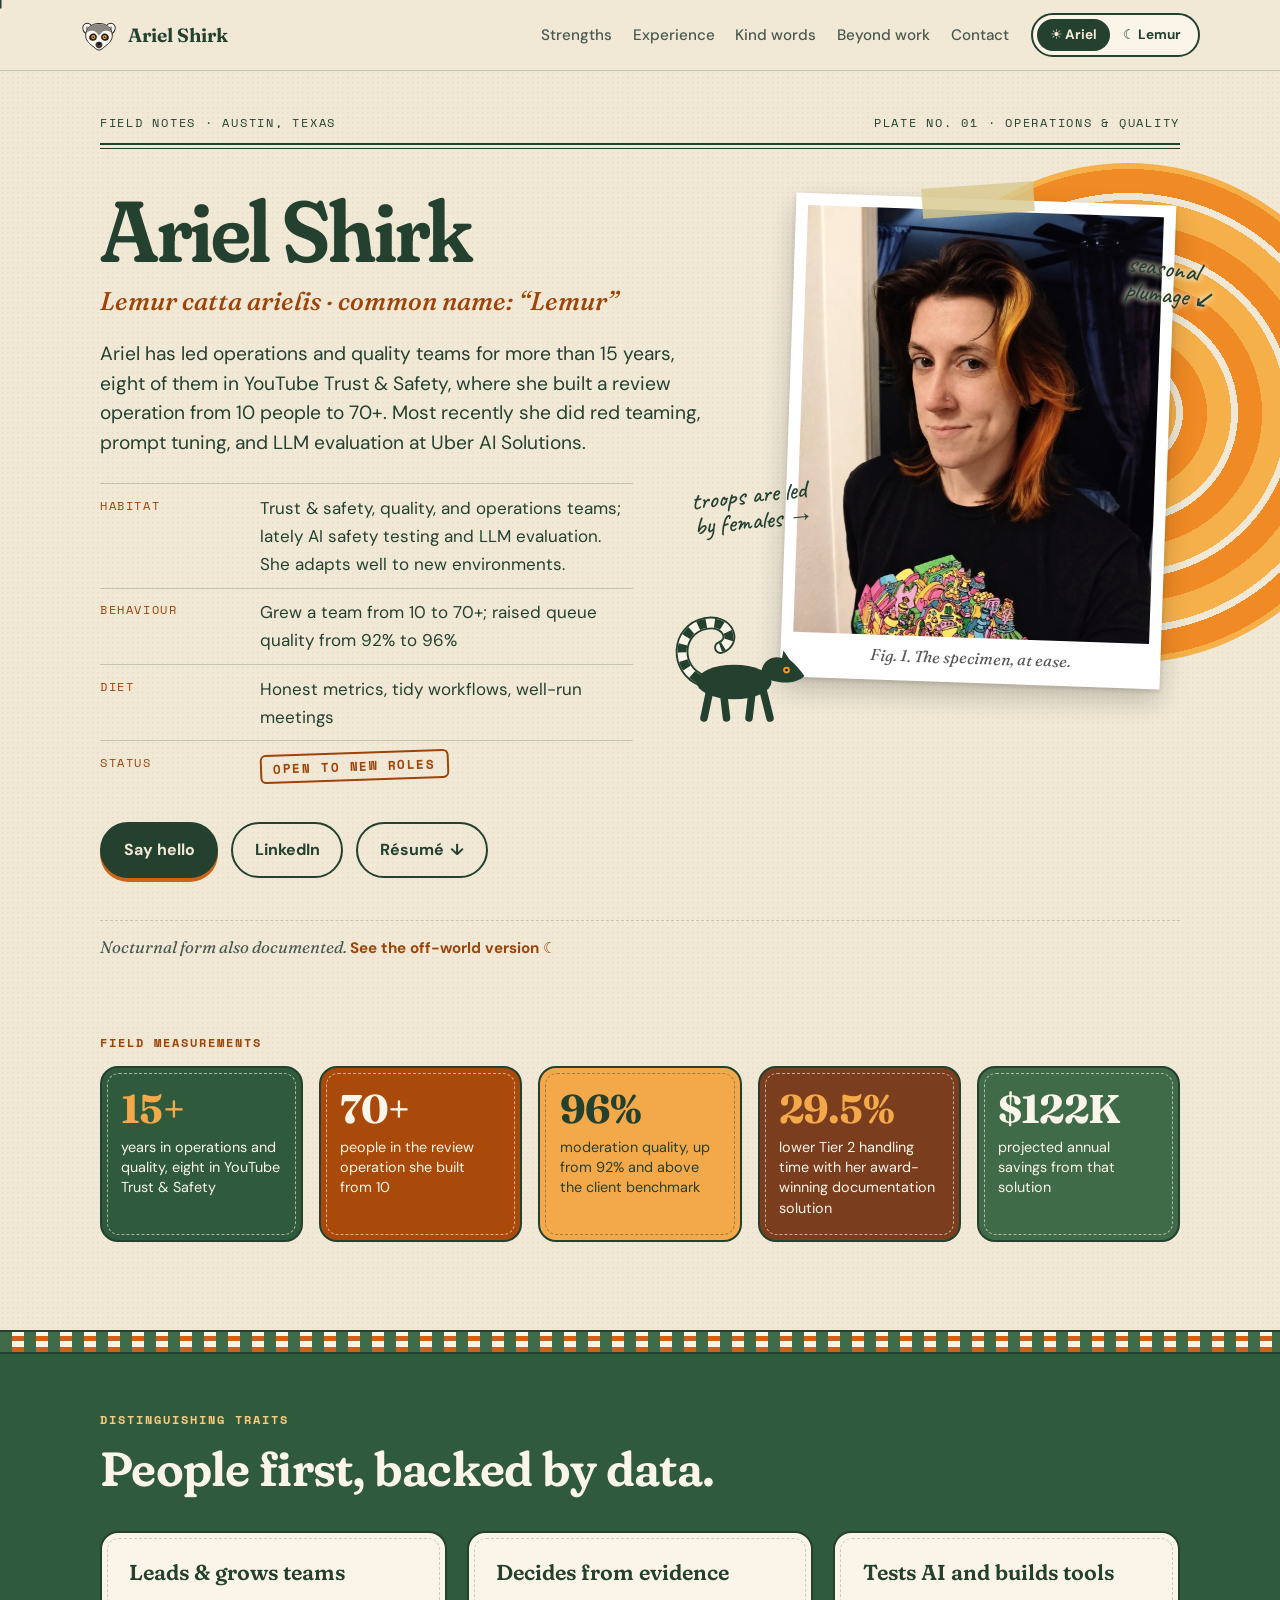
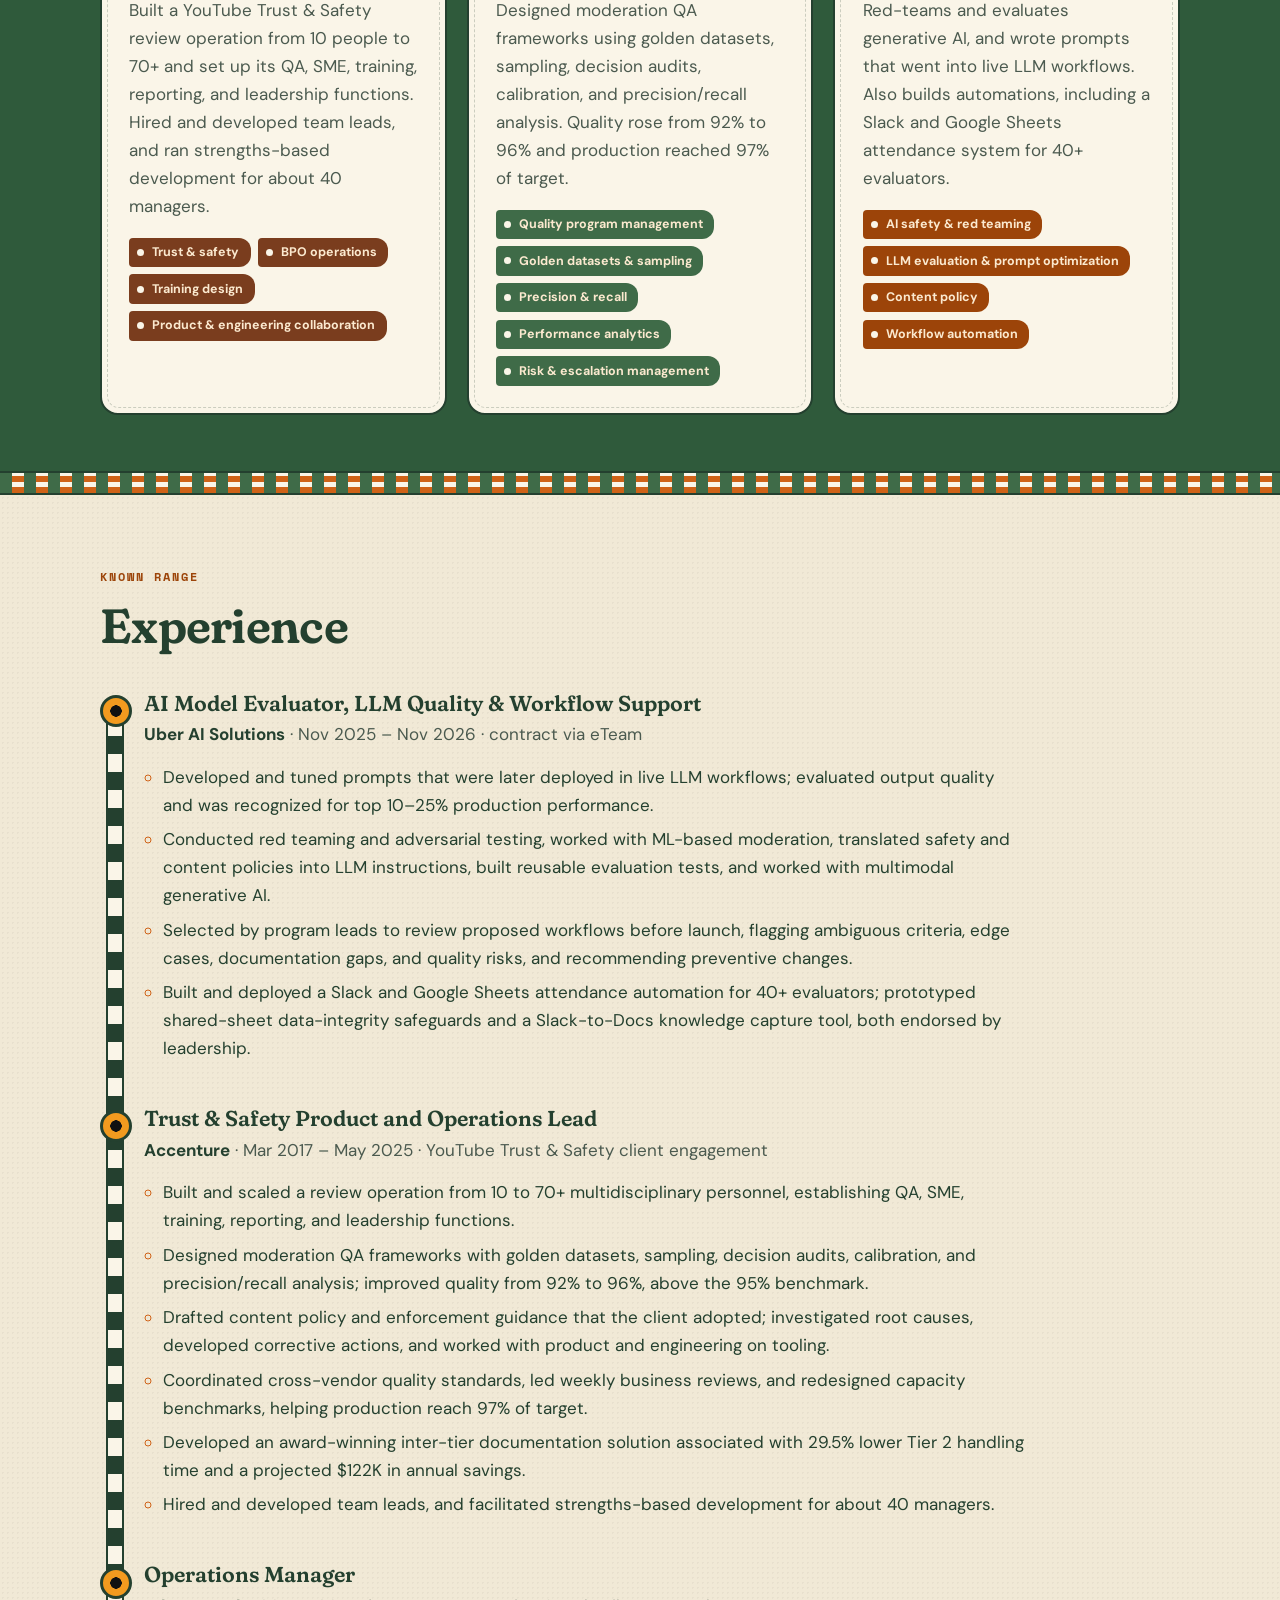
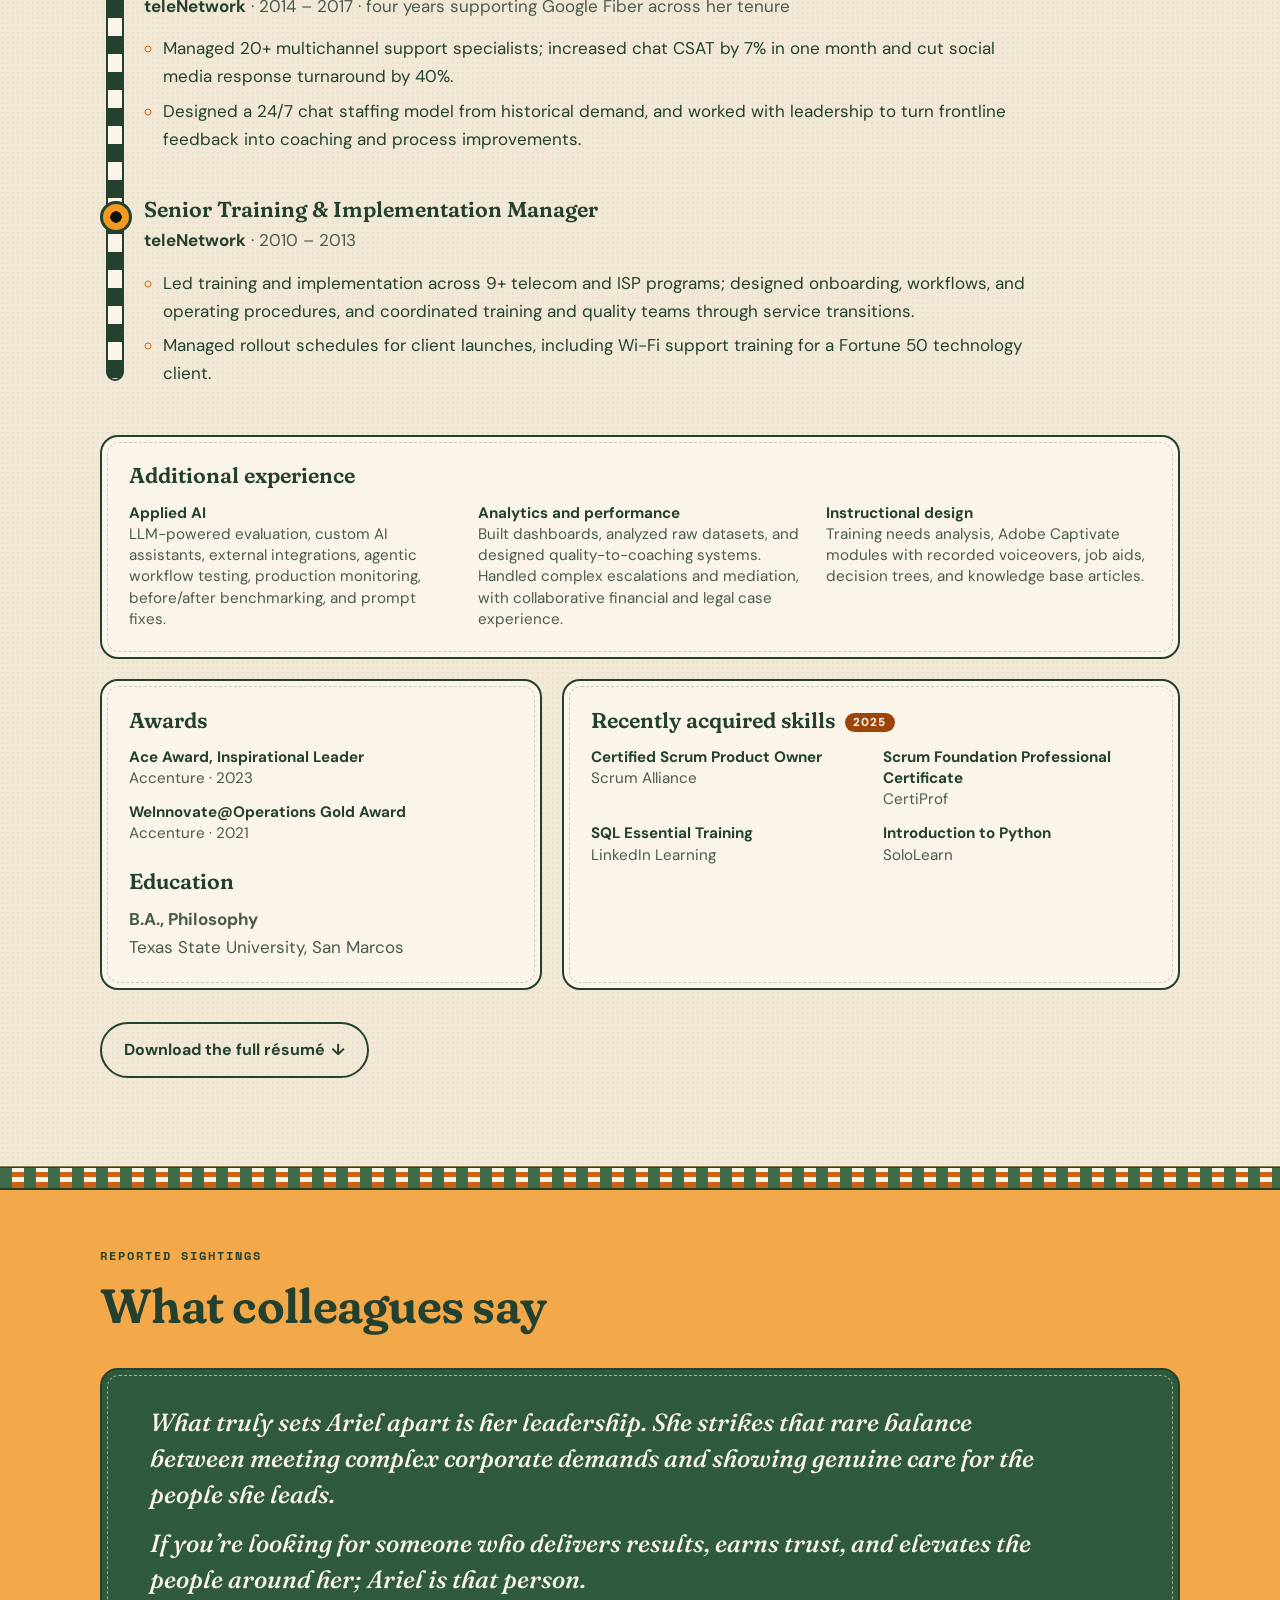
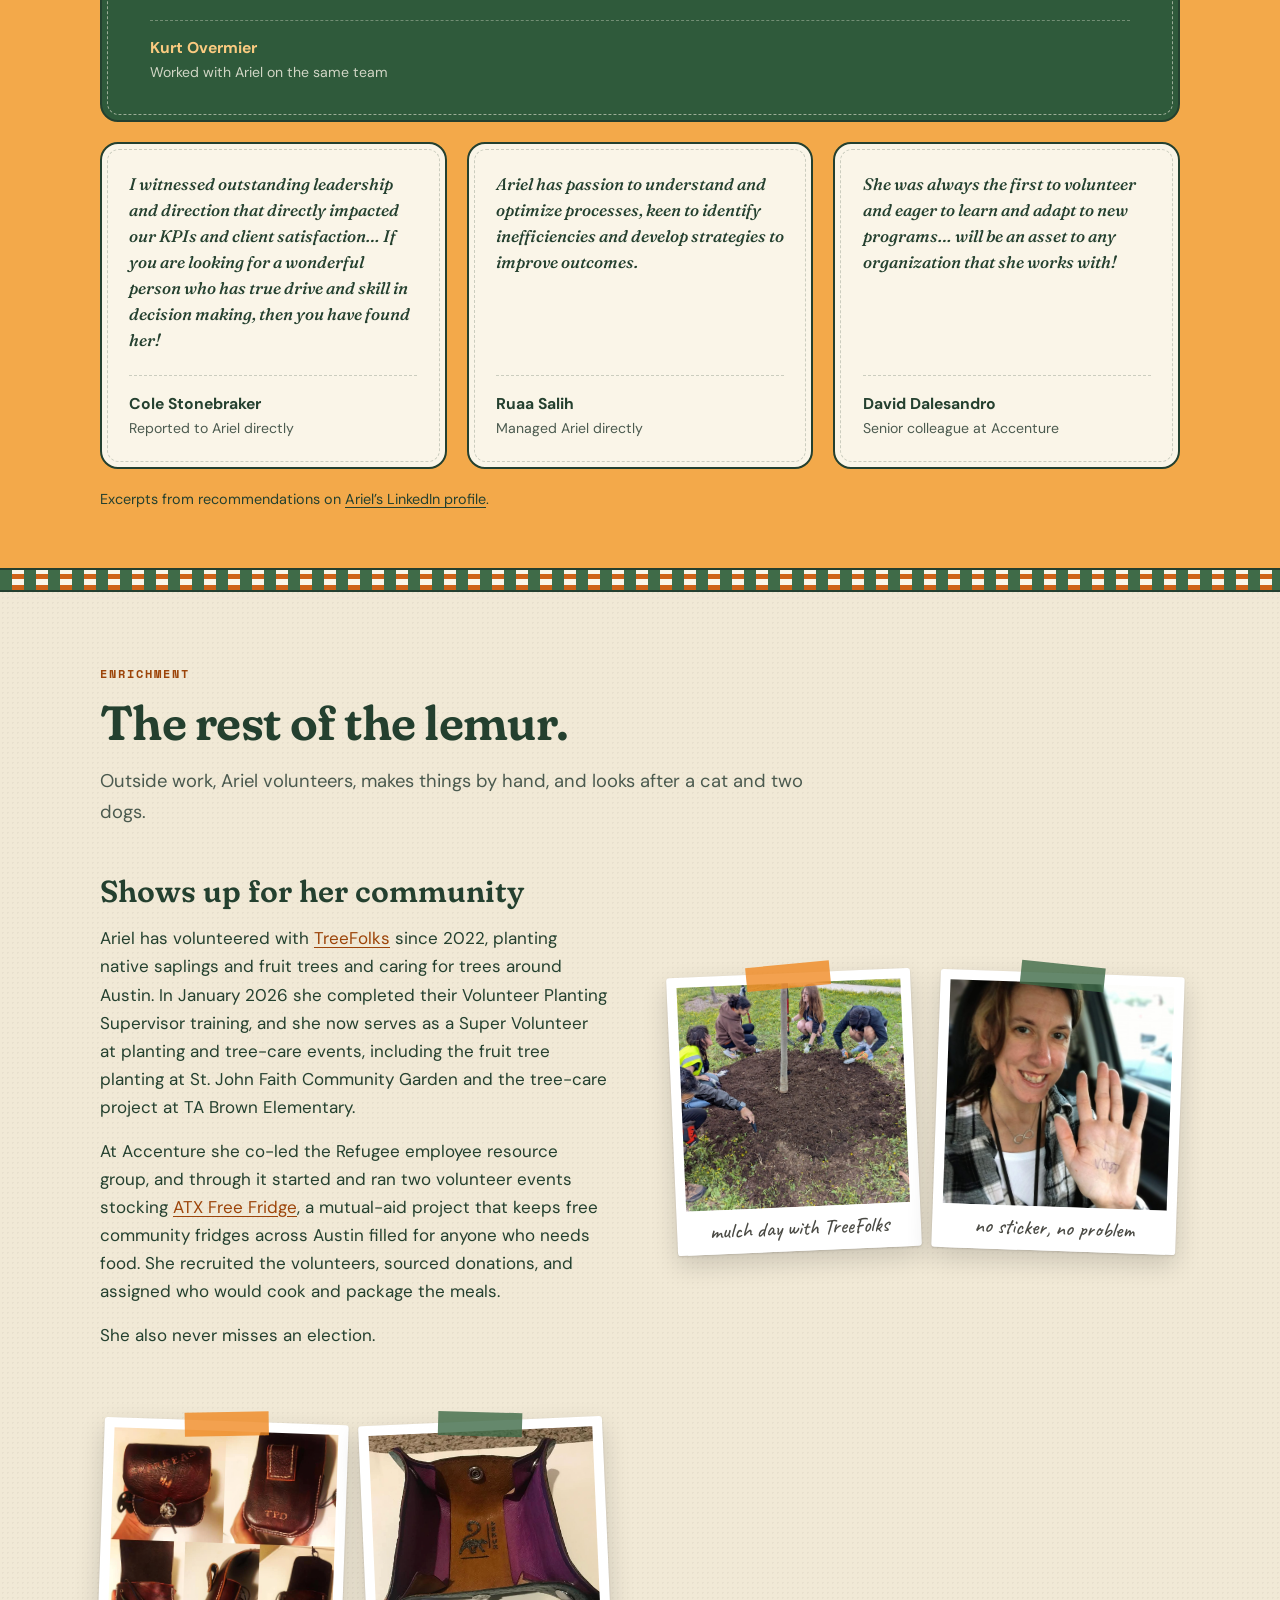
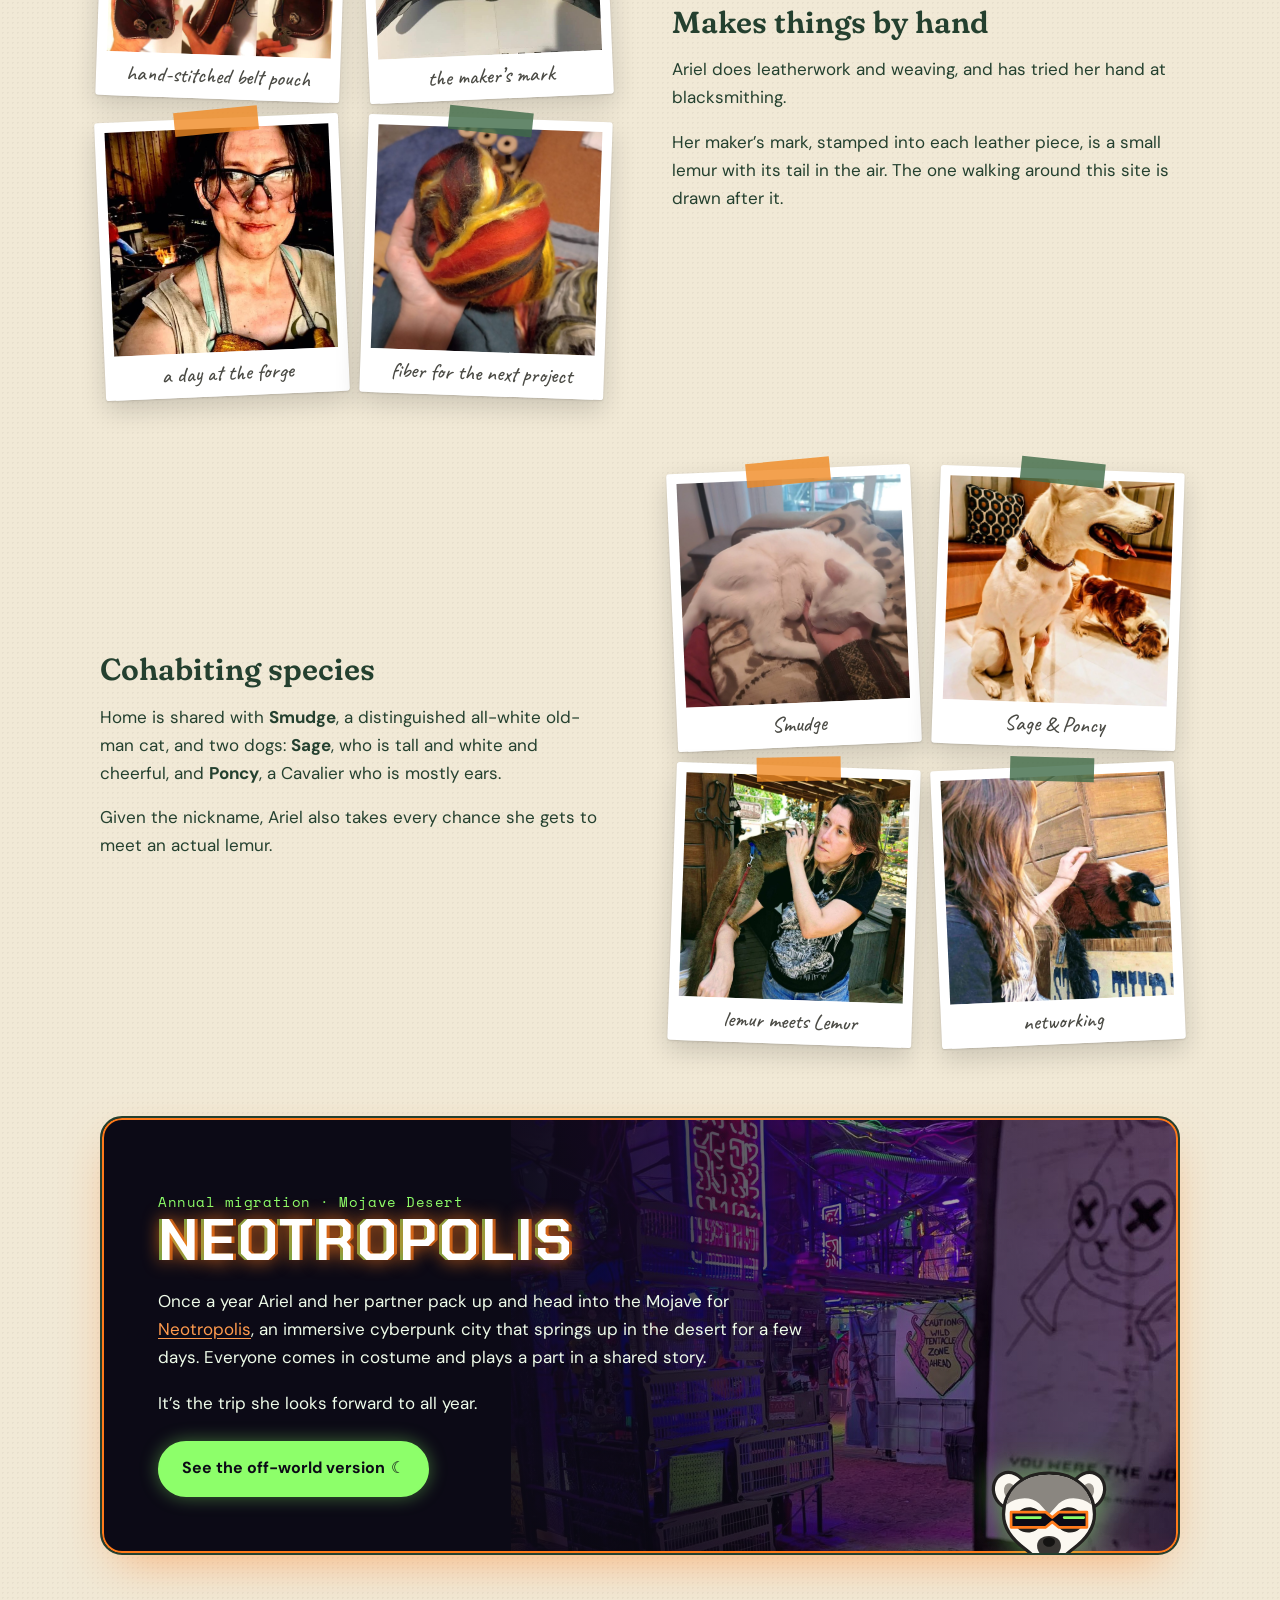
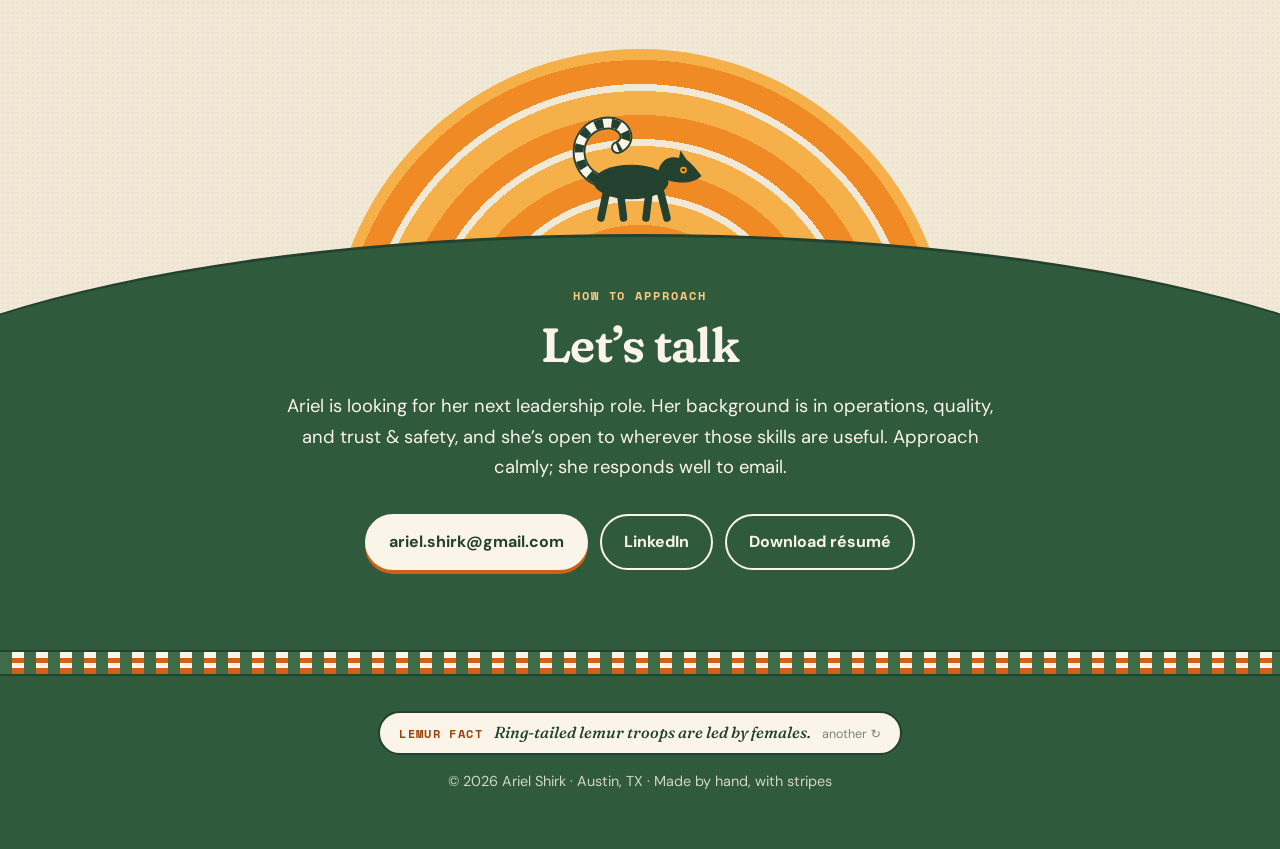
==== commit b2571a4a: "Update site and PDF from Ariel's universal 2026 résumé Names the YouTube Trust & Safety engagement, " ====
--- a/index.html
+++ b/index.html
@@ -4,9 +4,9 @@
   <meta charset="utf-8">
   <meta name="viewport" content="width=device-width, initial-scale=1">
   <title>Ariel Shirk · Operations &amp; Quality Leader</title>
-  <meta name="description" content="Field notes on Ariel Shirk, an operations and quality leader in Austin, TX with 15+ years in trust &amp; safety, support operations, and AI evaluation. Common name: Lemur.">
+  <meta name="description" content="Field notes on Ariel Shirk, an operations and quality leader in Austin, TX with 15+ years of experience, including eight in YouTube Trust &amp; Safety, plus AI safety testing and LLM evaluation. Common name: Lemur.">
   <meta property="og:title" content="Ariel Shirk · Operations &amp; Quality Leader">
-  <meta property="og:description" content="15+ years leading operations, quality, and trust &amp; safety teams, now working on AI evaluation and workflow automation. Common name: Lemur.">
+  <meta property="og:description" content="15+ years leading operations, quality, and trust &amp; safety teams, with hands-on AI safety testing and LLM evaluation. Common name: Lemur.">
   <meta property="og:type" content="website">
   <meta property="og:url" content="https://arielshirk.com/">
   <meta property="og:image" content="https://arielshirk.com/images/og-card.png">
@@ -107,9 +107,9 @@
       <div class="hero__text">
         <h1>Ariel Shirk</h1>
         <p class="latin"><i>Lemur catta arielis</i> · common name: “Lemur”</p>
-        <p class="lede">Ariel has led operations and quality teams for more than 15 years. At Accenture she built a Trust &amp; Safety operation from 10 specialists to 70+. Most recently she evaluated generative AI output and built workflow automation at Uber AI Solutions.</p>
+        <p class="lede">Ariel has led operations and quality teams for more than 15 years, eight of them in YouTube Trust &amp; Safety, where she built a review operation from 10 people to 70+. Most recently she did red teaming, prompt tuning, and LLM evaluation at Uber AI Solutions.</p>
         <dl class="specimen">
-          <div><dt>Habitat</dt><dd>Operations, quality, and trust &amp; safety teams; lately AI evaluation and workflow automation. She adapts well to new environments.</dd></div>
+          <div><dt>Habitat</dt><dd>Trust &amp; safety, quality, and operations teams; lately AI safety testing and LLM evaluation. She adapts well to new environments.</dd></div>
           <div><dt>Behaviour</dt><dd>Grew a team from 10 to 70+; raised queue quality from 92% to 96%</dd></div>
           <div><dt>Diet</dt><dd>Honest metrics, tidy workflows, well-run meetings</dd></div>
           <div><dt>Status</dt><dd><span class="stamp">Open to new roles</span></dd></div>
@@ -163,10 +163,10 @@
   <section class="section section--stats" aria-label="Career highlights in numbers">
     <p class="eyebrow"><span class="day-only">Field measurements</span><span class="night-only">// stats.log</span></p>
     <div class="stats">
-      <div class="stat"><b>15+</b><span>years in operations, quality, and training</span></div>
-      <div class="stat"><b>70+</b><span>people in the Trust &amp; Safety operation she built from 10</span></div>
-      <div class="stat"><b>96%</b><span>queue quality, up from 92% and above the client benchmark</span></div>
-      <div class="stat"><b>29.5%</b><span>lower Tier 2 handling time with her award-winning notes solution</span></div>
+      <div class="stat"><b>15+</b><span>years in operations and quality, eight in YouTube Trust &amp; Safety</span></div>
+      <div class="stat"><b>70+</b><span>people in the review operation she built from 10</span></div>
+      <div class="stat"><b>96%</b><span>moderation quality, up from 92% and above the client benchmark</span></div>
+      <div class="stat"><b>29.5%</b><span>lower Tier 2 handling time with her award-winning documentation solution</span></div>
       <div class="stat"><b>$122K</b><span>projected annual savings from that solution</span></div>
     </div>
   </section>
@@ -178,18 +178,18 @@
     <div class="cards">
       <article class="card">
         <h3>Leads &amp; grows teams</h3>
-        <p>Built a Trust &amp; Safety operation from 10 specialists to 70+, then hired, onboarded, and developed its team leads. Ran a strengths-based learning program for about 40 managers.</p>
-        <ul class="tags"><li>Operations leadership</li><li>Leadership development</li><li>Training design</li><li>Stakeholder management</li></ul>
+        <p>Built a YouTube Trust &amp; Safety review operation from 10 people to 70+ and set up its QA, SME, training, reporting, and leadership functions. Hired and developed team leads, and ran strengths-based development for about 40 managers.</p>
+        <ul class="tags"><li>Trust &amp; safety</li><li>BPO operations</li><li>Training design</li><li>Product &amp; engineering collaboration</li></ul>
       </article>
       <article class="card">
         <h3>Decides from evidence</h3>
-        <p>Redesigned capacity benchmarks from time-and-motion studies and performance data. Production reached 97% of target and queue quality rose from 92% to 96%.</p>
-        <ul class="tags"><li>Quality management</li><li>KPI reporting</li><li>Capacity planning</li><li>Process improvement</li></ul>
+        <p>Designed moderation QA frameworks using golden datasets, sampling, decision audits, calibration, and precision/recall analysis. Quality rose from 92% to 96% and production reached 97% of target.</p>
+        <ul class="tags"><li>Quality program management</li><li>Golden datasets &amp; sampling</li><li>Precision &amp; recall</li><li>Performance analytics</li><li>Risk &amp; escalation management</li></ul>
       </article>
       <article class="card">
-        <h3>Builds tools that save time</h3>
-        <p>Evaluates generative AI output against detailed rubrics, and builds Slack and Google Apps Script automations for teams of 40+. Won a Gold Award for a notes solution that cut handling time.</p>
-        <ul class="tags"><li>AI / LLM evaluation</li><li>Workflow automation</li><li>Google Apps Script</li><li>Trust &amp; safety</li></ul>
+        <h3>Tests AI and builds tools</h3>
+        <p>Red-teams and evaluates generative AI, and wrote prompts that went into live LLM workflows. Also builds automations, including a Slack and Google Sheets attendance system for 40+ evaluators.</p>
+        <ul class="tags"><li>AI safety &amp; red teaming</li><li>LLM evaluation &amp; prompt optimization</li><li>Content policy</li><li>Workflow automation</li></ul>
       </article>
     </div>
   </section>
@@ -202,49 +202,53 @@
     <ol class="timeline">
       <li class="job">
         <h3>AI Model Evaluator, LLM Quality &amp; Workflow Support</h3>
-        <p class="job__meta"><strong>Uber AI Solutions</strong> · Nov 2025 – Present</p>
+        <p class="job__meta"><strong>Uber AI Solutions</strong> · Nov 2025 – Nov 2026 · contract via eTeam</p>
         <ul>
-          <li>Evaluates generative AI output against detailed rubrics for factual grounding, completeness, accuracy, and instruction adherence on complex, multi-step tasks.</li>
-          <li>Recognized by vendor management as a consistent top performer, in the top 10–25% for production with strong quality feedback.</li>
-          <li>Built and deployed a Slack-based attendance check-in automation, backed by Google Sheets, for a team of 40+ evaluators.</li>
-          <li>Wrote and tested a Google Apps Script prototype to fix concurrent-editing and data-integrity problems in a shared sheet used by 40+ contributors, and secured training leadership’s approval.</li>
-          <li>Created setup checklists, QA tracking aids, and translation tools, and escalated technical defects and SOP gaps with recommendations.</li>
+          <li>Developed and tuned prompts that were later deployed in live LLM workflows; evaluated output quality and was recognized for top 10–25% production performance.</li>
+          <li>Conducted red teaming and adversarial testing, worked with ML-based moderation, translated safety and content policies into LLM instructions, built reusable evaluation tests, and worked with multimodal generative AI.</li>
+          <li>Selected by program leads to review proposed workflows before launch, flagging ambiguous criteria, edge cases, documentation gaps, and quality risks, and recommending preventive changes.</li>
+          <li>Built and deployed a Slack and Google Sheets attendance automation for 40+ evaluators; prototyped shared-sheet data-integrity safeguards and a Slack-to-Docs knowledge capture tool, both endorsed by leadership.</li>
         </ul>
       </li>
       <li class="job">
         <h3>Trust &amp; Safety Product and Operations Lead</h3>
-        <p class="job__meta"><strong>Accenture</strong> · Mar 2017 – May 2025</p>
+        <p class="job__meta"><strong>Accenture</strong> · Mar 2017 – May 2025 · YouTube Trust &amp; Safety client engagement</p>
         <ul>
-          <li>Built and scaled a new Trust &amp; Safety operation for a Fortune 50 client from 10 specialists to a team of 70+, designing the structure and staffing its SME, QA, training, and team lead roles.</li>
-          <li>Earned a 2021 WeInnovate@Operations Gold Award for an inter-tier notes solution associated with a 29.5% reduction in Tier 2 average handling time and a projected $122K in annual savings.</li>
-          <li>Redesigned capacity benchmarks with the client using time-and-motion studies and performance data, helping production reach 97% of target without sacrificing quality.</li>
-          <li>Raised queue quality from 92% to 96%, above the client’s 95% benchmark, through coaching, calibration, and workflow improvements.</li>
-          <li>Hired, onboarded, and developed team leads, and ran learning initiatives including a strengths-based program for about 40 managers.</li>
-          <li>Served as a primary client liaison, leading weekly business reviews and proposing policy and workflow changes the client adopted.</li>
+          <li>Built and scaled a review operation from 10 to 70+ multidisciplinary personnel, establishing QA, SME, training, reporting, and leadership functions.</li>
+          <li>Designed moderation QA frameworks with golden datasets, sampling, decision audits, calibration, and precision/recall analysis; improved quality from 92% to 96%, above the 95% benchmark.</li>
+          <li>Drafted content policy and enforcement guidance that the client adopted; investigated root causes, developed corrective actions, and worked with product and engineering on tooling.</li>
+          <li>Coordinated cross-vendor quality standards, led weekly business reviews, and redesigned capacity benchmarks, helping production reach 97% of target.</li>
+          <li>Developed an award-winning inter-tier documentation solution associated with 29.5% lower Tier 2 handling time and a projected $122K in annual savings.</li>
+          <li>Hired and developed team leads, and facilitated strengths-based development for about 40 managers.</li>
         </ul>
       </li>
       <li class="job">
         <h3>Operations Manager</h3>
-        <p class="job__meta"><strong>teleNetwork</strong> · 2014 – 2017</p>
+        <p class="job__meta"><strong>teleNetwork</strong> · 2014 – 2017 · four years supporting Google Fiber across her tenure</p>
         <ul>
-          <li>Led chat, email, social media, and phone support, managing 20+ specialists for enterprise clients.</li>
-          <li>Raised chat CSAT by 7% in one month and cut social media response times by 40%.</li>
-          <li>Designed and launched a 24/7 chat staffing model from historical volume and demand forecasts.</li>
-          <li>Worked with senior leadership to bring frontline customer feedback into coaching, process revisions, and training priorities.</li>
+          <li>Managed 20+ multichannel support specialists; increased chat CSAT by 7% in one month and cut social media response turnaround by 40%.</li>
+          <li>Designed a 24/7 chat staffing model from historical demand, and worked with leadership to turn frontline feedback into coaching and process improvements.</li>
         </ul>
       </li>
       <li class="job">
         <h3>Senior Training &amp; Implementation Manager</h3>
         <p class="job__meta"><strong>teleNetwork</strong> · 2010 – 2013</p>
         <ul>
-          <li>Led training and implementation across 9+ telecommunications and ISP programs, adapting processes and creating new workflows for each client.</li>
-          <li>Designed onboarding, training materials, and operational procedures, and coordinated training and quality teams through support-tool and service transitions.</li>
-          <li>Managed rollout schedules for client service launches, including Wi-Fi support training for a Fortune 50 technology client.</li>
+          <li>Led training and implementation across 9+ telecom and ISP programs; designed onboarding, workflows, and operating procedures, and coordinated training and quality teams through service transitions.</li>
+          <li>Managed rollout schedules for client launches, including Wi-Fi support training for a Fortune 50 technology client.</li>
         </ul>
       </li>
     </ol>
 
     <div class="learning">
+      <div class="card card--wide">
+        <h3>Additional experience</h3>
+        <ul class="certs certs--three">
+          <li><strong>Applied AI</strong> LLM-powered evaluation, custom AI assistants, external integrations, agentic workflow testing, production monitoring, before/after benchmarking, and prompt fixes.</li>
+          <li><strong>Analytics and performance</strong> Built dashboards, analyzed raw datasets, and designed quality-to-coaching systems. Handled complex escalations and mediation, with collaborative financial and legal case experience.</li>
+          <li><strong>Instructional design</strong> Training needs analysis, Adobe Captivate modules with recorded voiceovers, job aids, decision trees, and knowledge base articles.</li>
+        </ul>
+      </div>
       <div class="card">
         <h3>Awards</h3>
         <ul class="certs certs--one">
--- a/styles.css
+++ b/styles.css
@@ -569,3 +569,7 @@
 
 /* keep the specimen table clear of the handwritten note and the walking lemur beside the photo */
 @media (min-width: 961px) { .specimen { margin-right: 4.500rem; } }
+
+.card--wide { grid-column: 1 / -1; }
+.certs--three { grid-template-columns: repeat(3, 1fr); }
+@media (max-width: 960px) { .certs--three { grid-template-columns: 1fr; } }
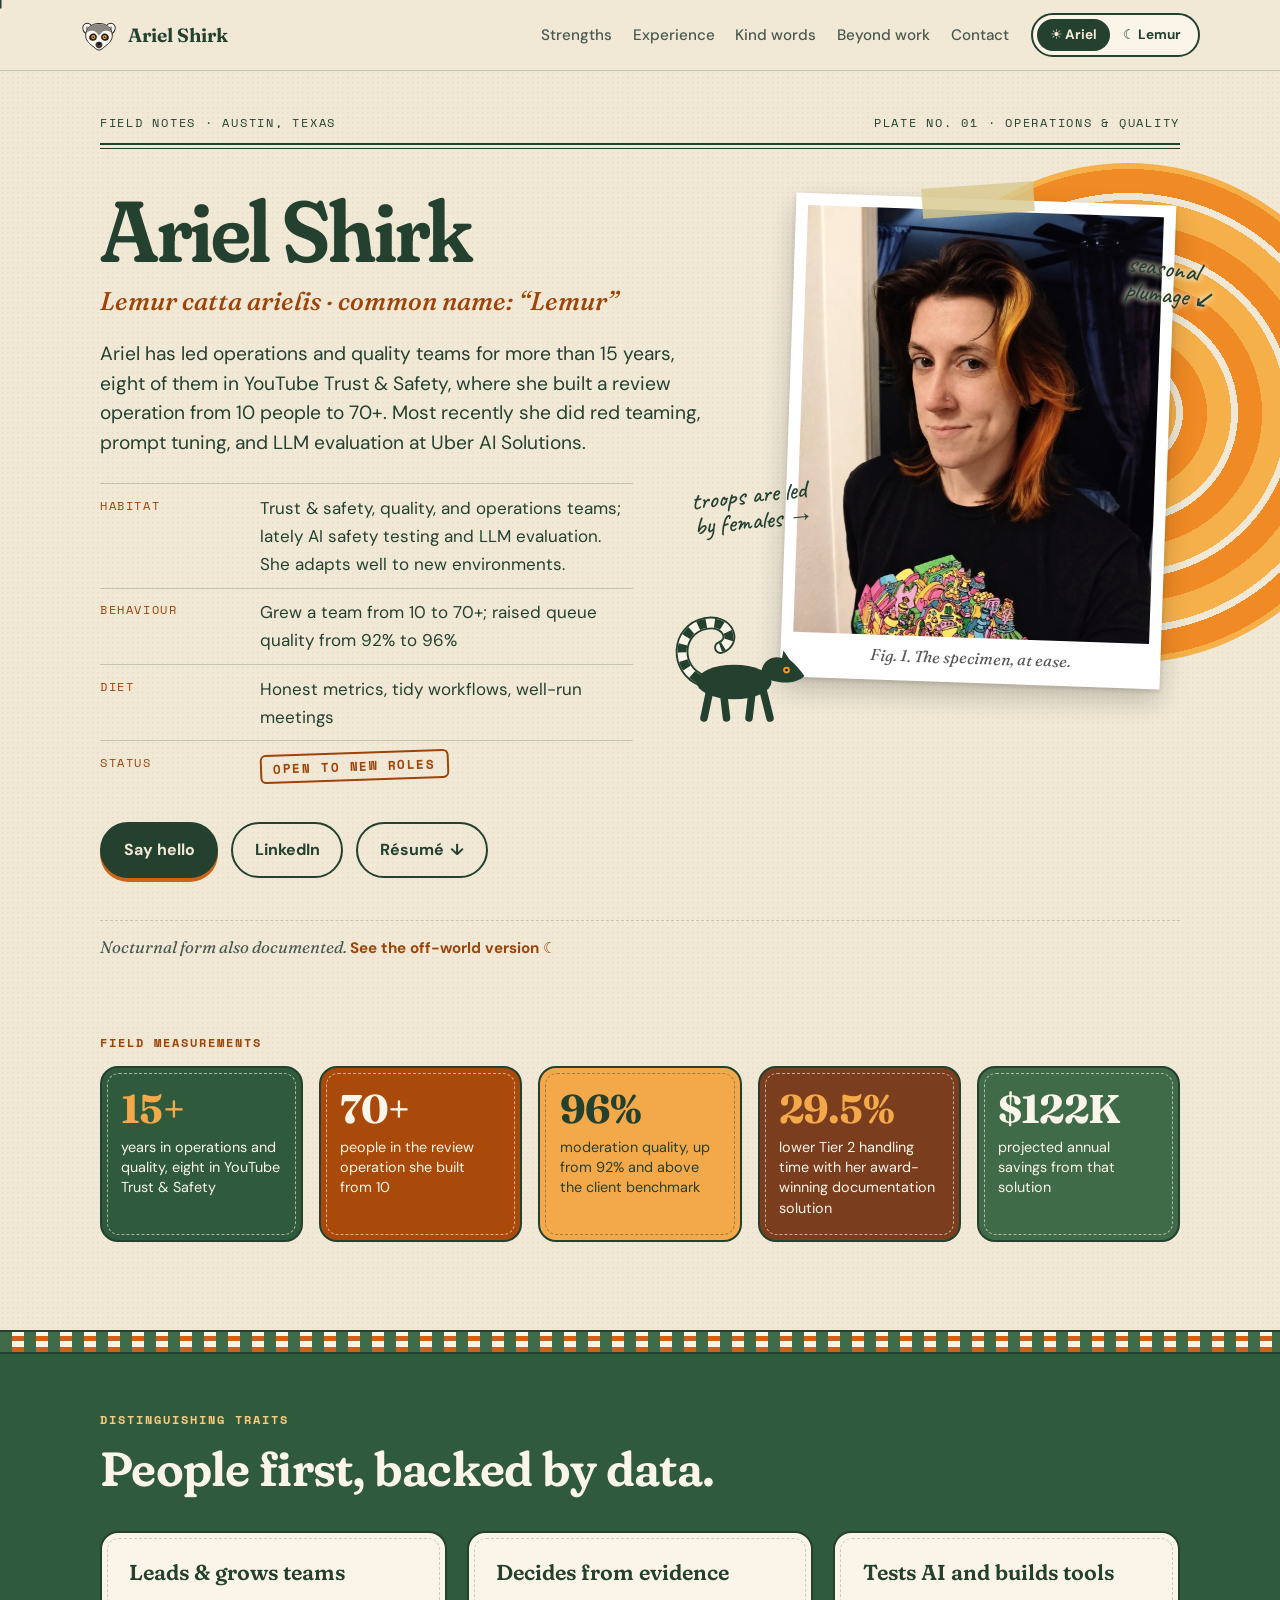
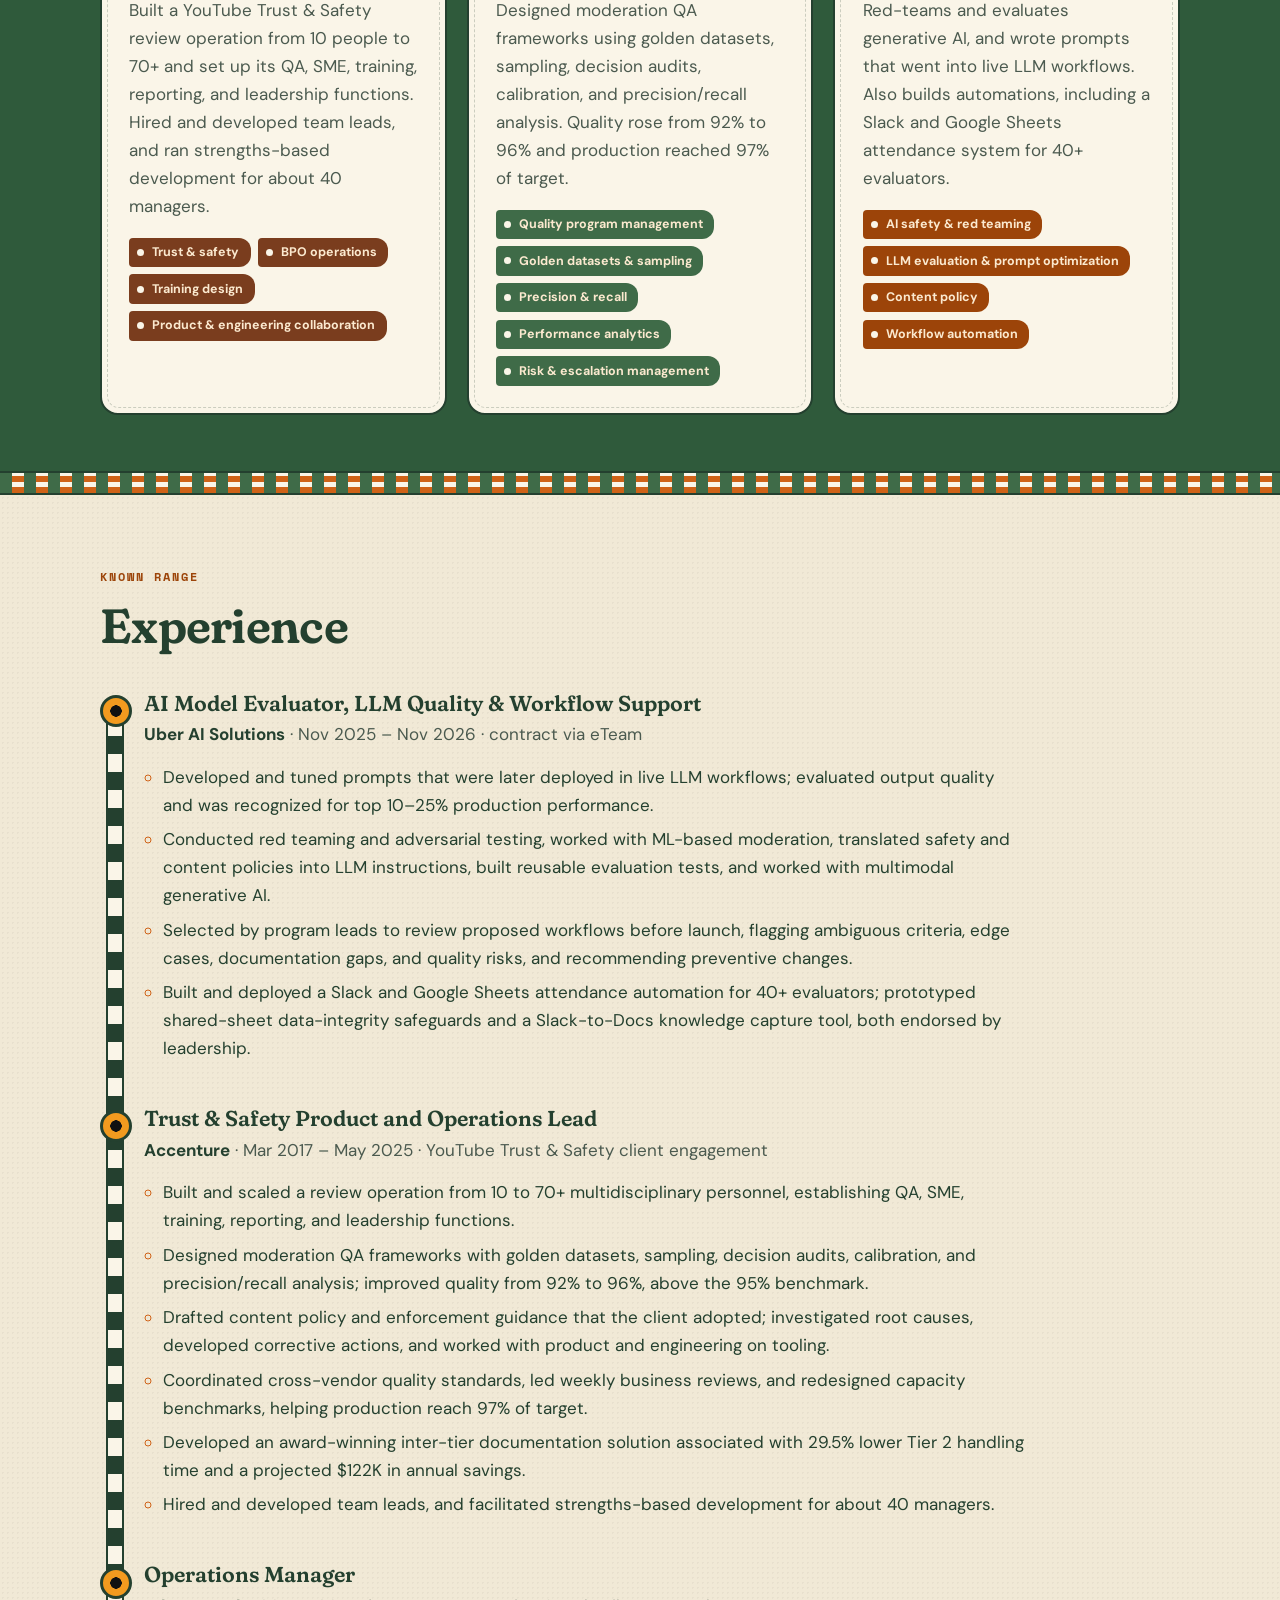
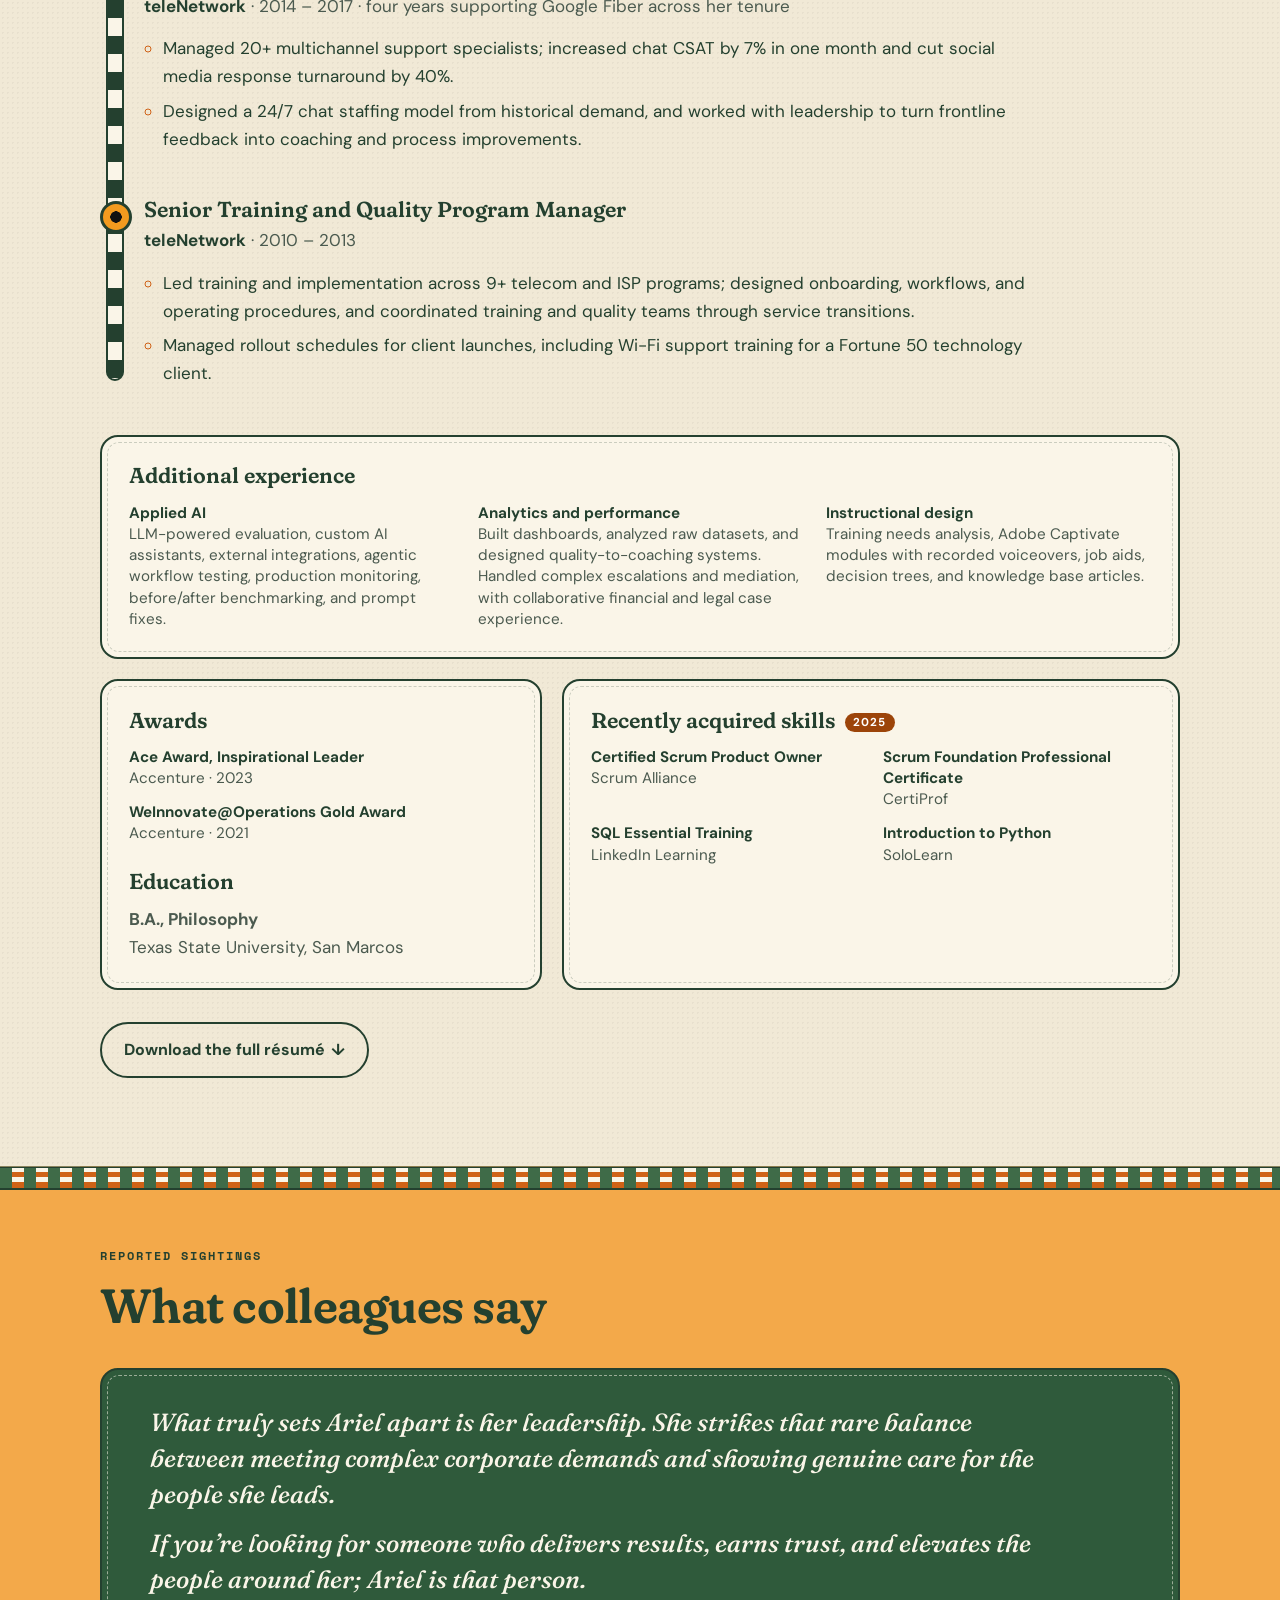
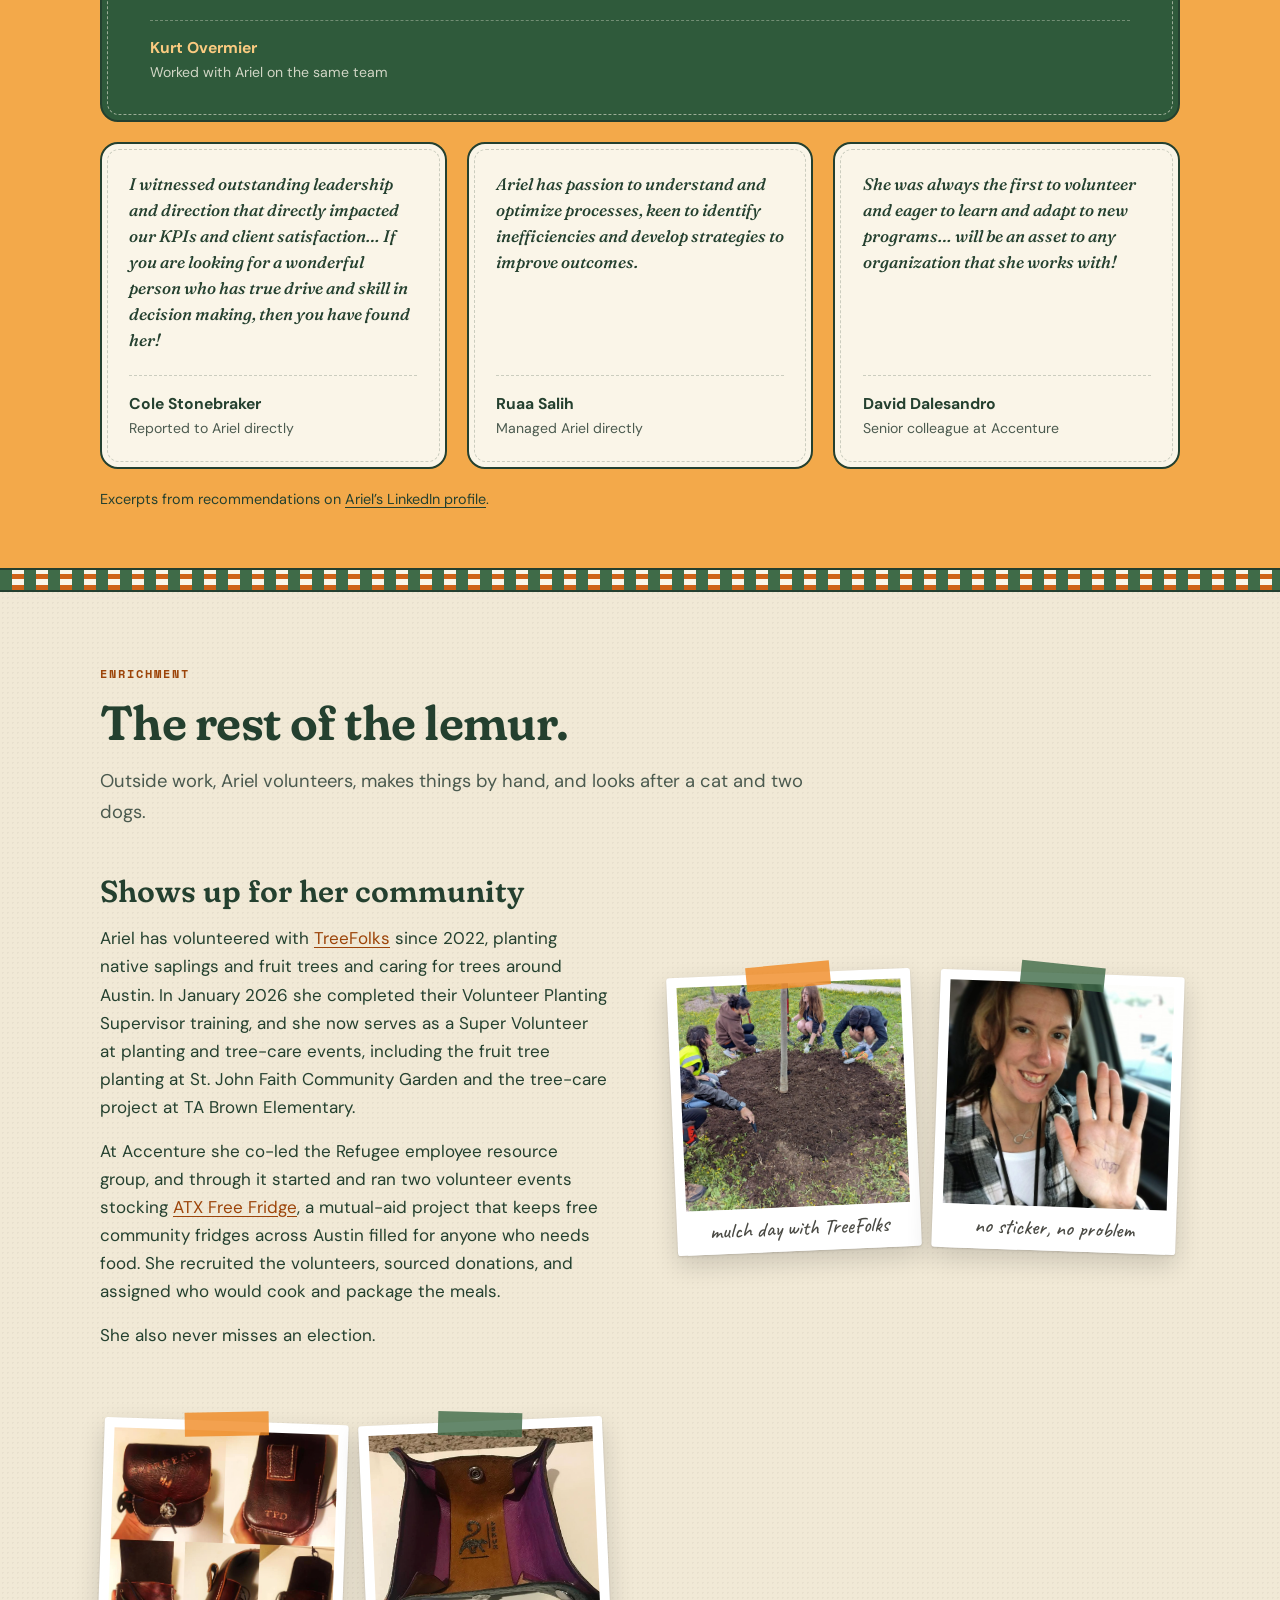
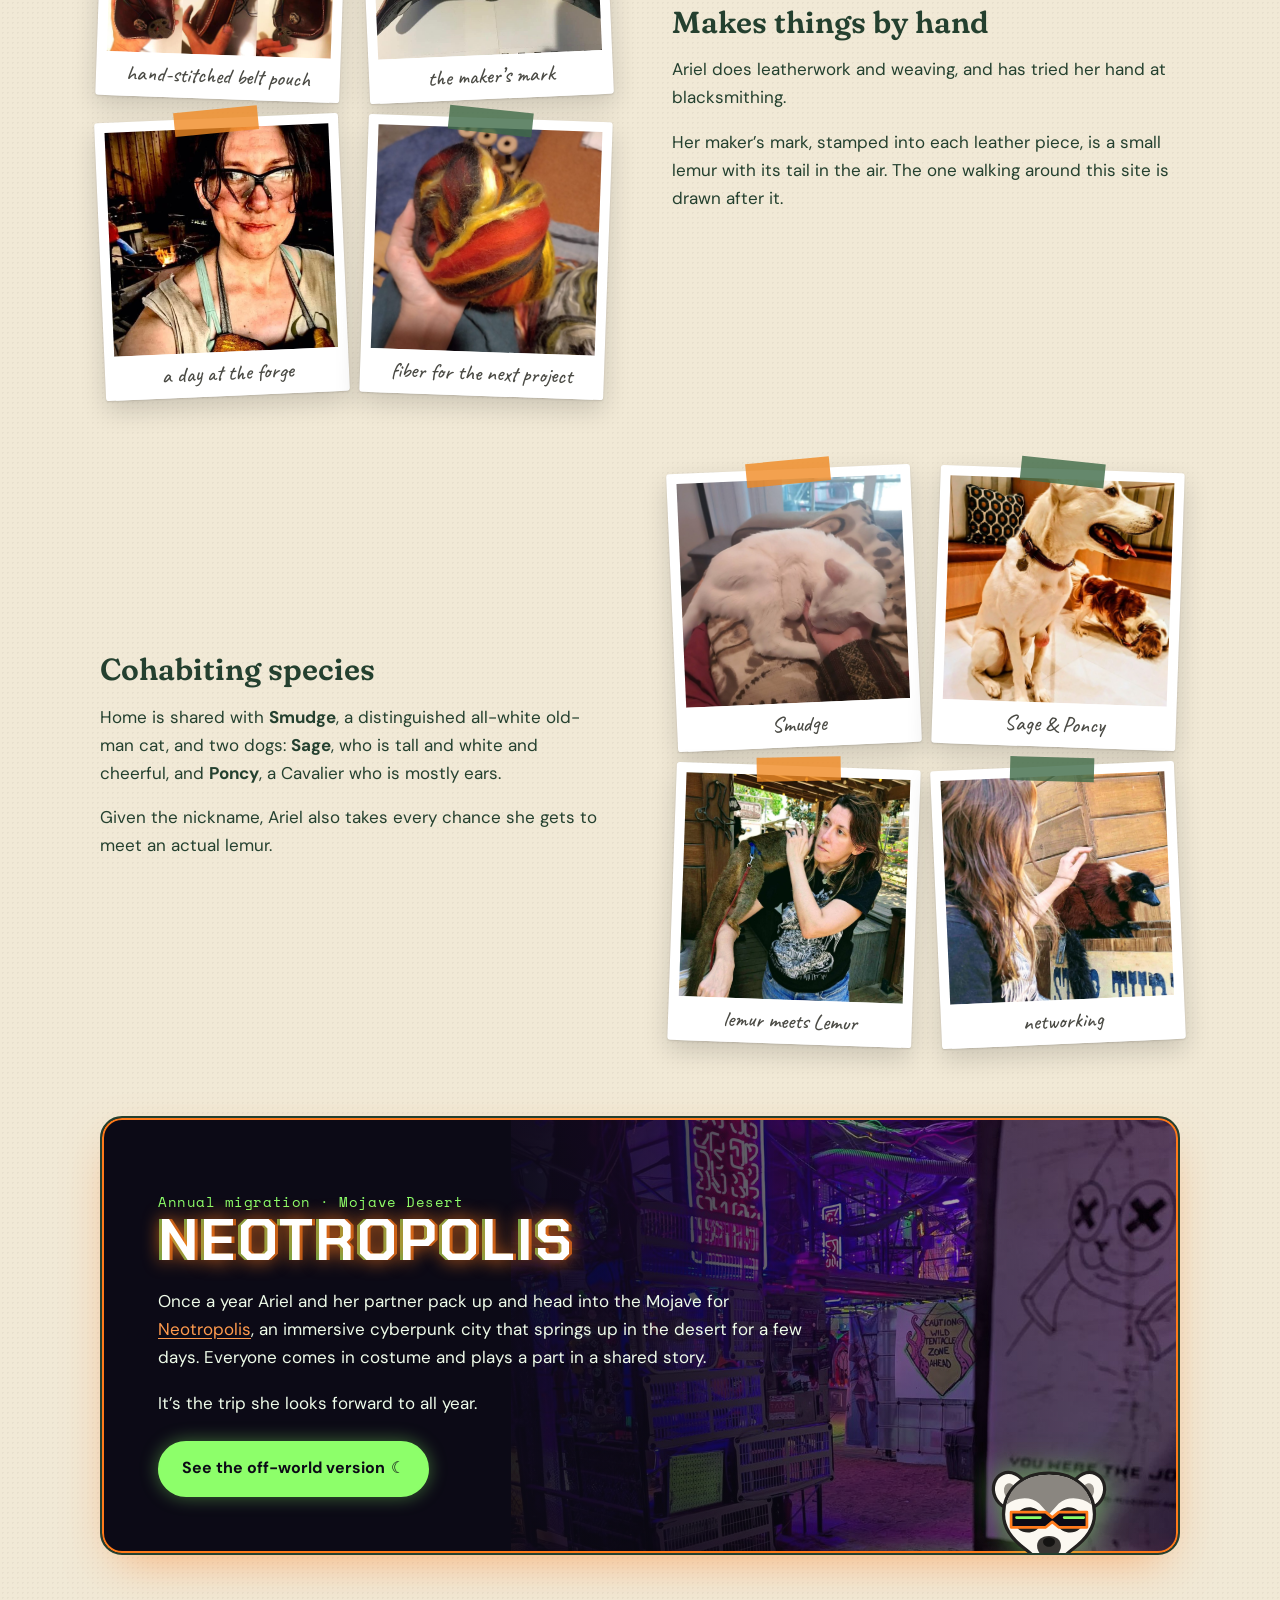
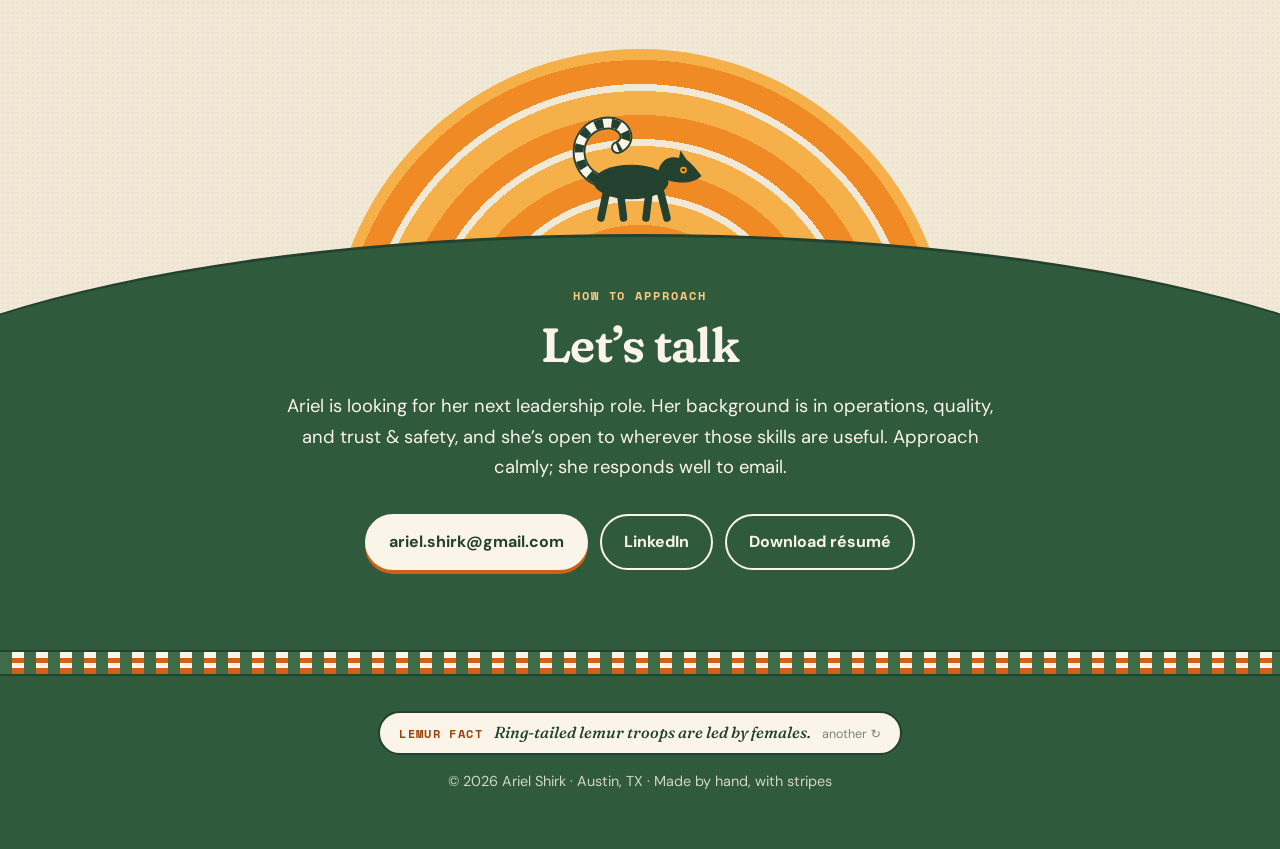
==== commit 321bbf8d: "Update résumé PDF and job title: Senior Training and Quality Program Manager Co-Authored-By: Claude " ====
--- a/index.html
+++ b/index.html
@@ -153,7 +153,7 @@
         </div>
       </div>
       <figure class="neon-frame">
-        <img src="images/selfie.jpg" alt="Ariel, wearing white lemur ears and a wire-and-mesh cyberpunk eyepiece, grinning and waving next to her bearded partner" width="1300" height="975">
+        <img src="images/selfie.jpg" alt="Ariel, wearing white lemur ears and a wire-and-mesh cyberpunk eyepiece, grinning and waving next to her bearded partner" width="1448" height="1086">
         <figcaption>&gt; Lemur (right, with ears) at Neotropolis</figcaption>
       </figure>
     </div>
@@ -231,7 +231,7 @@
         </ul>
       </li>
       <li class="job">
-        <h3>Senior Training &amp; Implementation Manager</h3>
+        <h3>Senior Training and Quality Program Manager</h3>
         <p class="job__meta"><strong>teleNetwork</strong> · 2010 – 2013</p>
         <ul>
           <li>Led training and implementation across 9+ telecom and ISP programs; designed onboarding, workflows, and operating procedures, and coordinated training and quality teams through service transitions.</li>
